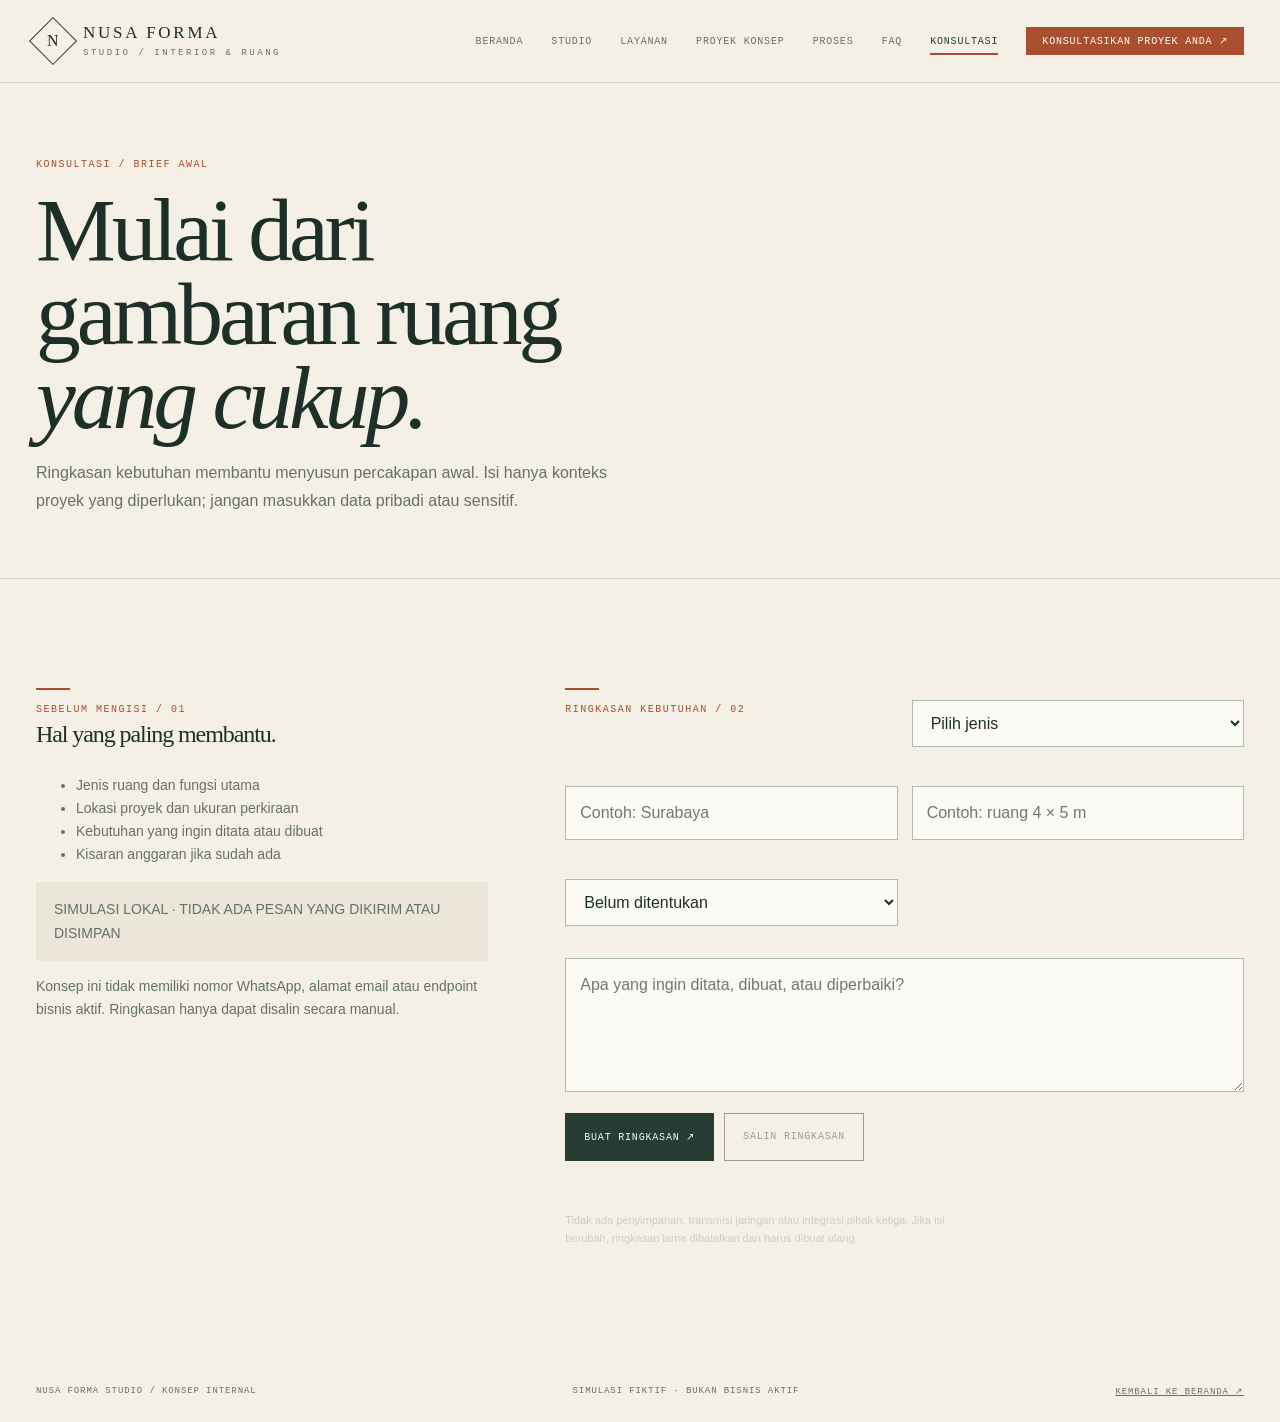
==== contact/index.html @ 2f66645b "R4: build contact/index.html" ====
<!doctype html><html lang="id"><head><meta charset="utf-8"><meta name="viewport" content="width=device-width,initial-scale=1"><meta name="robots" content="noindex,nofollow"><meta name="ades-prd" content="NUSA-FORMA-PRD-0.1"><meta name="ades-direction" content="NUSA-FORMA-R2-01"><meta name="description" content="Siapkan ringkasan kebutuhan proyek secara lokal di browser."><meta property="og:type" content="website"><meta property="og:title" content="Konsultasi — Nusa Forma Studio"><meta property="og:description" content="Siapkan ringkasan kebutuhan proyek secara lokal di browser."><title>Konsultasi — Nusa Forma Studio</title><link rel="stylesheet" href="/styles.css"><script src="/script.js" defer></script></head><body><a class="skip-link" href="#main">Lewati ke konten</a><header class="site-header"><div class="wrap nav"><a class="wordmark" href="/" aria-label="Nusa Forma Studio, beranda"><span class="wordmark-symbol" aria-hidden="true"><span>N</span></span><span class="wordmark-text">Nusa Forma<small>Studio / Interior & Ruang</small></span></a><button class="menu-toggle" id="menuToggle" type="button" aria-expanded="false" aria-controls="navLinks">MENU +</button><nav class="nav-links" id="navLinks" aria-label="Navigasi utama"><a href="/">Beranda</a><a href="/studio/">Studio</a><a href="/services/">Layanan</a><a href="/projects/">Proyek konsep</a><a href="/process/">Proses</a><a href="/faq/">FAQ</a><a href="/contact/" aria-current="page">Konsultasi</a><a class="nav-cta" href="/contact/">Konsultasikan Proyek Anda ↗</a></nav></div></header><main id="main">
<section class="page-hero single wrap"><div class="eyebrow">KONSULTASI / BRIEF AWAL</div><h1>Mulai dari gambaran ruang <em>yang cukup.</em></h1><p class="lede">Ringkasan kebutuhan membantu menyusun percakapan awal. Isi hanya konteks proyek yang diperlukan; jangan masukkan data pribadi atau sensitif.</p></section>
<section class="band"><div class="wrap contact-grid"><aside class="contact-aside"><div class="section-index">SEBELUM MENGISI / 01</div><h2>Hal yang paling membantu.</h2><ul><li>Jenis ruang dan fungsi utama</li><li>Lokasi proyek dan ukuran perkiraan</li><li>Kebutuhan yang ingin ditata atau dibuat</li><li>Kisaran anggaran jika sudah ada</li></ul><p class="route-note">SIMULASI LOKAL · TIDAK ADA PESAN YANG DIKIRIM ATAU DISIMPAN</p><p>Konsep ini tidak memiliki nomor WhatsApp, alamat email atau endpoint bisnis aktif. Ringkasan hanya dapat disalin secara manual.</p></aside>
<div class="inquiry-form" id="inquiryForm" role="group" aria-label="Persiapan ringkasan kebutuhan proyek"><div class="section-index">RINGKASAN KEBUTUHAN / 02</div><div class="field"><label for="projectType">Jenis proyek *</label><select id="projectType" required><option value="">Pilih jenis</option><option>Hunian</option><option>Ruang komersial</option><option>Furnitur custom</option><option>Konsultasi awal</option></select><small class="field-error" id="projectTypeError"></small></div><div class="field"><label for="location">Lokasi proyek *</label><input id="location" required maxlength="100" placeholder="Contoh: Surabaya"><small class="field-error" id="locationError"></small></div><div class="field"><label for="size">Ukuran perkiraan *</label><input id="size" required maxlength="80" placeholder="Contoh: ruang 4 × 5 m"><small class="field-error" id="sizeError"></small></div><div class="field"><label for="budget">Kisaran anggaran <span class="optional">OPSIONAL</span></label><select id="budget"><option value="">Belum ditentukan</option><option>Di bawah Rp25 juta</option><option>Rp25–50 juta</option><option>Rp50–100 juta</option><option>Di atas Rp100 juta</option><option>Ingin dibahas dulu</option></select></div><div class="field full"><label for="needs">Kebutuhan utama *</label><textarea id="needs" rows="4" maxlength="800" required placeholder="Apa yang ingin ditata, dibuat, atau diperbaiki?"></textarea><small class="field-error" id="needsError"></small></div><div class="inquiry-actions"><button class="button" id="makeSummary" type="button">Buat ringkasan ↗</button><button class="button secondary" id="copySummary" type="button" disabled>Salin ringkasan</button></div><output class="form-status" id="formStatus" aria-live="polite"></output><pre class="inquiry-result" id="inquiryResult" tabindex="-1" hidden></pre><p class="privacy-note">Tidak ada penyimpanan, transmisi jaringan atau integrasi pihak ketiga. Jika isi berubah, ringkasan lama dibatalkan dan harus dibuat ulang.</p></div></div></section></main><footer class="wrap site-footer"><span>Nusa Forma Studio / konsep internal</span><span>Simulasi fiktif · bukan bisnis aktif</span><a href="/">Kembali ke beranda ↗</a></footer></body></html>
---- styles.css ----
:root{
  color-scheme:light;
  --ink:#1d3028;--forest:#253d32;--forest-2:#344f40;--paper:#f4f0e6;--paper-2:#ebe6d9;
  --white:#fbfaf5;--clay:#a94f2f;--clay-soft:#c87956;--sage:#aeb9a5;--line:#d6d0c2;
  --muted:#657168;--serif:Georgia,"Times New Roman",serif;--sans:Arial,Helvetica,sans-serif;
  --mono:ui-monospace,SFMono-Regular,Consolas,monospace;--wrap:1320px;--ease:cubic-bezier(.2,.7,.2,1)
}
*{box-sizing:border-box}
html{scroll-behavior:smooth;scroll-padding-top:92px}
body{margin:0;background:var(--paper);color:var(--ink);font:16px/1.65 var(--sans);-webkit-font-smoothing:antialiased}
img,svg{max-width:100%}a{color:inherit}button,input,select,textarea{font:inherit}
:focus-visible{outline:3px solid var(--clay);outline-offset:4px}
.skip-link{position:absolute;z-index:30;top:-60px;left:16px;padding:12px 16px;background:var(--forest);color:white}
.skip-link:focus{top:12px}
.wrap{width:min(var(--wrap),calc(100% - 72px));margin-inline:auto}
.site-header{position:sticky;top:0;z-index:20;background:rgba(244,240,230,.95);backdrop-filter:blur(14px);border-bottom:1px solid var(--line)}
.nav{min-height:82px;display:flex;align-items:center;justify-content:space-between;gap:28px}
.wordmark{display:inline-flex;align-items:center;gap:13px;text-decoration:none}
.wordmark-symbol{width:34px;height:34px;display:grid;place-items:center;border:1px solid var(--forest);font:16px var(--serif);transform:rotate(45deg)}
.wordmark-symbol span{transform:rotate(-45deg)}
.wordmark-text{font:17px var(--serif);letter-spacing:.16em;text-transform:uppercase;line-height:1.1}
.wordmark-text small{display:block;font:9px var(--mono);letter-spacing:.28em;color:var(--muted);margin-top:5px}
.nav-links{display:flex;align-items:center;gap:clamp(16px,2.2vw,30px)}
.nav-links a{font:10px var(--mono);letter-spacing:.08em;text-transform:uppercase;text-decoration:none;color:var(--muted);position:relative;padding-block:8px}
.nav-links a:hover,.nav-links a[aria-current=page]{color:var(--forest)}
.nav-links a[aria-current=page]:after{content:"";position:absolute;left:0;right:0;bottom:0;height:2px;background:var(--clay)}
.nav-cta{padding:12px 16px;background:var(--clay);color:#fff!important}
.nav-cta:hover{background:var(--forest)!important}
.menu-toggle{display:none;border:1px solid var(--forest);background:transparent;color:var(--forest);padding:10px 12px;font:10px var(--mono);letter-spacing:.08em}
.reading-line{height:2px;background:rgba(29,48,40,.08)}
.reading-line span{display:block;width:0;height:100%;background:var(--clay)}
.eyebrow,.section-index,.micro{font:10px var(--mono);letter-spacing:.15em;text-transform:uppercase;color:var(--clay)}
h1,h2,h3,p{margin-top:0}
h1,h2{font-family:var(--serif);font-weight:400;letter-spacing:-.045em}
.hero{display:grid;grid-template-columns:minmax(300px,.84fr) minmax(0,1.16fr);align-items:center;gap:clamp(40px,6vw,88px);padding-block:58px 78px;min-height:680px}
.hero-copy{max-width:540px}
.hero h1{font-size:clamp(58px,7vw,100px);line-height:.94;margin:22px 0 26px;max-width:9ch}
.hero h1 em{font-weight:400;color:var(--clay)}
.hero-lede{max-width:47ch;color:var(--muted);font-size:17px;line-height:1.8}
.hero-actions{display:flex;align-items:center;gap:12px;flex-wrap:wrap;margin-top:30px}
.button{display:inline-flex;align-items:center;justify-content:center;gap:18px;min-height:48px;padding:13px 18px;border:1px solid var(--forest);background:var(--forest);color:var(--white);font:10px var(--mono);letter-spacing:.08em;text-transform:uppercase;text-decoration:none;transition:background .25s,border-color .25s,transform .25s}
.button:hover{background:var(--clay);border-color:var(--clay);transform:translateY(-2px)}
.button.secondary{background:transparent;color:var(--forest)}
.button.secondary:hover{color:#fff}
.hero-aside{font-size:12px;color:var(--muted);max-width:24ch;border-left:1px solid var(--clay);padding-left:16px}
.hero-art{position:relative;min-width:0;background:#d8d8c9;border:1px solid #c8c6b9;overflow:hidden}
.hero-art svg{display:block;width:100%;height:auto;aspect-ratio:1.12/1}
.art-caption{position:absolute;left:16px;bottom:16px;padding:9px 12px;background:rgba(251,250,245,.93);font:9px var(--mono);letter-spacing:.08em;color:var(--forest)}
.art-label{position:absolute;right:14px;top:14px;background:var(--forest);color:white;padding:8px 10px;font:9px var(--mono);letter-spacing:.1em}
.band{padding-block:clamp(76px,8vw,112px);border-top:1px solid var(--line)}
.section-heading{display:grid;grid-template-columns:180px minmax(0,1fr);gap:42px;margin-bottom:48px;align-items:start}
.section-heading h2{font-size:clamp(42px,5.2vw,72px);line-height:1;max-width:14ch;margin:0}
.section-heading p{max-width:54ch;color:var(--muted);margin:16px 0 0;line-height:1.8}
.section-index{padding-top:6px}
.section-index:before{content:"";display:block;width:34px;height:2px;background:var(--clay);margin-bottom:14px}
.service-grid{display:grid;grid-template-columns:repeat(4,minmax(0,1fr));gap:12px}
.service-card{background:var(--white);border:1px solid var(--line);padding:24px;min-height:280px;display:flex;flex-direction:column;align-items:flex-start;transition:transform .3s var(--ease),border-color .3s}
.service-card:hover{transform:translateY(-5px);border-color:var(--clay-soft)}
.service-icon{width:52px;height:52px;display:grid;place-items:center;border:1px solid var(--line);color:var(--clay)}
.service-icon svg{width:30px;height:30px}
.service-card h3{font:25px/1.1 var(--serif);font-weight:400;margin:28px 0 10px;max-width:15ch}
.service-card p{font-size:13px;color:var(--muted);line-height:1.7;margin-bottom:18px}
.text-link{margin-top:auto;font:10px var(--mono);letter-spacing:.07em;text-transform:uppercase;color:var(--clay);text-decoration:none}
.text-link:hover{text-decoration:underline;text-underline-offset:4px}
.scope-note{margin-top:18px;padding:16px 18px;border-left:2px solid var(--clay);background:var(--paper-2);font-size:12px;color:var(--muted)}
.project-grid{display:grid;grid-template-columns:1fr 1fr;gap:20px}
.project-card{background:var(--white);border:1px solid var(--line);min-width:0}
.project-visual{background:#d8d9ce;overflow:hidden}
.project-visual svg{display:block;width:100%;height:auto;aspect-ratio:1.5/1}
.project-copy{padding:22px 24px 24px}
.project-meta{display:flex;justify-content:space-between;gap:16px;font:9px var(--mono);letter-spacing:.1em;text-transform:uppercase;color:var(--clay)}
.project-copy h3{font:34px var(--serif);font-weight:400;letter-spacing:-.03em;margin:12px 0 8px}
.project-copy p{font-size:13px;color:var(--muted);max-width:52ch}
.demo-label{border-top:1px solid var(--line);padding-top:12px;margin-top:18px;color:var(--clay);font:9px var(--mono);letter-spacing:.08em}
.process-grid{display:grid;grid-template-columns:repeat(4,1fr);gap:20px}
.process-step{border-top:2px solid var(--clay);padding:18px 10px 0 0}
.process-step .number{font:28px var(--serif);color:var(--clay)}
.process-step h3{font:23px var(--serif);font-weight:400;margin:18px 0 8px}
.process-step p{font-size:13px;color:var(--muted);line-height:1.75}
.faq-list{max-width:850px;margin-left:auto;border-top:1px solid var(--line)}
.faq-list details{border-bottom:1px solid var(--line)}
.faq-list summary{cursor:pointer;list-style:none;display:flex;justify-content:space-between;align-items:center;gap:20px;padding:20px 0;font:23px var(--serif)}
.faq-list summary::-webkit-details-marker{display:none}
.faq-list summary:after{content:"+";width:30px;height:30px;flex:0 0 30px;display:grid;place-items:center;border:1px solid var(--line);border-radius:50%;font:18px var(--sans);color:var(--clay)}
.faq-list details[open] summary:after{content:"−";background:var(--forest);color:white;border-color:var(--forest)}
.faq-list details p{max-width:64ch;color:var(--muted);font-size:14px;padding:0 42px 20px 0;margin:0}
.contact-band{background:var(--forest);color:var(--paper);padding-block:88px}
.contact-band .section-index{color:#e3a084}
.contact-band .section-heading p{color:#c7d0c7}
.contact-layout{display:grid;grid-template-columns:.82fr 1.18fr;gap:clamp(36px,7vw,100px);align-items:start}
.contact-layout h2{font-size:clamp(44px,5.5vw,76px);line-height:.98;max-width:9ch;margin:16px 0}
.contact-layout .intro{color:#c7d0c7;max-width:40ch;font-size:14px}
.inquiry-form{display:grid;grid-template-columns:1fr 1fr;gap:14px}
.field{display:grid;gap:7px;min-width:0}
.field.full{grid-column:1/-1}
.field label{font:10px var(--mono);letter-spacing:.1em;text-transform:uppercase;color:var(--paper)}
.field input,.field select,.field textarea{width:100%;min-width:0;border:1px solid #aebbb0;background:#fbfaf5;color:var(--ink);padding:13px 14px;border-radius:0}
.field textarea{resize:vertical;min-height:112px}
.inquiry-actions{grid-column:1/-1;display:flex;gap:10px;flex-wrap:wrap}
.inquiry-actions .button{cursor:pointer}
.inquiry-actions .button:disabled{opacity:.45;cursor:not-allowed;transform:none}
.form-status{grid-column:1/-1;min-height:22px;color:#dce4da;font-size:12px}
.inquiry-result{grid-column:1/-1;background:#fbfaf5;color:var(--ink);border:1px solid #aebbb0;padding:16px;white-space:pre-wrap;overflow-wrap:anywhere;font:13px/1.6 var(--mono)}
.privacy-note{grid-column:1/-1;color:#c7d0c7;font-size:11px;max-width:62ch}
.site-footer{padding-block:26px;display:flex;justify-content:space-between;gap:20px;color:var(--muted);font:9px var(--mono);letter-spacing:.1em;text-transform:uppercase}
.page-hero{padding-block:76px 66px;display:grid;grid-template-columns:.9fr 1.1fr;gap:60px;align-items:end}
.page-hero h1{font-size:clamp(54px,7vw,92px);line-height:.94;max-width:10ch;margin:18px 0}
.page-hero p{max-width:54ch;color:var(--muted);font-size:16px;line-height:1.8}
.page-art{background:#d8d9ce;border:1px solid var(--line)}
.page-art svg{display:block;width:100%;height:auto;aspect-ratio:1.3/1}
.studio-principles{display:grid;grid-template-columns:repeat(3,1fr);gap:1px;background:var(--line);border:1px solid var(--line)}
.studio-principle{background:var(--white);padding:28px;min-height:230px}
.studio-principle b{font:28px var(--serif);color:var(--clay)}
.studio-principle h3{font:24px var(--serif);font-weight:400;margin:26px 0 10px}
.studio-principle p{font-size:13px;color:var(--muted)}
.scope-table{width:100%;border-collapse:collapse;background:var(--white)}
.scope-table th,.scope-table td{text-align:left;vertical-align:top;padding:16px;border-bottom:1px solid var(--line);font-size:13px}
.scope-table th{width:28%;font:10px var(--mono);letter-spacing:.08em;text-transform:uppercase;color:var(--clay)}
.scope-table td{color:var(--muted)}
.motion-ready [data-reveal]{opacity:0;transform:translateY(14px);transition:opacity .6s var(--ease),transform .6s var(--ease)}
.motion-ready [data-reveal].is-visible{opacity:1;transform:none}
@media(max-width:980px){.wrap{width:calc(100% - 48px)}.nav-links{gap:14px}.nav-links a{font-size:9px}.hero{grid-template-columns:.9fr 1.1fr;gap:30px;min-height:590px}.service-grid{grid-template-columns:1fr 1fr}.section-heading{grid-template-columns:130px 1fr;gap:24px}.contact-layout{gap:38px}}
@media(max-width:720px){.wrap{width:calc(100% - 36px)}.nav{min-height:70px;flex-wrap:wrap}.nav-links{display:flex;flex-wrap:wrap;justify-content:flex-end;gap:8px;max-width:68%}.nav-links a{font-size:9px;padding:6px 0}.js-enabled .menu-toggle{display:block}.js-enabled .nav-links{display:none;position:absolute;top:70px;left:0;right:0;max-width:none;background:var(--paper);padding:18px 22px 24px;border-bottom:1px solid var(--line);flex-direction:column;align-items:stretch;gap:5px}.js-enabled .nav-links.open{display:flex}.js-enabled .nav-links a{font-size:11px;padding:12px 0}.js-enabled .nav-links .nav-cta{padding:13px 14px}.hero{grid-template-columns:1fr;min-height:0;padding-block:36px 68px;gap:30px}.hero-art{order:-1}.hero h1{font-size:clamp(54px,13vw,78px)}.hero-lede{font-size:15px}.section-heading{grid-template-columns:1fr;gap:14px;margin-bottom:32px}.section-heading h2{font-size:clamp(40px,10vw,58px)}.band{padding-block:70px}.service-grid,.project-grid,.process-grid,.studio-principles{grid-template-columns:1fr}.service-card{min-height:220px}.project-grid{gap:14px}.process-grid{gap:24px}.contact-layout{grid-template-columns:1fr;gap:28px}.contact-layout h2{max-width:12ch}.page-hero{grid-template-columns:1fr;gap:28px;padding-block:52px 40px}.page-hero h1{font-size:clamp(52px,13vw,76px)}.scope-table th,.scope-table td{padding:12px 10px}.site-footer{flex-direction:column;gap:8px}}
@media(max-width:460px){.inquiry-form{grid-template-columns:1fr}.field.full,.inquiry-actions,.form-status,.inquiry-result,.privacy-note{grid-column:auto}.inquiry-actions{flex-direction:column}.inquiry-actions .button{width:100%}.wordmark-text{font-size:15px}.hero-actions{align-items:stretch;flex-direction:column}.hero-actions .button{width:100%}.hero-aside{max-width:none}}
@media(prefers-reduced-motion:reduce){html{scroll-behavior:auto}*,*::before,*::after{animation:none!important;transition:none!important}.motion-ready [data-reveal]{opacity:1!important;transform:none!important}}

/* R4 route templates */
.page-hero.single{display:block;max-width:var(--wrap);padding-block:76px 46px}
.page-hero.single h1{max-width:13ch}
.page-hero.single .lede{max-width:68ch}
.page-hero .wide-visual{margin-top:34px;background:#d7d9cd;border:1px solid var(--line);padding:18px}
.page-hero .wide-visual img{width:100%;max-height:560px;object-fit:cover}
.page-hero .wide-visual figcaption{margin-top:12px;color:var(--muted);font:9px var(--mono);letter-spacing:.1em}
.route-grid{display:grid;grid-template-columns:repeat(2,minmax(0,1fr));gap:28px}
.route-card{display:block;text-decoration:none;border-top:1px solid var(--line);padding-top:20px}
.route-card h3{font:clamp(25px,3vw,38px) var(--serif);font-weight:400;margin:14px 0 8px}
.route-card p{color:var(--muted);font-size:13px}
.route-card img{width:100%;aspect-ratio:1.5;object-fit:cover;background:#d7d9cd}
.route-card .tag{display:inline-block;margin-top:8px;background:#e8d8c9;color:#713f2e;padding:7px 9px;font:9px var(--mono);letter-spacing:.08em}
.route-detail{display:grid;grid-template-columns:minmax(150px,.45fr) minmax(0,1.55fr);gap:36px;padding:30px 0;border-top:1px solid var(--line)}
.route-detail:last-child{border-bottom:1px solid var(--line)}
.route-detail>span{font:10px var(--mono);letter-spacing:.1em;color:var(--clay)}
.route-detail h2{font:clamp(28px,4vw,48px)/1.1 var(--serif);font-weight:400;max-width:18ch}
.route-detail p{max-width:68ch;color:var(--muted);font-size:14px}
.route-note{padding:16px 18px;background:#ebe6d9;color:var(--ink);font-size:13px}
.demo-banner{display:inline-block;padding:10px 13px;background:#e7d6c7;color:#713f2e;font:10px var(--mono);letter-spacing:.08em;line-height:1.5;margin-top:18px}
.question-list{padding-left:22px;color:var(--muted)}
.question-list li{padding:9px 0}
.process-detail{list-style:none;padding:0;margin:0;border-top:1px solid var(--line)}
.process-detail li{display:grid;grid-template-columns:90px 1fr;gap:24px;padding:30px 0;border-bottom:1px solid var(--line)}
.process-detail li>span{font:38px var(--serif);color:var(--clay)}
.process-detail h3{font:clamp(25px,3vw,38px) var(--serif);margin:0 0 10px}
.process-detail p{max-width:68ch;color:var(--muted);font-size:14px}
.contact-grid{display:grid;grid-template-columns:.8fr 1.2fr;gap:clamp(28px,6vw,80px);align-items:start}
.contact-aside p,.contact-aside li{color:var(--muted);font-size:14px}
.field-error{min-height:0;color:#963f2a;font-size:11px}
.field-error:not(:empty){min-height:16px}
@media(max-width:720px){.route-grid,.contact-grid{grid-template-columns:1fr}.route-detail{grid-template-columns:1fr;gap:10px}.process-detail li{grid-template-columns:54px 1fr;gap:14px}.page-hero.single{padding-block:52px 38px}.page-hero .wide-visual{padding:10px}}
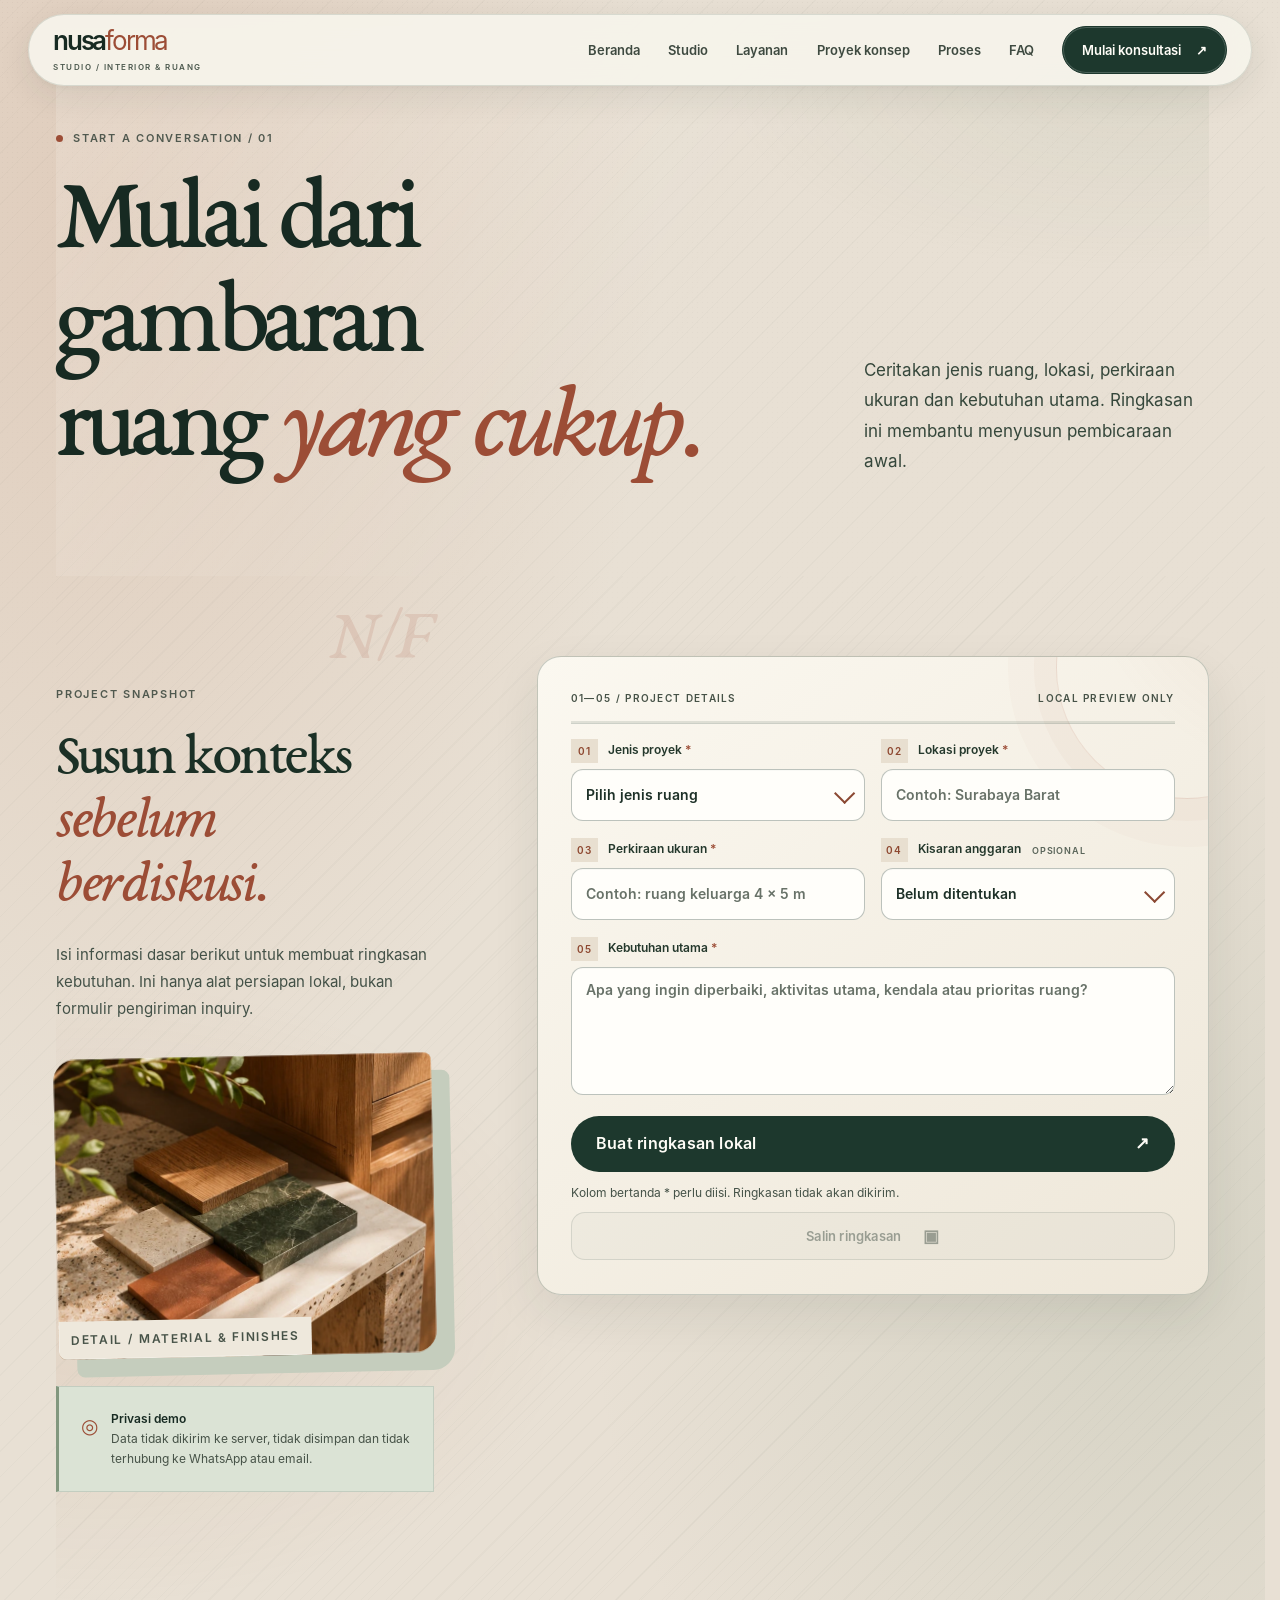
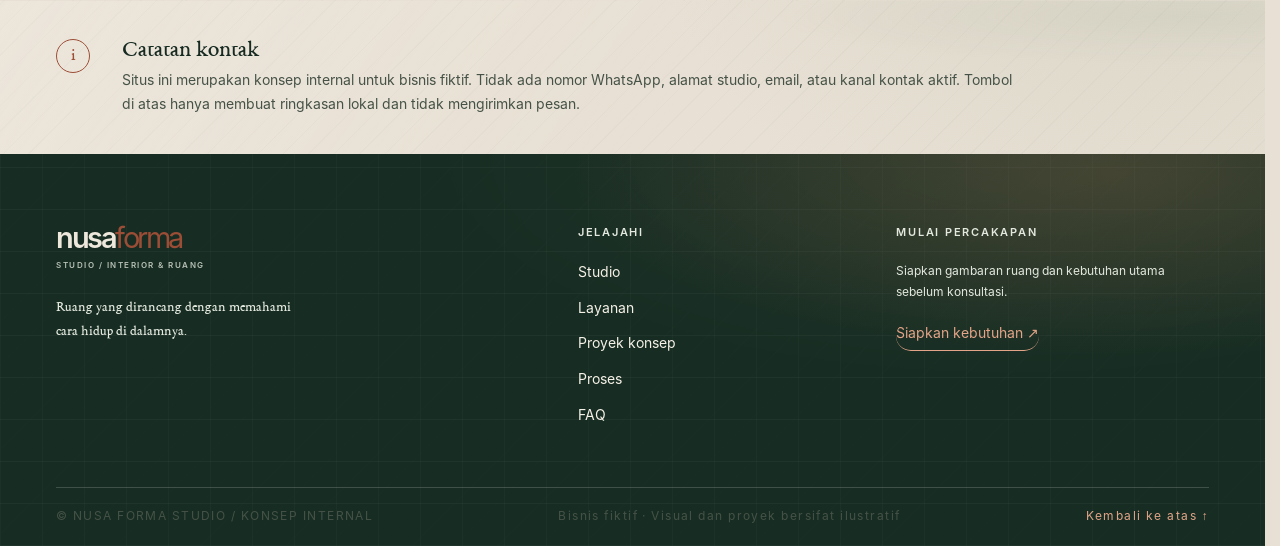
==== commit 9c338d3f: "feat(website): integrate Nusa Forma R5.5.16 final visual" ====
--- a/contact/index.html
+++ b/contact/index.html
@@ -1,4 +1,13 @@
-<!doctype html><html lang="id"><head><meta charset="utf-8"><meta name="viewport" content="width=device-width,initial-scale=1"><meta name="robots" content="noindex,nofollow"><meta name="ades-prd" content="NUSA-FORMA-PRD-0.1"><meta name="ades-direction" content="NUSA-FORMA-R2-01"><meta name="description" content="Siapkan ringkasan kebutuhan proyek secara lokal di browser."><meta property="og:type" content="website"><meta property="og:title" content="Konsultasi — Nusa Forma Studio"><meta property="og:description" content="Siapkan ringkasan kebutuhan proyek secara lokal di browser."><title>Konsultasi — Nusa Forma Studio</title><link rel="stylesheet" href="/styles.css"><script src="/script.js" defer></script></head><body><a class="skip-link" href="#main">Lewati ke konten</a><header class="site-header"><div class="wrap nav"><a class="wordmark" href="/" aria-label="Nusa Forma Studio, beranda"><span class="wordmark-symbol" aria-hidden="true"><span>N</span></span><span class="wordmark-text">Nusa Forma<small>Studio / Interior & Ruang</small></span></a><button class="menu-toggle" id="menuToggle" type="button" aria-expanded="false" aria-controls="navLinks">MENU +</button><nav class="nav-links" id="navLinks" aria-label="Navigasi utama"><a href="/">Beranda</a><a href="/studio/">Studio</a><a href="/services/">Layanan</a><a href="/projects/">Proyek konsep</a><a href="/process/">Proses</a><a href="/faq/">FAQ</a><a href="/contact/" aria-current="page">Konsultasi</a><a class="nav-cta" href="/contact/">Konsultasikan Proyek Anda ↗</a></nav></div></header><main id="main">
-<section class="page-hero single wrap"><div class="eyebrow">KONSULTASI / BRIEF AWAL</div><h1>Mulai dari gambaran ruang <em>yang cukup.</em></h1><p class="lede">Ringkasan kebutuhan membantu menyusun percakapan awal. Isi hanya konteks proyek yang diperlukan; jangan masukkan data pribadi atau sensitif.</p></section>
-<section class="band"><div class="wrap contact-grid"><aside class="contact-aside"><div class="section-index">SEBELUM MENGISI / 01</div><h2>Hal yang paling membantu.</h2><ul><li>Jenis ruang dan fungsi utama</li><li>Lokasi proyek dan ukuran perkiraan</li><li>Kebutuhan yang ingin ditata atau dibuat</li><li>Kisaran anggaran jika sudah ada</li></ul><p class="route-note">SIMULASI LOKAL · TIDAK ADA PESAN YANG DIKIRIM ATAU DISIMPAN</p><p>Konsep ini tidak memiliki nomor WhatsApp, alamat email atau endpoint bisnis aktif. Ringkasan hanya dapat disalin secara manual.</p></aside>
-<div class="inquiry-form" id="inquiryForm" role="group" aria-label="Persiapan ringkasan kebutuhan proyek"><div class="section-index">RINGKASAN KEBUTUHAN / 02</div><div class="field"><label for="projectType">Jenis proyek *</label><select id="projectType" required><option value="">Pilih jenis</option><option>Hunian</option><option>Ruang komersial</option><option>Furnitur custom</option><option>Konsultasi awal</option></select><small class="field-error" id="projectTypeError"></small></div><div class="field"><label for="location">Lokasi proyek *</label><input id="location" required maxlength="100" placeholder="Contoh: Surabaya"><small class="field-error" id="locationError"></small></div><div class="field"><label for="size">Ukuran perkiraan *</label><input id="size" required maxlength="80" placeholder="Contoh: ruang 4 × 5 m"><small class="field-error" id="sizeError"></small></div><div class="field"><label for="budget">Kisaran anggaran <span class="optional">OPSIONAL</span></label><select id="budget"><option value="">Belum ditentukan</option><option>Di bawah Rp25 juta</option><option>Rp25–50 juta</option><option>Rp50–100 juta</option><option>Di atas Rp100 juta</option><option>Ingin dibahas dulu</option></select></div><div class="field full"><label for="needs">Kebutuhan utama *</label><textarea id="needs" rows="4" maxlength="800" required placeholder="Apa yang ingin ditata, dibuat, atau diperbaiki?"></textarea><small class="field-error" id="needsError"></small></div><div class="inquiry-actions"><button class="button" id="makeSummary" type="button">Buat ringkasan ↗</button><button class="button secondary" id="copySummary" type="button" disabled>Salin ringkasan</button></div><output class="form-status" id="formStatus" aria-live="polite"></output><pre class="inquiry-result" id="inquiryResult" tabindex="-1" hidden></pre><p class="privacy-note">Tidak ada penyimpanan, transmisi jaringan atau integrasi pihak ketiga. Jika isi berubah, ringkasan lama dibatalkan dan harus dibuat ulang.</p></div></div></section></main><footer class="wrap site-footer"><span>Nusa Forma Studio / konsep internal</span><span>Simulasi fiktif · bukan bisnis aktif</span><a href="/">Kembali ke beranda ↗</a></footer></body></html>+<!doctype html><html lang="id"><head><meta charset="utf-8"><meta name="viewport" content="width=device-width,initial-scale=1"><meta name="robots" content="noindex,nofollow"><meta name="theme-color" content="#f2eee5"><meta name="ades-prd" content="NUSA-FORMA-PRD-0.1"><meta name="ades-direction" content="NUSA-FORMA-R2-01"><meta name="description" content="Siapkan ringkasan kebutuhan ruang secara lokal di browser. Tidak ada data yang dikirim atau disimpan."><meta property="og:type" content="website"><meta property="og:title" content="Konsultasi & persiapan proyek — Nusa Forma Studio"><meta property="og:description" content="Siapkan ringkasan kebutuhan ruang secara lokal di browser. Tidak ada data yang dikirim atau disimpan."><title>Konsultasi & persiapan proyek — Nusa Forma Studio</title><link rel="icon" href="/assets/favicon.png" type="image/png"><link rel="stylesheet" href="/styles.css"><script src="/script.js" defer></script></head><body id="top" class="page-contact"><a class="skip-link" href="#main">Lewati ke konten</a>
+<header class="site-header" data-header>
+ <div class="nav-shell wrap">
+  <a class="wordmark" href="/" aria-label="Nusa Forma Studio — Beranda"><span class="wordmark-name">nusa<span>forma</span></span><span class="wordmark-sub">STUDIO / INTERIOR & RUANG</span></a>
+  <button class="menu-toggle" type="button" id="menuToggle" aria-expanded="false" aria-controls="navLinks"><span class="menu-label">Menu</span><span class="menu-icon" aria-hidden="true"><i></i><i></i></span></button>
+  <nav class="nav-links" id="navLinks" aria-label="Navigasi utama"><a href="/">Beranda</a><a href="/studio/">Studio</a><a href="/services/">Layanan</a><a href="/projects/">Proyek konsep</a><a href="/process/">Proses</a><a href="/faq/">FAQ</a><a class="nav-cta" href="/contact/">Mulai konsultasi <span aria-hidden="true">↗</span></a></nav>
+ </div>
+ <div class="reading-line" aria-hidden="true"><span id="readingProgress"></span></div>
+</header><main id="main">
+<section class="page-hero wrap contact-hero"><p class="eyebrow"><span class="eyebrow-dot"></span> START A CONVERSATION / 01</p><div class="page-hero-grid"><h1>Mulai dari gambaran<br>ruang <em>yang cukup.</em></h1><p class="page-lede">Ceritakan jenis ruang, lokasi, perkiraan ukuran dan kebutuhan utama. Ringkasan ini membantu menyusun pembicaraan awal.</p></div></section>
+<section class="section wrap inquiry-layout"><div class="inquiry-intro"><p class="eyebrow">PROJECT SNAPSHOT</p><h2>Susun konteks<br><em>sebelum berdiskusi.</em></h2><p>Isi informasi dasar berikut untuk membuat ringkasan kebutuhan. Ini hanya alat persiapan lokal, bukan formulir pengiriman inquiry.</p><div class="contact-image"><img src="/assets/material-detail.webp" alt="Material kayu, batu dan sampel warna untuk studi interior" loading="eager" fetchpriority="high" decoding="async" width="764" height="508"><span>DETAIL / MATERIAL & FINISHES</span></div><div class="privacy-note"><span>◎</span><p><b>Privasi demo</b><br>Data tidak dikirim ke server, tidak disimpan dan tidak terhubung ke WhatsApp atau email.</p></div></div><form class="inquiry-form" id="inquiryForm"><div class="form-heading"><span>01—05 / PROJECT DETAILS</span><span>LOCAL PREVIEW ONLY</span><div class="form-progress-track" aria-hidden="true"><span></span></div></div><label for="projectType">Jenis proyek <span>*</span><select id="projectType" required><option value="">Pilih jenis ruang</option><option>Hunian / rumah</option><option>Apartemen</option><option>Kafe / restoran kecil</option><option>Retail / butik</option><option>Studio / kantor kecil</option><option>Furnitur custom</option><option>Lainnya</option></select></label><label for="location">Lokasi proyek <span>*</span><input id="location" name="location" required placeholder="Contoh: Surabaya Barat"></label><label for="size">Perkiraan ukuran <span>*</span><input id="size" name="size" required placeholder="Contoh: ruang keluarga 4 × 5 m"></label><label for="budget">Kisaran anggaran <small>OPSIONAL</small><select id="budget"><option value="">Belum ditentukan</option><option>Masih ingin didiskusikan</option><option>Sudah memiliki kisaran anggaran</option><option>Ingin membandingkan beberapa lingkup</option></select></label><label for="needs">Kebutuhan utama <span>*</span><textarea id="needs" name="needs" rows="5" required placeholder="Apa yang ingin diperbaiki, aktivitas utama, kendala atau prioritas ruang?"></textarea></label><button class="button button-dark form-submit" id="makeSummary" type="button">Buat ringkasan lokal <span>↗</span></button><p class="form-status" id="formStatus" role="status" aria-live="polite">Kolom bertanda * perlu diisi. Ringkasan tidak akan dikirim.</p><div class="inquiry-result" id="inquiryResult" tabindex="-1" hidden></div><button class="button button-outline copy-button" id="copySummary" type="button" disabled>Salin ringkasan <span>▣</span></button></form></section>
+<section class="disclosure-band"><div class="wrap disclosure-inner"><span class="disclosure-mark">i</span><div><h2>Catatan kontak</h2><p>Situs ini merupakan konsep internal untuk bisnis fiktif. Tidak ada nomor WhatsApp, alamat studio, email, atau kanal kontak aktif. Tombol di atas hanya membuat ringkasan lokal dan tidak mengirimkan pesan.</p></div></div></section>
+</main><footer class="site-footer"><div class="wrap footer-main"><div><a class="wordmark footer-wordmark" href="/"><span class="wordmark-name">nusa<span>forma</span></span><span class="wordmark-sub">STUDIO / INTERIOR & RUANG</span></a><p class="footer-note">Ruang yang dirancang dengan memahami<br>cara hidup di dalamnya.</p></div><div class="footer-links"><span class="eyebrow">Jelajahi</span><a href="/studio/">Studio</a><a href="/services/">Layanan</a><a href="/projects/">Proyek konsep</a><a href="/process/">Proses</a><a href="/faq/">FAQ</a></div><div class="footer-links"><span class="eyebrow">Mulai percakapan</span><p>Siapkan gambaran ruang dan kebutuhan utama sebelum konsultasi.</p><a class="footer-cta" href="/contact/">Siapkan kebutuhan <span>↗</span></a></div></div><div class="wrap footer-bottom"><span>© NUSA FORMA STUDIO / KONSEP INTERNAL</span><span>Bisnis fiktif · Visual dan proyek bersifat ilustratif</span><a href="#top">Kembali ke atas ↑</a></div></footer></body></html>
--- a/styles.css
+++ b/styles.css
@@ -1,158 +1,2013 @@
+:root{--paper:#f2eee5;--paper-2:#e9e3d7;--ink:#1e3028;--forest:#263d32;--forest-2:#344d40;--sage:#a6ad98;--clay:#b66c4e;--clay-dark:#8e4e38;--sand:#d9c8aa;--muted:#6d7168;--line:rgba(36,55,45,.18);--white:#fffdf7;--serif:Georgia,'Times New Roman',serif;--sans:Arial,Helvetica,sans-serif;--display:Arial,Helvetica,sans-serif;--wrap: min(1240px, calc(100% - 96px));--header-h:88px;--ease:cubic-bezier(.22,.7,.18,1)}
+*{box-sizing:border-box}html{overflow-x:clip;scroll-behavior:smooth;scroll-padding-top:110px}body{margin:0;background:var(--paper);color:var(--ink);font-family:var(--sans);font-size:15px;line-height:1.65;-webkit-font-smoothing:antialiased;overflow-x:hidden}body.menu-open{overflow:hidden}img{display:block;width:100%;height:100%;object-fit:cover}a{color:inherit;text-decoration:none}button,input,select,textarea{font:inherit}button,a{-webkit-tap-highlight-color:transparent}button{color:inherit}.wrap{width:var(--wrap);margin-inline:auto}.skip-link{position:fixed;z-index:1000;top:12px;left:12px;padding:12px 18px;background:var(--forest);color:var(--white);transform:translateY(-160%)}.skip-link:focus{transform:translateY(0)}.eyebrow{font-size:10px;letter-spacing:.17em;font-weight:700;line-height:1.5;color:var(--muted);text-transform:uppercase;margin:0 0 22px;display:flex;align-items:center;gap:10px}.eyebrow-dot{width:7px;height:7px;background:var(--clay);border-radius:50%;display:inline-block}.site-header{view-transition-name:site-header;height:var(--header-h);position:sticky;top:0;z-index:100;background:rgba(242,238,229,.92);backdrop-filter:blur(16px);-webkit-backdrop-filter:blur(16px);border-bottom:1px solid transparent;transition:height .35s var(--ease),background .35s,border-color .35s}.site-header.is-scrolled{height:76px;background:rgba(242,238,229,.97);border-color:var(--line)}.nav-shell{height:100%;display:flex;align-items:center;justify-content:space-between;gap:36px}.wordmark{display:inline-flex;flex-direction:column;gap:1px;line-height:1}.wordmark-name{font:800 26px/.95 var(--display);letter-spacing:-.085em}.wordmark-name span{font-weight:500;color:var(--clay)}.wordmark-sub{font-size:8px;letter-spacing:.19em;font-weight:700;margin-top:8px;color:var(--muted)}.nav-links{display:flex;align-items:center;gap:clamp(16px,2.2vw,31px)}.nav-links>a{font-size:12px;font-weight:600;color:#586259;position:relative;padding:10px 0;transition:color .25s}.nav-links>a:not(.nav-cta):after{content:'';position:absolute;bottom:3px;left:0;width:100%;height:1px;background:var(--clay);transform:scaleX(0);transform-origin:right;transition:transform .35s var(--ease)}.nav-links>a:hover,.nav-links>a[aria-current=page]{color:var(--ink)}.nav-links>a:hover:after,.nav-links>a[aria-current=page]:after{transform:scaleX(1);transform-origin:left}.nav-links .nav-cta{background:var(--forest);color:var(--white);padding:13px 17px;transition:background .3s,transform .3s}.nav-cta span{margin-left:12px}.nav-links .nav-cta:hover{background:var(--clay-dark);transform:translateY(-2px)}.menu-toggle{display:none}.reading-line{position:absolute;bottom:0;left:0;right:0;height:2px;background:transparent}.reading-line span{display:block;width:0;height:100%;background:var(--clay);transform-origin:left}
+.hero-section{min-height:calc(100svh - var(--header-h));display:grid;grid-template-columns:minmax(0,.92fr) minmax(420px,1.08fr);align-items:center;gap:7.5%;padding-block:76px 96px;position:relative}.hero-copy{padding:20px 0 0 4.5%;position:relative;z-index:2}.hero-copy h1,.page-hero h1,.project-detail-hero h1,.not-found h1{font:500 clamp(54px,6.6vw,92px)/.99 var(--serif);letter-spacing:-.055em;margin:0;max-width:660px}.hero-copy h1 em,.page-hero h1 em,.project-detail-hero h1 em,.not-found h1 em{font-weight:500;color:var(--clay);display:inline}.hero-lede{max-width:460px;color:#586259;font-size:16px;line-height:1.8;margin:28px 0 30px}.hero-actions{display:flex;align-items:center;gap:27px;flex-wrap:wrap}.button{display:inline-flex;align-items:center;justify-content:center;gap:22px;min-height:52px;padding:0 22px;font-size:12px;font-weight:700;letter-spacing:.015em;border:1px solid transparent;transition:transform .3s var(--ease),background .3s,color .3s,border-color .3s;cursor:pointer}.button:hover{transform:translateY(-3px)}.button span{font-size:17px;transition:transform .3s}.button:hover span{transform:translate(3px,-2px)}.button-dark{background:var(--forest);color:var(--white)}.button-dark:hover{background:var(--clay-dark)}.button-outline{border-color:var(--ink);color:var(--ink);background:transparent}.button-outline:hover{background:var(--forest);color:var(--white)}.button-cream{background:var(--paper);color:var(--forest)}.button-cream:hover{background:var(--white)}.text-link{display:inline-flex;align-items:center;gap:10px;font-size:12px;font-weight:700;border-bottom:1px solid var(--clay);padding:0 0 5px;transition:gap .3s,color .3s}.text-link:hover{gap:17px;color:var(--clay-dark)}.hero-footnote{display:flex;align-items:center;gap:13px;margin-top:76px;color:var(--muted);font-size:9px;font-weight:700;letter-spacing:.13em}.tiny-mark{display:grid;place-items:center;width:32px;height:32px;border:1px solid var(--clay);border-radius:50%;font:600 9px var(--display);color:var(--clay)}.hero-visual{height:min(650px,68vw);min-height:460px;position:relative;margin:0 0 0 0;overflow:visible}.hero-visual:before{content:'';position:absolute;inset:26px -24px -24px 26px;background:var(--sage);z-index:-1}.hero-visual img{object-position:center;box-shadow:0 24px 70px rgba(35,48,38,.12)}.hero-visual figcaption,.detail-hero-image figcaption{position:absolute;bottom:0;left:0;right:0;display:flex;justify-content:space-between;padding:16px 20px;background:rgba(30,48,40,.82);color:var(--white);font-size:9px;font-weight:700;letter-spacing:.13em}.image-index{position:absolute;top:18px;right:18px;width:48px;height:48px;display:grid;place-items:center;background:var(--paper);border-radius:50%;font:500 16px var(--serif)}.hero-side-note{position:absolute;right:-42px;bottom:12%;writing-mode:vertical-rl;font-size:9px;letter-spacing:.2em;color:var(--muted);line-height:1.8}.intro-strip{background:var(--paper-2);padding:37px 0}.intro-grid{display:grid;grid-template-columns:1fr 2.3fr auto;align-items:center;gap:30px}.intro-grid .eyebrow{margin:0}.intro-grid>p:nth-child(2){font:500 clamp(19px,2.3vw,29px)/1.35 var(--serif);max-width:750px;margin:0}.intro-grid em{color:var(--clay)}.intro-number{font-size:10px;letter-spacing:.16em;color:var(--muted)}
+.section{padding-block:120px}.section-top{display:flex;align-items:end;justify-content:space-between;gap:40px;margin-bottom:58px}.section-top h2,.approach-copy h2,.split-copy h2,.detail-overview h2,.process-note h2,.inquiry-intro h2{font:500 clamp(38px,4.4vw,60px)/1.06 var(--serif);letter-spacing:-.04em;margin:0}.section-top h2 em,.approach-copy h2 em,.split-copy h2 em,.detail-overview h2 em,.process-note h2 em,.inquiry-intro h2 em{color:var(--clay);font-weight:500}.section-side-copy{max-width:330px;color:var(--muted);font-size:13px;line-height:1.8;margin:0 0 5px}.project-grid{display:grid;grid-template-columns:1.15fr .85fr;gap:7.5%;align-items:start}.project-card{display:block;min-width:0}.project-card-offset{margin-top:120px}.project-image{height:clamp(300px,38vw,480px);position:relative;overflow:hidden;background:var(--paper-2)}.project-card-offset .project-image{height:clamp(260px,32vw,410px)}.project-image img,.service-visual img,.approach-image img,.page-hero-image img,.image-story img,.contact-image img{transition:transform 1.1s var(--ease),filter .8s}.project-card:hover .project-image img{transform:scale(1.055)}.image-tag{position:absolute;top:18px;left:18px;padding:9px 12px;background:var(--paper);font-size:8px;font-weight:700;letter-spacing:.13em}.project-arrow{position:absolute;right:18px;bottom:18px;width:46px;height:46px;border-radius:50%;background:var(--paper);display:grid;place-items:center;font-size:18px;transition:background .3s,color .3s,transform .3s}.project-card:hover .project-arrow{background:var(--clay);color:white;transform:rotate(45deg)}.project-meta{display:flex;justify-content:space-between;gap:16px;margin-top:19px;color:var(--muted);font-size:9px;letter-spacing:.13em;font-weight:700}.project-card h3,.project-card h2{font:500 clamp(25px,2.8vw,35px)/1.18 var(--serif);margin:14px 0 0;letter-spacing:-.025em}.project-card>p{max-width:480px;color:var(--muted);font-size:13px;line-height:1.8}.disclosure-note{font-size:10px;color:var(--muted);margin-top:34px;border-left:2px solid var(--clay);padding-left:14px}.section-dark{background:var(--forest);color:var(--paper)}.section-top-light .eyebrow,.section-dark .eyebrow{color:#c2c8ba}.section-top-light h2{color:var(--paper)}.section-top-light h2 em{color:#d58b6a}.section-dark .section-side-copy{color:#c2c8ba}.service-grid{display:grid;grid-template-columns:repeat(4,1fr);border-top:1px solid rgba(255,255,255,.23);border-bottom:1px solid rgba(255,255,255,.23)}.service-tile{position:relative;min-height:300px;padding:25px 24px 26px 0;border-right:1px solid rgba(255,255,255,.2);display:flex;flex-direction:column;transition:background .35s,padding .35s}.service-tile:not(:first-child){padding-left:24px}.service-tile:last-child{border-right:0}.service-tile:hover{background:rgba(255,255,255,.055);padding-top:33px}.tile-index{font-size:10px;letter-spacing:.15em;color:#c2c8ba}.tile-icon{font:400 28px var(--serif);color:#d58b6a;margin:32px 0 14px}.service-tile h3{font:500 25px/1.15 var(--serif);margin:0 0 12px}.service-tile p{font-size:12px;line-height:1.7;color:#c2c8ba;margin:0 0 22px}.tile-link{font-size:10px;letter-spacing:.05em;font-weight:700;margin-top:auto}.tile-link b{margin-left:8px;color:#d58b6a}.approach-section{display:grid;grid-template-columns:1fr .9fr;gap:10%;align-items:center}.approach-image{height:560px;position:relative}.approach-image:after{content:'';position:absolute;inset:22px -22px -22px 22px;border:1px solid var(--clay);z-index:-1}.approach-image img{object-position:center}.image-caption{position:absolute;bottom:18px;left:18px;background:var(--paper);padding:10px 13px;font-size:9px;font-weight:700;letter-spacing:.14em}.approach-copy .eyebrow{margin-bottom:26px}.approach-copy>p:not(.eyebrow){font-size:14px;line-height:1.9;color:var(--muted);margin:25px 0 28px;max-width:500px}.approach-stat{display:flex;align-items:center;gap:20px;border-top:1px solid var(--line);margin-top:45px;padding-top:20px}.approach-stat strong{font:500 35px var(--serif);color:var(--clay)}.approach-stat span{font-size:11px;color:var(--muted)}.process-preview{background:var(--paper-2)}.process-steps{display:grid;grid-template-columns:repeat(4,1fr);gap:0;border-top:1px solid var(--line)}.process-steps article{padding:24px 28px 0 0;border-right:1px solid var(--line)}.process-steps article:not(:first-child){padding-left:28px}.process-steps article:last-child{border:0}.process-steps article>span{font-size:10px;letter-spacing:.15em;color:var(--clay)}.process-steps h3{font:500 23px var(--serif);margin:32px 0 8px}.process-steps p{font-size:12px;color:var(--muted);margin:0}.closing-cta{background:var(--clay-dark);color:var(--white);padding:105px 0;overflow:hidden;position:relative}.closing-inner{position:relative;z-index:1}.closing-cta .eyebrow{color:#e9c6b6}.closing-cta h2{font:500 clamp(46px,6vw,76px)/1.02 var(--serif);letter-spacing:-.045em;margin:0 0 22px}.closing-cta h2 em{color:#efc3a9}.closing-cta p:not(.eyebrow){max-width:430px;color:#f1d8cc;font-size:14px;margin:0 0 28px}.closing-orbit{position:absolute;right:8%;top:50%;transform:translateY(-50%);width:300px;height:300px;border:1px solid rgba(255,255,255,.25);border-radius:50%;display:grid;place-items:center;font:500 50px var(--serif);color:rgba(255,255,255,.22)}.closing-orbit:before,.closing-orbit:after{content:'';position:absolute;inset:28px;border:1px solid rgba(255,255,255,.2);border-radius:50%}.closing-orbit:after{inset:62px}.closing-cta-small{padding:80px 0}.closing-cta-small h2{font-size:clamp(39px,5vw,58px)}
+.page-hero{padding-top:86px}.page-hero-grid{display:grid;grid-template-columns:1.25fr .75fr;gap:8%;align-items:end;margin-bottom:50px}.page-hero h1{font-size:clamp(54px,6.5vw,84px);max-width:800px}.page-lede{font-size:15px;line-height:1.85;color:var(--muted);max-width:410px;margin:0 0 8px}.page-hero-image{height:clamp(340px,45vw,570px);margin:0;position:relative;overflow:hidden}.page-hero-image img{object-position:center 55%}.page-hero-image figcaption{position:absolute;left:0;bottom:0;background:var(--forest);color:var(--paper);font-size:9px;letter-spacing:.15em;padding:14px 18px}.principle-grid{display:grid;grid-template-columns:repeat(4,1fr);gap:0;border-top:1px solid var(--line);border-bottom:1px solid var(--line)}.principle-grid article{padding:24px 24px 35px 0;border-right:1px solid var(--line)}.principle-grid article:not(:first-child){padding-left:24px}.principle-grid article:last-child{border:0}.principle-grid article>span{font-size:10px;color:var(--clay);letter-spacing:.15em}.principle-grid h3{font:500 24px/1.2 var(--serif);margin:38px 0 12px}.principle-grid p{font-size:12px;line-height:1.8;color:var(--muted);margin:0}.split-section{background:var(--paper-2)}.split-grid{display:grid;grid-template-columns:1fr 1fr;gap:10%;align-items:start}.split-copy h2{max-width:500px}.split-content{padding-top:14px}.split-content p{font-size:14px;line-height:1.9;color:#5f665d;margin:0 0 20px}.image-story{display:grid;grid-template-columns:1.2fr .8fr;gap:8%;align-items:center}.image-story img{height:420px}.image-story>div{border-left:1px solid var(--clay);padding:10px 0 10px 24px}.image-story>div span{font-size:9px;letter-spacing:.16em;font-weight:700;color:var(--clay)}.image-story>div p{font:500 22px/1.5 var(--serif);margin:18px 0 0;max-width:400px}.image-story-reverse{grid-template-columns:.8fr 1.2fr}.image-story-reverse img{grid-column:2;grid-row:1}.image-story-reverse>div{grid-column:1;grid-row:1}.services-list{padding-top:25px}.service-detail{display:grid;grid-template-columns:.55fr 1fr .95fr;gap:5%;padding:58px 0;border-top:1px solid var(--line);align-items:start}.service-detail:last-child{border-bottom:1px solid var(--line)}.service-detail-index{font-size:10px;letter-spacing:.15em;color:var(--clay);font-weight:700;padding-top:8px}.service-detail h2{font:500 clamp(29px,3vw,40px)/1.08 var(--serif);margin:0 0 17px}.service-lede{font-size:13px;color:var(--muted);line-height:1.8}.service-detail ul{padding:0;margin:25px 0 0;list-style:none}.service-detail li{font-size:12px;padding:9px 0;border-top:1px solid var(--line);color:#505b52}.service-detail li:before{content:'↗';color:var(--clay);margin-right:11px}.service-visual{height:280px;position:relative;overflow:hidden}.service-visual span{position:absolute;bottom:0;left:0;padding:9px 12px;background:var(--paper);font-size:8px;font-weight:700;letter-spacing:.12em}.boundary-grid{display:grid;grid-template-columns:1fr 1fr;gap:8%;border-top:1px solid rgba(255,255,255,.2);padding-top:30px}.boundary-grid>div{position:relative;padding-left:54px}.boundary-symbol{position:absolute;left:0;top:0;font-size:22px;color:#d58b6a}.boundary-grid h3{font:500 24px var(--serif);margin:0 0 8px}.boundary-grid p{font-size:12px;line-height:1.8;color:#c2c8ba;max-width:400px;margin:0}.archive-toolbar{display:flex;justify-content:space-between;align-items:center;border-top:1px solid var(--line);padding-top:24px}.archive-toolbar>span{font-size:9px;letter-spacing:.15em;font-weight:700;color:var(--muted)}.filter-group{display:flex;gap:8px;flex-wrap:wrap}.filter-button{border:1px solid var(--line);background:transparent;padding:9px 14px;font-size:11px;cursor:pointer;transition:background .25s,color .25s,border-color .25s}.filter-button small{font-size:9px;opacity:.65;margin-left:7px}.filter-button:hover,.filter-button.is-active{background:var(--forest);color:var(--paper);border-color:var(--forest)}.archive-grid{display:grid;grid-template-columns:1.1fr .9fr;gap:8%;align-items:start;padding-top:40px}.archive-grid .project-card-offset{margin-top:115px}.archive-grid .project-card>p{max-width:450px}.disclosure-band{background:#e5dfd2;padding:38px 0}.disclosure-inner{display:grid;grid-template-columns:44px 1fr;gap:22px;align-items:start}.disclosure-mark{width:34px;height:34px;border:1px solid var(--clay);border-radius:50%;display:grid;place-items:center;color:var(--clay);font:500 17px var(--serif)}.disclosure-inner h2{font:500 23px var(--serif);margin:0 0 6px}.disclosure-inner p{font-size:12px;line-height:1.8;color:var(--muted);margin:0;max-width:900px}.project-detail-hero{padding-top:48px}.back-link{display:inline-block;font-size:11px;color:var(--muted);margin-bottom:52px;transition:color .2s,transform .2s}.back-link:hover{color:var(--clay);transform:translateX(-4px)}.project-detail-hero>.eyebrow{margin-bottom:18px}.detail-title-row{display:flex;align-items:end;justify-content:space-between;gap:50px;margin-bottom:42px}.project-detail-hero h1{font-size:clamp(64px,8vw,110px)}.detail-title-row>p{max-width:350px;color:var(--muted);font-size:14px;line-height:1.8;margin:0 0 8px}.detail-hero-image{height:clamp(380px,52vw,650px);margin:0;position:relative;overflow:hidden}.detail-hero-image img{object-position:center 55%}.detail-overview{display:grid;grid-template-columns:1fr 1fr;gap:12%;align-items:start}.detail-overview>div:last-child{padding-top:12px}.detail-overview p{font-size:14px;line-height:1.9;color:var(--muted);margin:0 0 18px}.editorial-list{list-style:none;padding:0;margin:0}.editorial-list li{display:grid;grid-template-columns:44px 1fr;gap:15px;border-top:1px solid var(--line);padding:18px 0;font-size:13px;color:#586259}.editorial-list b{font-size:10px;letter-spacing:.1em;color:var(--clay)}.next-project a{display:block;border-top:1px solid var(--line);padding-top:25px}.next-project span{font-size:9px;letter-spacing:.15em;color:var(--muted)}.next-project h2{font:500 clamp(35px,5vw,60px) var(--serif);margin:10px 0 0}.next-project h2 b{font:400 24px var(--sans);color:var(--clay);margin-left:15px}.process-timeline{padding-top:40px}.timeline-step{display:grid;grid-template-columns:.3fr 1.5fr .65fr;gap:6%;padding:44px 0;border-top:1px solid var(--line)}.timeline-step:last-child{border-bottom:1px solid var(--line)}.timeline-number{font:500 42px var(--serif);color:var(--clay)}.timeline-main>span{font-size:9px;letter-spacing:.17em;color:var(--muted);font-weight:700}.timeline-main h2{font:500 clamp(30px,3.6vw,44px) var(--serif);margin:10px 0}.timeline-main p{font-size:13px;line-height:1.8;color:var(--muted);max-width:650px}.timeline-main ul{list-style:none;padding:0;margin:20px 0 0;display:flex;flex-wrap:wrap;gap:8px}.timeline-main li{background:var(--paper-2);padding:8px 12px;font-size:10px;color:#586259}.timeline-aside{font-size:9px;letter-spacing:.14em;color:var(--clay);font-weight:700;text-align:right;padding-top:10px}.process-note{max-width:900px}.process-note h2{font-size:clamp(39px,5vw,65px)}.process-note>p:last-child{max-width:550px;color:#c2c8ba;font-size:14px;line-height:1.9;margin:28px 0 0}.faq-layout{display:grid;grid-template-columns:.6fr 1.4fr;gap:10%;align-items:start}.faq-aside{position:sticky;top:120px}.faq-aside>p:not(.eyebrow){font-size:13px;line-height:1.8;color:var(--muted);margin-bottom:25px}.faq-list details{border-top:1px solid var(--line)}.faq-list details:last-child{border-bottom:1px solid var(--line)}.faq-list summary{list-style:none;cursor:pointer;display:grid;grid-template-columns:40px 1fr 24px;gap:15px;align-items:center;padding:23px 0;font:500 20px/1.35 var(--serif);transition:color .2s}.faq-list summary::-webkit-details-marker{display:none}.faq-list summary:after{content:'+';font:400 22px var(--sans);color:var(--clay);transition:transform .3s}.faq-list details[open] summary:after{transform:rotate(45deg)}.faq-list summary:hover{color:var(--clay-dark)}.faq-list summary span{font:700 9px var(--sans);letter-spacing:.12em;color:var(--clay)}.faq-answer{padding:0 45px 22px 55px}.faq-answer p{font-size:13px;line-height:1.9;color:var(--muted);margin:0}.contact-hero{padding-bottom:15px}.inquiry-layout{display:grid;grid-template-columns:.78fr 1.22fr;gap:10%;align-items:start;padding-top:55px}.inquiry-intro h2{font-size:clamp(36px,4vw,52px)}.inquiry-intro>p:not(.eyebrow){font-size:13px;line-height:1.85;color:var(--muted);max-width:400px;margin:23px 0 28px}.contact-image{height:235px;position:relative;overflow:hidden}.contact-image span{position:absolute;bottom:0;left:0;background:var(--paper);padding:9px 12px;font-size:8px;letter-spacing:.14em;font-weight:700}.privacy-note{display:flex;gap:13px;align-items:start;padding:17px 0;border-top:1px solid var(--line);margin-top:22px}.privacy-note>span{color:var(--clay);font-size:20px}.privacy-note p{font-size:10px;line-height:1.7;color:var(--muted);margin:0}.privacy-note b{color:var(--ink)}.inquiry-form{background:var(--paper-2);padding:32px 34px}.form-heading{display:flex;justify-content:space-between;gap:15px;border-bottom:1px solid var(--line);padding-bottom:18px;margin-bottom:24px;font-size:8px;letter-spacing:.14em;font-weight:700;color:var(--muted)}.inquiry-form label{display:block;font-size:11px;font-weight:700;margin:0 0 18px}.inquiry-form label>span{color:var(--clay)}.inquiry-form label small{font-size:8px;letter-spacing:.1em;color:var(--muted);margin-left:7px}.inquiry-form input,.inquiry-form select,.inquiry-form textarea{display:block;width:100%;margin-top:8px;padding:13px 14px;border:1px solid rgba(36,55,45,.22);border-radius:0;background:rgba(255,253,247,.7);color:var(--ink);outline:none;font-size:12px;transition:border-color .2s,box-shadow .2s}.inquiry-form input:focus,.inquiry-form select:focus,.inquiry-form textarea:focus{border-color:var(--clay);box-shadow:0 0 0 3px rgba(182,108,78,.12)}.inquiry-form textarea{resize:vertical;min-height:120px}.form-submit{width:100%;margin-top:4px}.form-status{font-size:10px;color:var(--muted);margin:14px 0}.inquiry-result{white-space:pre-wrap;background:var(--white);border-left:2px solid var(--clay);padding:17px;font-size:11px;line-height:1.8;overflow-wrap:anywhere}.copy-button{width:100%;margin-top:13px}.copy-button:disabled{opacity:.4;cursor:not-allowed;transform:none}.not-found{padding-block:140px 180px}.not-found>p:not(.eyebrow){color:var(--muted);margin:24px 0 30px}
+.site-footer{background:#1d2f27;color:var(--paper);padding:70px 0 20px}.footer-main{display:grid;grid-template-columns:1.3fr .65fr 1fr;gap:10%;padding-bottom:60px}.footer-wordmark .wordmark-name{font-size:29px}.footer-wordmark .wordmark-sub{color:#b8c1b6}.footer-note{font:500 21px/1.45 var(--serif);color:#d1d4c9;margin:28px 0 0}.footer-links{display:flex;flex-direction:column;align-items:flex-start;gap:12px}.footer-links .eyebrow{color:#aab5a8;margin:0 0 7px}.footer-links>a{font-size:12px;color:#e1e2d8;transition:color .2s,transform .2s}.footer-links>a:hover{color:#e3a487;transform:translateX(3px)}.footer-links p{font-size:12px;line-height:1.8;color:#bdc6ba;margin:0 0 6px;max-width:270px}.footer-links .footer-cta{color:#e3a487;border-bottom:1px solid #e3a487;padding-bottom:5px}.footer-bottom{border-top:1px solid rgba(255,255,255,.17);padding-top:18px;display:flex;justify-content:space-between;gap:20px;font-size:8px;letter-spacing:.12em;color:#aab5a8}.footer-bottom a{color:#e3a487}
+[data-reveal]{opacity:1;transform:none;clip-path:none;transition:opacity .9s var(--ease),transform .9s var(--ease)}.js-enabled [data-reveal]{opacity:0;transform:translate3d(0,34px,0);will-change:transform,opacity}.js-enabled [data-reveal=left]{transform:translate3d(-36px,0,0)}.js-enabled [data-reveal=right]{transform:translate3d(36px,0,0)}.js-enabled [data-reveal=scale]{transform:scale(.96);clip-path:inset(0 0 3% 0)}.js-enabled [data-reveal].is-visible{opacity:1;transform:none;clip-path:inset(0)}.project-card,.service-tile{transform:translate3d(var(--pointer-x,0px),var(--pointer-y,0px),0);transition:opacity .35s,transform .35s}.principle-grid article,.timeline-step,.faq-list details{transition:opacity .35s,transform .35s}.project-card.is-filtered-out{display:none}.menu-open .site-header{background:var(--paper)}
+@view-transition{navigation:auto}::view-transition-old(root){animation:page-out .22s ease both}::view-transition-new(root){animation:page-in .42s cubic-bezier(.22,.7,.18,1) both}@keyframes page-out{to{opacity:.7;filter:blur(2px)}}@keyframes page-in{from{opacity:.65;filter:blur(2px);transform:translateY(8px)}to{opacity:1;filter:blur(0);transform:none}}
+@media(max-width:1100px){:root{--wrap:min(100% - 64px,1000px)}.nav-links{gap:16px}.nav-links>a{font-size:11px}.hero-section{gap:5%;grid-template-columns:.95fr 1.05fr}.hero-copy{padding-left:0}.hero-copy h1{font-size:clamp(54px,6.3vw,76px)}.service-tile{padding-right:16px}.service-tile:not(:first-child){padding-left:16px}.service-tile h3{font-size:22px}.service-detail{grid-template-columns:.45fr 1fr .8fr;gap:4%}}
+@media(max-width:820px){:root{--wrap:calc(100% - 48px);--header-h:76px}.site-header.is-scrolled{height:68px}.menu-toggle{display:flex;align-items:center;gap:14px;border:0;background:transparent;font-size:10px;font-weight:700;letter-spacing:.12em;padding:12px 0;cursor:pointer}.menu-icon{width:22px;height:14px;display:flex;flex-direction:column;justify-content:space-between}.menu-icon i{height:1px;width:100%;background:var(--ink);transition:transform .3s}.menu-toggle[aria-expanded=true] .menu-icon i:first-child{transform:translateY(6.5px) rotate(45deg)}.menu-toggle[aria-expanded=true] .menu-icon i:last-child{transform:translateY(-6.5px) rotate(-45deg)}.nav-links{position:fixed;inset:var(--header-h) 0 0;background:var(--paper);display:flex;flex-direction:column;align-items:stretch;justify-content:flex-start;gap:0;padding:26px 24px 50px;overflow:auto;transform:translateX(0);clip-path:inset(0 0 0 100%);visibility:hidden;transition:clip-path .42s var(--ease),visibility .42s;border-top:1px solid var(--line)}.nav-links.open{clip-path:inset(0);visibility:visible}.nav-links>a{font:500 28px var(--serif);padding:17px 0;border-bottom:1px solid var(--line);color:var(--ink)}.nav-links>a:not(.nav-cta):after{display:none}.nav-links .nav-cta{font:700 12px var(--sans);margin-top:25px;text-align:center;padding:18px}.hero-section{min-height:auto;grid-template-columns:1fr;gap:45px;padding-block:65px 80px}.hero-copy{max-width:650px}.hero-copy h1{font-size:clamp(60px,10vw,88px)}.hero-lede{max-width:580px}.hero-footnote{margin-top:45px}.hero-visual{height:62vw;min-height:360px;margin-right:18px}.hero-side-note{right:-24px;bottom:8%}.intro-grid{grid-template-columns:1fr auto;gap:18px}.intro-grid>p:nth-child(2){grid-column:1/-1;grid-row:2}.intro-number{grid-column:2;grid-row:1}.section{padding-block:90px}.section-top{margin-bottom:40px}.project-grid,.archive-grid{gap:5%}.project-card-offset,.archive-grid .project-card-offset{margin-top:75px}.project-image{height:40vw;min-height:260px}.project-card-offset .project-image{height:34vw;min-height:230px}.service-grid{grid-template-columns:repeat(2,1fr)}.service-tile{min-height:260px;padding:22px 22px 24px 0;border-bottom:1px solid rgba(255,255,255,.2)}.service-tile:nth-child(2){border-right:0;padding-left:22px}.service-tile:nth-child(3){padding-left:0}.service-tile:nth-child(3),.service-tile:nth-child(4){border-bottom:0}.approach-section{gap:7%}.approach-image{height:460px}.process-steps{grid-template-columns:repeat(2,1fr)}.process-steps article{padding-bottom:25px;border-bottom:1px solid var(--line)}.process-steps article:nth-child(3){padding-left:0;border-right:1px solid var(--line)}.process-steps article:nth-child(2){border-right:0}.process-steps article:nth-child(4){border:0}.closing-orbit{right:-6%;width:230px;height:230px}.page-hero{padding-top:65px}.page-hero-grid{grid-template-columns:1fr;gap:25px}.page-hero h1{font-size:clamp(58px,9vw,78px)}.page-lede{max-width:580px}.principle-grid{grid-template-columns:repeat(2,1fr)}.principle-grid article{padding:22px 22px 28px 0;border-bottom:1px solid var(--line)}.principle-grid article:nth-child(2){border-right:0;padding-left:22px}.principle-grid article:nth-child(3){border-bottom:0}.principle-grid article:nth-child(4){border:0;padding-left:22px}.principle-grid h3{margin-top:25px}.service-detail{grid-template-columns:.4fr 1fr;gap:4%;padding:42px 0}.service-visual{grid-column:2;height:240px}.service-detail>div:nth-child(2){grid-column:2}.service-detail-index{grid-row:1/3}.boundary-grid{gap:5%}.detail-title-row{align-items:start;flex-direction:column;gap:14px}.detail-title-row>p{max-width:520px}.detail-hero-image{height:56vw;min-height:350px}.timeline-step{grid-template-columns:.2fr 1.4fr .45fr;gap:4%}.faq-layout{grid-template-columns:1fr;gap:30px}.faq-aside{position:static;max-width:550px}.inquiry-layout{grid-template-columns:1fr;gap:45px}.inquiry-intro{display:grid;grid-template-columns:1fr 1fr;gap:0 30px}.inquiry-intro .eyebrow,.inquiry-intro h2,.inquiry-intro>p,.privacy-note{grid-column:1}.contact-image{grid-column:2;grid-row:1/4;height:100%;min-height:240px}.privacy-note{margin-top:15px}.footer-main{gap:6%}}
+@media(max-width:560px){:root{--wrap:calc(100% - 36px);--header-h:68px}.wordmark-name{font-size:23px}.wordmark-sub{font-size:7px}.nav-links{inset:var(--header-h) 0 0;padding:20px 20px 40px}.hero-section{padding-block:52px 65px;gap:36px}.hero-copy h1{font-size:clamp(50px,13vw,68px)}.hero-lede{font-size:14px;margin:20px 0 24px}.hero-actions{gap:18px;align-items:flex-start;flex-direction:column}.button{min-height:50px}.hero-footnote{font-size:8px;margin-top:35px}.hero-visual{height:78vw;min-height:290px;margin-right:12px}.hero-visual:before{inset:15px -12px -12px 15px}.hero-visual figcaption{padding:11px 12px;font-size:7px}.image-index{width:38px;height:38px;font-size:13px}.hero-side-note{right:-17px;font-size:7px}.intro-strip{padding:28px 0}.intro-grid{gap:13px}.intro-grid .eyebrow{font-size:8px}.intro-grid>p:nth-child(2){font-size:21px}.section{padding-block:70px}.section-top{display:block;margin-bottom:34px}.section-top h2,.approach-copy h2,.split-copy h2,.detail-overview h2,.process-note h2,.inquiry-intro h2{font-size:39px}.section-top>.text-link,.section-top>.button{margin-top:25px}.section-side-copy{margin-top:18px}.project-grid,.archive-grid{grid-template-columns:1fr;gap:42px}.project-card-offset,.archive-grid .project-card-offset{margin-top:0}.project-image,.project-card-offset .project-image{height:74vw;min-height:260px}.project-card h3,.project-card h2{font-size:29px}.project-meta{font-size:8px}.disclosure-note{font-size:9px;line-height:1.7}.service-grid{grid-template-columns:1fr}.service-tile,.service-tile:not(:first-child),.service-tile:nth-child(2),.service-tile:nth-child(3),.service-tile:nth-child(4){padding:22px 0;min-height:230px;border-right:0;border-bottom:1px solid rgba(255,255,255,.2)}.service-tile:last-child{border-bottom:0}.tile-icon{margin:22px 0 10px}.approach-section{grid-template-columns:1fr;gap:42px}.approach-image{height:75vw;min-height:270px;margin-right:12px}.approach-image:after{inset:13px -12px -12px 13px}.approach-copy>p:not(.eyebrow){font-size:13px}.process-steps{grid-template-columns:1fr 1fr}.process-steps article,.process-steps article:not(:first-child){padding:19px 12px 22px 0}.process-steps article:nth-child(2n){padding-left:15px;border-right:0}.process-steps h3{font-size:20px;margin-top:22px}.process-steps p{font-size:11px}.closing-cta{padding:72px 0}.closing-cta h2{font-size:49px}.closing-cta p:not(.eyebrow){font-size:12px;max-width:290px}.closing-orbit{width:145px;height:145px;right:-45px;top:65%;font-size:28px;opacity:.65}.closing-orbit:before{inset:14px}.closing-orbit:after{inset:30px}.page-hero{padding-top:50px}.page-hero-grid{gap:20px;margin-bottom:30px}.page-hero h1{font-size:clamp(48px,12vw,65px)}.page-lede{font-size:13px}.page-hero-image{height:72vw;min-height:270px}.page-hero-image figcaption{font-size:7px;padding:11px 12px}.principle-grid{grid-template-columns:1fr 1fr}.principle-grid article,.principle-grid article:not(:first-child){padding:18px 14px 22px 0}.principle-grid article:nth-child(2n){padding-left:14px;border-right:0}.principle-grid article h3{font-size:20px;margin:22px 0 9px}.principle-grid p{font-size:10px}.split-grid{grid-template-columns:1fr;gap:25px}.split-content p{font-size:13px}.image-story,.image-story-reverse{grid-template-columns:1fr;gap:20px}.image-story img,.image-story-reverse img{grid-column:1;grid-row:1;height:72vw;min-height:260px}.image-story>div,.image-story-reverse>div{grid-column:1;grid-row:2;padding-left:16px}.image-story>div p{font-size:20px}.service-detail{grid-template-columns:1fr;gap:12px;padding:32px 0}.service-detail-index,.service-detail>div:nth-child(2),.service-visual{grid-column:1;grid-row:auto}.service-detail h2{font-size:32px}.service-lede{font-size:12px}.service-detail li{font-size:11px}.service-visual{height:60vw;min-height:220px;margin-top:10px}.boundary-grid{grid-template-columns:1fr;gap:30px}.boundary-grid h3{font-size:21px}.archive-toolbar{display:block}.filter-group{margin-top:15px;gap:6px}.filter-button{padding:8px 10px;font-size:10px}.archive-grid{padding-top:28px}.disclosure-inner{grid-template-columns:32px 1fr;gap:13px}.disclosure-inner h2{font-size:20px}.disclosure-inner p{font-size:10px}.project-detail-hero{padding-top:30px}.back-link{margin-bottom:35px}.project-detail-hero h1{font-size:clamp(58px,15vw,78px)}.detail-title-row{gap:12px;margin-bottom:27px}.detail-title-row>p{font-size:12px}.detail-hero-image{height:75vw;min-height:260px}.detail-hero-image figcaption{font-size:7px;padding:10px}.detail-overview{grid-template-columns:1fr;gap:22px}.detail-overview p{font-size:12px}.timeline-step{grid-template-columns:44px 1fr;gap:14px;padding:30px 0}.timeline-number{font-size:30px}.timeline-main h2{font-size:30px}.timeline-main p{font-size:12px}.timeline-main ul{gap:6px}.timeline-main li{font-size:9px}.timeline-aside{grid-column:2;text-align:left;padding:0}.faq-list summary{grid-template-columns:26px 1fr 20px;gap:9px;font-size:17px;padding:19px 0}.faq-answer{padding:0 28px 20px 35px}.faq-answer p{font-size:11px}.inquiry-intro{display:block}.contact-image{height:56vw;min-height:210px}.inquiry-form{padding:23px 18px}.form-heading{font-size:7px}.inquiry-form label{font-size:10px}.inquiry-form input,.inquiry-form select,.inquiry-form textarea{font-size:12px}.footer-main{grid-template-columns:1fr 1fr;gap:38px 24px;padding-bottom:40px}.footer-main>div:first-child{grid-column:1/-1}.footer-links:last-child{grid-column:1/-1}.footer-note{font-size:19px}.footer-bottom{flex-direction:column;gap:8px;font-size:7px}.not-found{padding-block:100px 130px}.not-found h1{font-size:55px}}
+@media(hover:none){.project-card:hover .project-image img{transform:none}.service-tile:hover{padding-top:22px}}
+@media(prefers-reduced-motion:reduce){*,*::before,*::after{scroll-behavior:auto!important;animation-duration:.01ms!important;animation-iteration-count:1!important;transition-duration:.01ms!important}[data-reveal]{opacity:1!important;transform:none!important;clip-path:none!important}::view-transition-old(root),::view-transition-new(root){animation:none!important}}
+
+:focus-visible{outline:2px solid var(--clay);outline-offset:4px}button:active,.button:active{transform:scale(.985)}::selection{background:var(--clay);color:var(--white)}
+
+
+/* R5.1 — restrained, tactile interaction language */
+:root{--motion-fast:220ms;--motion-mid:420ms;--motion-slow:760ms;--ease-lux:cubic-bezier(.2,.72,.18,1)}
+@view-transition{navigation:auto}
+::view-transition-old(root){animation:page-out .24s var(--ease-lux) both}
+::view-transition-new(root){animation:page-in .48s var(--ease-lux) both}
+@keyframes page-out{to{opacity:0;filter:blur(3px);transform:translateY(-5px)}}
+@keyframes page-in{from{opacity:0;filter:blur(5px);transform:translateY(9px)}to{opacity:1;filter:blur(0);transform:translateY(0)}}
+@supports not (view-transition-name:root){body{animation:soft-enter .5s var(--ease-lux) both}@keyframes soft-enter{from{opacity:.82}to{opacity:1}}}
+:where(a,button,input,select,textarea,summary,[role=button]){ -webkit-tap-highlight-color:transparent }
+:where(a,button,[role=button]){transition-property:color,background-color,border-color,box-shadow,transform,opacity;transition-duration:var(--motion-mid);transition-timing-function:var(--ease-lux)}
+:where(a,button,[role=button]):focus-visible{outline:2px solid var(--clay);outline-offset:4px;box-shadow:0 0 0 5px color-mix(in srgb,var(--clay) 13%,transparent)}
+:where(.button,.nav-cta,.filter-button,.footer-cta){position:relative;isolation:isolate;overflow:hidden}
+:where(.button,.nav-cta,.filter-button,.footer-cta)::before{content:"";position:absolute;inset:0;background:linear-gradient(110deg,transparent 20%,rgba(255,255,255,.16) 48%,transparent 76%);transform:translateX(-130%);transition:transform .85s var(--ease-lux);pointer-events:none;z-index:-1}
+:where(.button,.nav-cta,.filter-button,.footer-cta):hover::before{transform:translateX(130%)}
+:where(.button,.nav-cta,.filter-button,.footer-cta):active{transform:translateY(1px) scale(.985)}
+.project-card,.service-tile,.principle-grid article,.process-steps article,.timeline-step,.faq-list details,.inquiry-form,.disclosure-note{transition:transform .55s var(--ease-lux),box-shadow .55s var(--ease-lux),border-color .4s var(--ease-lux),background-color .4s var(--ease-lux)}
+.project-card:hover{transform:translateY(-5px)}
+.service-tile:hover,.principle-grid article:hover,.process-steps article:hover{transform:translateY(-4px)}
+.project-image,.service-visual,.approach-image,.page-hero-image,.image-story,.contact-image,.detail-hero-image{overflow:hidden;background:var(--paper-2)}
+:where(.project-image,.service-visual,.approach-image,.page-hero-image,.image-story,.contact-image,.detail-hero-image) img{transform:scale(1.001);transition:transform 1.2s var(--ease-lux),filter .8s var(--ease-lux)}
+:where(.project-card,.service-detail,.image-story,.approach-section):hover :where(.project-image,.service-visual,.approach-image,.page-hero-image,.image-story,.contact-image,.detail-hero-image) img{transform:scale(1.035)}
+img{backface-visibility:hidden}
+:where(input,select,textarea){transition:border-color .28s var(--ease-lux),box-shadow .28s var(--ease-lux),background-color .28s var(--ease-lux)}
+:where(input,select,textarea):hover{border-color:color-mix(in srgb,var(--clay) 62%,var(--line))}
+:where(input,select,textarea):focus{outline:0;border-color:var(--clay);box-shadow:0 0 0 4px color-mix(in srgb,var(--clay) 12%,transparent)}
+.faq-list details[open]{background:color-mix(in srgb,var(--paper-2) 72%,transparent);padding-inline:18px}
+.faq-list summary{transition:color .3s var(--ease-lux),padding .3s var(--ease-lux)}
+.faq-list summary:hover{color:var(--clay-dark)}
+.footer-links a,.footer-bottom a,.text-link{transition:color .3s var(--ease-lux),gap .3s var(--ease-lux),transform .3s var(--ease-lux)}
+.footer-links a:hover,.footer-bottom a:hover{color:var(--clay);transform:translateX(3px)}
+[data-reveal]{will-change:transform,opacity}
+@media(prefers-reduced-motion:reduce){@view-transition{navigation:none}::view-transition-old(root),::view-transition-new(root){animation:none!important}:where(a,button,[role=button],.project-card,.service-tile,.principle-grid article,.process-steps article){transition:none!important;transform:none!important}}
+
+.route-progress{position:fixed;z-index:1001;top:0;left:0;width:100%;height:2px;pointer-events:none;background:linear-gradient(90deg,var(--clay),var(--sage));transform:scaleX(0);transform-origin:left;opacity:0;transition:transform .5s var(--ease-lux),opacity .25s}.js-enabled body:active .route-progress{opacity:.8}
+
+.button,.nav-cta,.text-link,.footer-cta,.filter-button,.project-arrow,.menu-toggle{translate:var(--mag-x,0px) var(--mag-y,0px)}
+
+
+/* R5.2 — quiet, tactile interaction system */
+:root{--ease-lux:cubic-bezier(.22,.68,.18,1);--motion-fast:180ms;--motion-mid:320ms;--motion-slow:680ms;--focus-ring:color-mix(in srgb,var(--clay) 28%,transparent)}
+html{scroll-behavior:smooth;scroll-padding-top:calc(var(--header-h) + 22px)}
+:where(a,button,[role=button],summary,input,select,textarea){-webkit-tap-highlight-color:transparent}
+:where(a,button,[role=button],summary){outline-offset:5px}
+:where(a,button,[role=button]):focus-visible,summary:focus-visible{outline:2px solid var(--clay);outline-offset:5px;box-shadow:0 0 0 5px var(--focus-ring)}
+/* No magnetic drift or shiny sweep: the response is in timing, surface and a restrained 1–2px shift. */
+:where(.button,.nav-cta,.filter-button,.footer-cta){isolation:isolate;overflow:hidden;transition:color var(--motion-mid) var(--ease-lux),background-color var(--motion-mid) var(--ease-lux),border-color var(--motion-mid) var(--ease-lux),box-shadow var(--motion-mid) var(--ease-lux),transform var(--motion-mid) var(--ease-lux)}
+:where(.button,.nav-cta,.filter-button,.footer-cta)::before{content:none!important}
+:where(.button,.nav-cta,.filter-button,.footer-cta):hover{box-shadow:0 8px 22px rgba(30,48,40,.10)}
+:where(.button,.nav-cta,.filter-button,.footer-cta):active{transform:translateY(1px) scale(.992);box-shadow:none}
+:where(.text-link,.footer-links>a,.footer-bottom>a,.back-link){transition:color var(--motion-mid) var(--ease-lux),gap var(--motion-mid) var(--ease-lux),transform var(--motion-mid) var(--ease-lux),border-color var(--motion-mid) var(--ease-lux)}
+.text-link{position:relative}
+.text-link span,.button span,.nav-cta span,.footer-cta span{display:inline-block;transition:transform var(--motion-mid) var(--ease-lux)}
+.text-link:hover span,.button:hover span,.nav-cta:hover span,.footer-cta:hover span{transform:translate(2px,-2px)}
+.project-card,.service-tile,.principle-grid article,.process-steps article,.timeline-step,.faq-list details{transition:transform .42s var(--ease-lux),border-color .42s var(--ease-lux),background-color .42s var(--ease-lux),box-shadow .42s var(--ease-lux)}
+.project-card{transform:translateY(0)}
+.project-card:hover{transform:translateY(-3px)}
+.project-card:focus-visible{outline:2px solid var(--clay);outline-offset:8px}
+.project-image,.service-visual,.approach-image,.page-hero-image,.image-story,.contact-image,.detail-hero-image{overflow:hidden;background:var(--paper-2)}
+:where(.project-image,.service-visual,.approach-image,.page-hero-image,.image-story,.contact-image,.detail-hero-image) img{transform:scale(1);transition:transform .9s var(--ease-lux),filter .65s var(--ease-lux);will-change:transform}
+:where(.project-card,.service-detail,.image-story,.approach-section):hover :where(.project-image,.service-visual,.approach-image,.page-hero-image,.image-story,.contact-image,.detail-hero-image) img{transform:scale(1.025);filter:saturate(1.025)}
+.service-tile{position:relative}
+.service-tile::after{content:"";position:absolute;left:0;right:100%;bottom:0;height:1px;background:var(--clay);transition:right .48s var(--ease-lux)}
+.service-tile:hover::after,.service-tile:focus-within::after{right:0}
+.principle-grid article:hover,.process-steps article:hover,.timeline-step:hover{transform:translateY(-2px)}
+.filter-button{border-radius:999px}
+.filter-button:focus-visible{outline-offset:3px}
+.faq-list details{border-color:var(--line)}
+.faq-list details[open]{padding-inline:16px;background:rgba(231,225,213,.42)}
+.faq-list summary{transition:color .28s var(--ease-lux),padding .28s var(--ease-lux)}
+.faq-list summary:hover{color:var(--clay-dark)}
+.faq-list summary span:last-child{transition:transform .35s var(--ease-lux)}
+.faq-list details[open] summary{color:var(--clay-dark)}
+.faq-list details[open] .faq-answer{animation:faq-answer-in .36s var(--ease-lux) both}
+@keyframes faq-answer-in{from{opacity:0;transform:translateY(-5px)}to{opacity:1;transform:translateY(0)}}
+:where(input,select,textarea){transition:border-color .25s var(--ease-lux),box-shadow .25s var(--ease-lux),background-color .25s var(--ease-lux)}
+:where(input,select,textarea):hover{border-color:color-mix(in srgb,var(--clay) 54%,var(--line))}
+:where(input,select,textarea):focus{outline:0;border-color:var(--clay);box-shadow:0 0 0 4px var(--focus-ring);background:#fffdf8}
+:where(input,select,textarea):user-invalid{border-color:#a54e37}
+.inquiry-result:not([hidden]){animation:faq-answer-in .35s var(--ease-lux) both}
+.site-header{transition:height .38s var(--ease-lux),background-color .38s var(--ease-lux),box-shadow .38s var(--ease-lux),border-color .38s var(--ease-lux)}
+.site-header.is-scrolled{box-shadow:0 8px 28px rgba(30,48,40,.045)}
+.nav-links>a:not(.nav-cta){transition:color .28s var(--ease-lux)}
+.nav-links>a:not(.nav-cta)::after{transition:transform .38s var(--ease-lux)}
+.nav-links>a[aria-current=page]{color:var(--ink)}
+.nav-links>a[aria-current=page]::after{transform:scaleX(1);transform-origin:left}
+.menu-icon i{transition:transform .34s var(--ease-lux),opacity .2s ease}
+.route-progress{height:2px;opacity:1}
+/* Content enters as considered groups; essential content never depends on motion. */
+.js-enabled [data-reveal]{opacity:0;transform:translate3d(0,20px,0);transition:opacity .72s var(--ease-lux),transform .72s var(--ease-lux);will-change:opacity,transform}
+.js-enabled [data-reveal=left]{transform:translate3d(-22px,0,0)}
+.js-enabled [data-reveal=right]{transform:translate3d(22px,0,0)}
+.js-enabled [data-reveal=scale]{transform:scale(.985)}
+.js-enabled [data-reveal].is-visible{opacity:1;transform:none;will-change:auto}
+/* Keep section rhythm calm on smaller devices and prevent hover-only affordances. */
+@media(hover:none){.project-card:hover,.service-tile:hover,.principle-grid article:hover,.process-steps article:hover,.timeline-step:hover{transform:none}.project-card:hover img,.service-detail:hover img{transform:none}}
+@media(max-width:820px){.nav-links{transition:opacity .32s var(--ease-lux),transform .38s var(--ease-lux),visibility .32s}.nav-links:not(.open){clip-path:none;transform:translateY(-8px);opacity:0;visibility:hidden}.nav-links.open{clip-path:none;transform:translateY(0);opacity:1;visibility:visible}.hero-visual{min-height:300px}.section{padding-block:clamp(64px,10vw,90px)}}
+@media(max-width:520px){:root{--wrap:calc(100% - 40px)}.hero-copy h1,.page-hero h1{letter-spacing:-.045em}.hero-visual{height:74vw;min-height:270px;margin-right:10px}.page-hero-image{height:66vw;min-height:240px}.project-image{min-height:230px}.detail-hero-image{min-height:250px}.section-top{align-items:flex-start;flex-direction:column;gap:18px}.project-card-offset,.archive-grid .project-card-offset{margin-top:36px}}
+@media(prefers-reduced-motion:reduce){html{scroll-behavior:auto!important}*,*::before,*::after{animation-duration:.01ms!important;animation-iteration-count:1!important;transition-duration:.01ms!important;scroll-behavior:auto!important}[data-reveal]{opacity:1!important;transform:none!important;will-change:auto!important}::view-transition-old(root),::view-transition-new(root){animation:none!important}}
+
+.route-leaving body{opacity:0;transform:translateY(-3px);transition:opacity 150ms ease,transform 150ms ease}
+@media(prefers-reduced-motion:reduce){.route-leaving body{opacity:1;transform:none;transition:none}}
+/* R5.3 — editorial rhythm, tactile states and warm atmospheric surfaces */
+:root{--ease-silk:cubic-bezier(.22,1,.36,1);--space-section:clamp(76px,9vw,132px);--body-size:clamp(15px,.98vw,16.5px)}
+html{scroll-padding-top:calc(var(--header-h) + 24px)}
+body{font-size:var(--body-size);line-height:1.72;background-color:var(--paper);background-image:radial-gradient(ellipse at 12% 7%,rgba(194,169,133,.13),transparent 34rem),radial-gradient(ellipse at 88% 28%,rgba(132,151,126,.11),transparent 38rem),radial-gradient(ellipse at 8% 72%,rgba(190,126,96,.075),transparent 34rem),linear-gradient(135deg,rgba(255,255,255,.23),transparent 42%,rgba(111,125,102,.035))}
+.wrap{width:min(var(--wrap),calc(100% - 64px))}.section{padding-block:var(--space-section)}
+.eyebrow{font-size:11px;letter-spacing:.145em;margin-bottom:clamp(17px,2vw,26px)}
+.hero-lede,.page-lede{font-size:clamp(16px,1.12vw,18px);line-height:1.82}
+.section-side-copy,.project-card>p,.approach-copy>p:not(.eyebrow),.split-content p,.detail-overview p,.timeline-main p{font-size:clamp(14px,.98vw,16px);line-height:1.82}
+.project-meta,.tile-index,.form-heading,.footer-bottom{font-size:10px}.project-card h3,.project-card h2{font-size:clamp(27px,2.8vw,38px)}
+.section-top{margin-bottom:clamp(34px,5vw,66px)}
+.site-header{transition:height .42s var(--ease-silk),background .42s,border-color .42s,box-shadow .42s}.site-header.is-scrolled{box-shadow:0 10px 34px rgba(35,48,38,.065)}
+.nav-links>a{font-size:13px}.nav-links .nav-cta[aria-current="page"]{color:var(--white)!important;background:var(--clay-dark);box-shadow:inset 0 0 0 1px rgba(255,255,255,.2)}.nav-links .nav-cta[aria-current="page"]:after{display:none}.nav-links .nav-cta[aria-current="page"]:hover{color:var(--white)!important}
+.button,.nav-cta,.text-link,.footer-cta,.filter-button,.project-arrow,.menu-toggle{translate:none}
+:where(a,button,input,select,textarea,[tabindex]):focus-visible{outline:2px solid var(--clay-dark);outline-offset:4px}
+.button{min-height:56px;padding-inline:24px;font-size:13px;transition:transform .32s var(--ease-silk),background .32s,color .32s,border-color .32s,box-shadow .32s}.button:hover{transform:translateY(-2px);box-shadow:0 12px 28px rgba(30,48,40,.12)}.button:active{transform:translateY(1px) scale(.985);box-shadow:none}
+.text-link,.tile-link,.footer-cta{transition:color .28s var(--ease-silk),gap .32s var(--ease-silk),transform .32s var(--ease-silk)}
+.project-card,.service-tile,.principle-grid article,.process-steps article,.timeline-step{transition:transform .48s var(--ease-silk),background-color .4s,border-color .4s,box-shadow .4s}.project-card:focus-visible,.project-card:focus-within{outline:2px solid var(--clay);outline-offset:8px}.project-card:hover{transform:translateY(-4px)}
+.project-image img,.service-visual img,.approach-image img,.page-hero-image img,.image-story img,.contact-image img,.detail-hero-image img{transition:transform .95s var(--ease-silk),filter .65s var(--ease-silk)}
+.service-tile{padding-top:28px;padding-bottom:30px}.service-tile:hover{padding-top:32px;box-shadow:inset 0 0 0 1px rgba(255,255,255,.12)}
+.filter-button{min-height:42px;padding-inline:16px;transition:background .28s,color .28s,border-color .28s,transform .28s var(--ease-silk)}.filter-button:active{transform:scale(.97)}
+.faq-list details{border-color:var(--line);transition:background-color .35s var(--ease-silk),padding .35s var(--ease-silk)}.faq-list details[open]{padding-inline:clamp(14px,2vw,22px);background:rgba(231,225,213,.48)}
+.faq-list summary{min-height:76px;align-items:center;gap:18px;padding-block:22px;font-size:clamp(17px,1.55vw,21px);line-height:1.4;cursor:pointer;list-style:none}.faq-list summary::-webkit-details-marker{display:none}
+.faq-list summary:after{content:"";width:10px;height:10px;border-right:1.5px solid currentColor;border-bottom:1.5px solid currentColor;transform:rotate(45deg) translateY(-3px);transition:transform .38s var(--ease-silk);justify-self:end}.faq-list details[open] summary:after{transform:rotate(225deg) translate(-2px,-1px)}
+.faq-list summary span:first-child{font-size:11px;letter-spacing:.12em;color:var(--clay-dark)}.faq-answer{padding:0 48px 24px;will-change:height,opacity}.faq-answer p{font-size:clamp(14px,1vw,16px);line-height:1.82;max-width:760px}
+.inquiry-form{padding:clamp(26px,3.4vw,48px);background:linear-gradient(145deg,rgba(255,255,255,.82),rgba(236,231,220,.88));border:1px solid rgba(91,99,79,.18);box-shadow:0 24px 70px rgba(35,48,38,.075)}
+.inquiry-form label{display:block;font-size:13px;line-height:1.5;margin-bottom:22px;color:var(--ink)}.inquiry-form label>span{color:var(--clay-dark)}.inquiry-form label small{font-size:10px;letter-spacing:.1em;margin-left:8px;color:var(--muted)}
+.inquiry-form input,.inquiry-form select,.inquiry-form textarea{display:block;width:100%;min-height:56px;margin-top:9px;padding:14px 16px;border:1px solid rgba(72,83,67,.24);border-radius:2px;background:rgba(255,255,255,.68);color:var(--ink);font-size:15px;line-height:1.45;transition:border-color .28s var(--ease-silk),background .28s,box-shadow .28s,transform .28s}
+.inquiry-form select{appearance:none;-webkit-appearance:none;padding-right:52px;background-color:rgba(255,255,255,.68);background-image:url("data:image/svg+xml,%3Csvg xmlns='http://www.w3.org/2000/svg' width='18' height='18' viewBox='0 0 24 24' fill='none' stroke='%23535f51' stroke-width='1.7' stroke-linecap='round' stroke-linejoin='round'%3E%3Cpath d='m6 9 6 6 6-6'/%3E%3C/svg%3E");background-repeat:no-repeat;background-position:right 17px center;cursor:pointer}
+.inquiry-form select:focus{background-image:url("data:image/svg+xml,%3Csvg xmlns='http://www.w3.org/2000/svg' width='18' height='18' viewBox='0 0 24 24' fill='none' stroke='%23a9684b' stroke-width='1.7' stroke-linecap='round' stroke-linejoin='round'%3E%3Cpath d='m6 15 6-6 6 6'/%3E%3C/svg%3E")}
+.inquiry-form textarea{min-height:150px;resize:vertical}.inquiry-form input::placeholder,.inquiry-form textarea::placeholder{color:#81877c}.inquiry-form :is(input,select,textarea):hover{border-color:rgba(72,83,67,.48);background-color:#fff}.inquiry-form :is(input,select,textarea):focus{outline:0;border-color:var(--clay);background:#fff;box-shadow:0 0 0 4px rgba(174,111,82,.12)}.inquiry-form :is(input,select,textarea)[aria-invalid="true"]{border-color:#a34e3e;box-shadow:0 0 0 3px rgba(163,78,62,.10)}
+.form-submit{width:100%;justify-content:space-between;margin-top:8px}.form-status{font-size:13px;line-height:1.65;color:var(--muted)}.inquiry-result{border-left:2px solid var(--clay);background:rgba(229,224,212,.55);padding:20px;white-space:pre-wrap;font-size:13px;line-height:1.8}.inquiry-result[hidden]{display:none}.copy-button{margin-top:12px}
+.site-footer{background:linear-gradient(145deg,#243a30,#1e3028 72%,#2b4034);position:relative;overflow:hidden}.site-footer:before{content:"";position:absolute;inset:0;pointer-events:none;opacity:.18;background:radial-gradient(ellipse at 80% 0%,rgba(205,156,119,.42),transparent 42%),repeating-linear-gradient(135deg,transparent 0 28px,rgba(255,255,255,.045) 29px,transparent 30px)}.site-footer>*{position:relative}
+.closing-cta{background:radial-gradient(ellipse at 82% 20%,rgba(157,170,143,.30),transparent 38%),linear-gradient(120deg,#e8e2d6,#f2eee5 65%,#e9e1d4)}
+.js-enabled [data-reveal]{transition:opacity .72s var(--ease-silk),transform .82s var(--ease-silk);transition-delay:var(--reveal-delay,0ms)}.js-enabled [data-reveal].is-visible{transition-delay:0ms}
+@media(max-width:820px){.wrap{width:calc(100% - 48px)}.section{padding-block:clamp(68px,10vw,92px)}.faq-list summary{min-height:68px}.faq-answer{padding-left:38px;padding-right:16px}.inquiry-form{padding:28px 24px}}
+@media(max-width:520px){.wrap{width:calc(100% - 40px)}body{font-size:15px}.section{padding-block:66px}.eyebrow{font-size:10px}.hero-lede,.page-lede{font-size:15px}.section-top h2,.approach-copy h2,.split-copy h2,.detail-overview h2,.process-note h2,.inquiry-intro h2{font-size:clamp(36px,10vw,44px)}.faq-list summary{grid-template-columns:28px 1fr 16px;gap:10px;padding-block:19px;font-size:16px}.faq-answer{padding:0 10px 20px 38px}.faq-answer p{font-size:14px}.inquiry-form{padding:24px 18px}.inquiry-form label{font-size:13px}.inquiry-form input,.inquiry-form select,.inquiry-form textarea{font-size:15px;min-height:54px}.form-heading{font-size:9px;gap:8px}.site-header.is-scrolled{height:68px}}
+@media(hover:none){.project-card:hover{transform:none}.service-tile:hover{padding-top:28px}.button:hover{transform:none;box-shadow:none}}
+@media(prefers-reduced-motion:reduce){body{background-attachment:scroll}.js-enabled [data-reveal]{opacity:1!important;transform:none!important;transition:none!important}.faq-answer{will-change:auto}.site-header,.button,.project-card,.service-tile,.faq-list summary,.faq-list details{transition:none!important}}
+/* Closed FAQ rows must collapse to zero visual height; open rows regain answer spacing. */
+.faq-answer{padding-bottom:0}
+.faq-list details[open] .faq-answer{padding-bottom:24px}
+@media(max-width:520px){.faq-list details[open] .faq-answer{padding-bottom:20px}}
+/* R5.4 — tactile editorial art direction: layered surfaces, clear contrast, deliberate motion */
 :root{
-  color-scheme:light;
-  --ink:#1d3028;--forest:#253d32;--forest-2:#344f40;--paper:#f4f0e6;--paper-2:#ebe6d9;
-  --white:#fbfaf5;--clay:#a94f2f;--clay-soft:#c87956;--sage:#aeb9a5;--line:#d6d0c2;
-  --muted:#657168;--serif:Georgia,"Times New Roman",serif;--sans:Arial,Helvetica,sans-serif;
-  --mono:ui-monospace,SFMono-Regular,Consolas,monospace;--wrap:1320px;--ease:cubic-bezier(.2,.7,.2,1)
-}
-*{box-sizing:border-box}
-html{scroll-behavior:smooth;scroll-padding-top:92px}
-body{margin:0;background:var(--paper);color:var(--ink);font:16px/1.65 var(--sans);-webkit-font-smoothing:antialiased}
-img,svg{max-width:100%}a{color:inherit}button,input,select,textarea{font:inherit}
-:focus-visible{outline:3px solid var(--clay);outline-offset:4px}
-.skip-link{position:absolute;z-index:30;top:-60px;left:16px;padding:12px 16px;background:var(--forest);color:white}
-.skip-link:focus{top:12px}
-.wrap{width:min(var(--wrap),calc(100% - 72px));margin-inline:auto}
-.site-header{position:sticky;top:0;z-index:20;background:rgba(244,240,230,.95);backdrop-filter:blur(14px);border-bottom:1px solid var(--line)}
-.nav{min-height:82px;display:flex;align-items:center;justify-content:space-between;gap:28px}
-.wordmark{display:inline-flex;align-items:center;gap:13px;text-decoration:none}
-.wordmark-symbol{width:34px;height:34px;display:grid;place-items:center;border:1px solid var(--forest);font:16px var(--serif);transform:rotate(45deg)}
-.wordmark-symbol span{transform:rotate(-45deg)}
-.wordmark-text{font:17px var(--serif);letter-spacing:.16em;text-transform:uppercase;line-height:1.1}
-.wordmark-text small{display:block;font:9px var(--mono);letter-spacing:.28em;color:var(--muted);margin-top:5px}
-.nav-links{display:flex;align-items:center;gap:clamp(16px,2.2vw,30px)}
-.nav-links a{font:10px var(--mono);letter-spacing:.08em;text-transform:uppercase;text-decoration:none;color:var(--muted);position:relative;padding-block:8px}
-.nav-links a:hover,.nav-links a[aria-current=page]{color:var(--forest)}
-.nav-links a[aria-current=page]:after{content:"";position:absolute;left:0;right:0;bottom:0;height:2px;background:var(--clay)}
-.nav-cta{padding:12px 16px;background:var(--clay);color:#fff!important}
-.nav-cta:hover{background:var(--forest)!important}
-.menu-toggle{display:none;border:1px solid var(--forest);background:transparent;color:var(--forest);padding:10px 12px;font:10px var(--mono);letter-spacing:.08em}
-.reading-line{height:2px;background:rgba(29,48,40,.08)}
-.reading-line span{display:block;width:0;height:100%;background:var(--clay)}
-.eyebrow,.section-index,.micro{font:10px var(--mono);letter-spacing:.15em;text-transform:uppercase;color:var(--clay)}
-h1,h2,h3,p{margin-top:0}
-h1,h2{font-family:var(--serif);font-weight:400;letter-spacing:-.045em}
-.hero{display:grid;grid-template-columns:minmax(300px,.84fr) minmax(0,1.16fr);align-items:center;gap:clamp(40px,6vw,88px);padding-block:58px 78px;min-height:680px}
-.hero-copy{max-width:540px}
-.hero h1{font-size:clamp(58px,7vw,100px);line-height:.94;margin:22px 0 26px;max-width:9ch}
-.hero h1 em{font-weight:400;color:var(--clay)}
-.hero-lede{max-width:47ch;color:var(--muted);font-size:17px;line-height:1.8}
-.hero-actions{display:flex;align-items:center;gap:12px;flex-wrap:wrap;margin-top:30px}
-.button{display:inline-flex;align-items:center;justify-content:center;gap:18px;min-height:48px;padding:13px 18px;border:1px solid var(--forest);background:var(--forest);color:var(--white);font:10px var(--mono);letter-spacing:.08em;text-transform:uppercase;text-decoration:none;transition:background .25s,border-color .25s,transform .25s}
-.button:hover{background:var(--clay);border-color:var(--clay);transform:translateY(-2px)}
-.button.secondary{background:transparent;color:var(--forest)}
-.button.secondary:hover{color:#fff}
-.hero-aside{font-size:12px;color:var(--muted);max-width:24ch;border-left:1px solid var(--clay);padding-left:16px}
-.hero-art{position:relative;min-width:0;background:#d8d8c9;border:1px solid #c8c6b9;overflow:hidden}
-.hero-art svg{display:block;width:100%;height:auto;aspect-ratio:1.12/1}
-.art-caption{position:absolute;left:16px;bottom:16px;padding:9px 12px;background:rgba(251,250,245,.93);font:9px var(--mono);letter-spacing:.08em;color:var(--forest)}
-.art-label{position:absolute;right:14px;top:14px;background:var(--forest);color:white;padding:8px 10px;font:9px var(--mono);letter-spacing:.1em}
-.band{padding-block:clamp(76px,8vw,112px);border-top:1px solid var(--line)}
-.section-heading{display:grid;grid-template-columns:180px minmax(0,1fr);gap:42px;margin-bottom:48px;align-items:start}
-.section-heading h2{font-size:clamp(42px,5.2vw,72px);line-height:1;max-width:14ch;margin:0}
-.section-heading p{max-width:54ch;color:var(--muted);margin:16px 0 0;line-height:1.8}
-.section-index{padding-top:6px}
-.section-index:before{content:"";display:block;width:34px;height:2px;background:var(--clay);margin-bottom:14px}
-.service-grid{display:grid;grid-template-columns:repeat(4,minmax(0,1fr));gap:12px}
-.service-card{background:var(--white);border:1px solid var(--line);padding:24px;min-height:280px;display:flex;flex-direction:column;align-items:flex-start;transition:transform .3s var(--ease),border-color .3s}
-.service-card:hover{transform:translateY(-5px);border-color:var(--clay-soft)}
-.service-icon{width:52px;height:52px;display:grid;place-items:center;border:1px solid var(--line);color:var(--clay)}
-.service-icon svg{width:30px;height:30px}
-.service-card h3{font:25px/1.1 var(--serif);font-weight:400;margin:28px 0 10px;max-width:15ch}
-.service-card p{font-size:13px;color:var(--muted);line-height:1.7;margin-bottom:18px}
-.text-link{margin-top:auto;font:10px var(--mono);letter-spacing:.07em;text-transform:uppercase;color:var(--clay);text-decoration:none}
-.text-link:hover{text-decoration:underline;text-underline-offset:4px}
-.scope-note{margin-top:18px;padding:16px 18px;border-left:2px solid var(--clay);background:var(--paper-2);font-size:12px;color:var(--muted)}
-.project-grid{display:grid;grid-template-columns:1fr 1fr;gap:20px}
-.project-card{background:var(--white);border:1px solid var(--line);min-width:0}
-.project-visual{background:#d8d9ce;overflow:hidden}
-.project-visual svg{display:block;width:100%;height:auto;aspect-ratio:1.5/1}
-.project-copy{padding:22px 24px 24px}
-.project-meta{display:flex;justify-content:space-between;gap:16px;font:9px var(--mono);letter-spacing:.1em;text-transform:uppercase;color:var(--clay)}
-.project-copy h3{font:34px var(--serif);font-weight:400;letter-spacing:-.03em;margin:12px 0 8px}
-.project-copy p{font-size:13px;color:var(--muted);max-width:52ch}
-.demo-label{border-top:1px solid var(--line);padding-top:12px;margin-top:18px;color:var(--clay);font:9px var(--mono);letter-spacing:.08em}
-.process-grid{display:grid;grid-template-columns:repeat(4,1fr);gap:20px}
-.process-step{border-top:2px solid var(--clay);padding:18px 10px 0 0}
-.process-step .number{font:28px var(--serif);color:var(--clay)}
-.process-step h3{font:23px var(--serif);font-weight:400;margin:18px 0 8px}
-.process-step p{font-size:13px;color:var(--muted);line-height:1.75}
-.faq-list{max-width:850px;margin-left:auto;border-top:1px solid var(--line)}
-.faq-list details{border-bottom:1px solid var(--line)}
-.faq-list summary{cursor:pointer;list-style:none;display:flex;justify-content:space-between;align-items:center;gap:20px;padding:20px 0;font:23px var(--serif)}
-.faq-list summary::-webkit-details-marker{display:none}
-.faq-list summary:after{content:"+";width:30px;height:30px;flex:0 0 30px;display:grid;place-items:center;border:1px solid var(--line);border-radius:50%;font:18px var(--sans);color:var(--clay)}
-.faq-list details[open] summary:after{content:"−";background:var(--forest);color:white;border-color:var(--forest)}
-.faq-list details p{max-width:64ch;color:var(--muted);font-size:14px;padding:0 42px 20px 0;margin:0}
-.contact-band{background:var(--forest);color:var(--paper);padding-block:88px}
-.contact-band .section-index{color:#e3a084}
-.contact-band .section-heading p{color:#c7d0c7}
-.contact-layout{display:grid;grid-template-columns:.82fr 1.18fr;gap:clamp(36px,7vw,100px);align-items:start}
-.contact-layout h2{font-size:clamp(44px,5.5vw,76px);line-height:.98;max-width:9ch;margin:16px 0}
-.contact-layout .intro{color:#c7d0c7;max-width:40ch;font-size:14px}
-.inquiry-form{display:grid;grid-template-columns:1fr 1fr;gap:14px}
-.field{display:grid;gap:7px;min-width:0}
-.field.full{grid-column:1/-1}
-.field label{font:10px var(--mono);letter-spacing:.1em;text-transform:uppercase;color:var(--paper)}
-.field input,.field select,.field textarea{width:100%;min-width:0;border:1px solid #aebbb0;background:#fbfaf5;color:var(--ink);padding:13px 14px;border-radius:0}
-.field textarea{resize:vertical;min-height:112px}
-.inquiry-actions{grid-column:1/-1;display:flex;gap:10px;flex-wrap:wrap}
-.inquiry-actions .button{cursor:pointer}
-.inquiry-actions .button:disabled{opacity:.45;cursor:not-allowed;transform:none}
-.form-status{grid-column:1/-1;min-height:22px;color:#dce4da;font-size:12px}
-.inquiry-result{grid-column:1/-1;background:#fbfaf5;color:var(--ink);border:1px solid #aebbb0;padding:16px;white-space:pre-wrap;overflow-wrap:anywhere;font:13px/1.6 var(--mono)}
-.privacy-note{grid-column:1/-1;color:#c7d0c7;font-size:11px;max-width:62ch}
-.site-footer{padding-block:26px;display:flex;justify-content:space-between;gap:20px;color:var(--muted);font:9px var(--mono);letter-spacing:.1em;text-transform:uppercase}
-.page-hero{padding-block:76px 66px;display:grid;grid-template-columns:.9fr 1.1fr;gap:60px;align-items:end}
-.page-hero h1{font-size:clamp(54px,7vw,92px);line-height:.94;max-width:10ch;margin:18px 0}
-.page-hero p{max-width:54ch;color:var(--muted);font-size:16px;line-height:1.8}
-.page-art{background:#d8d9ce;border:1px solid var(--line)}
-.page-art svg{display:block;width:100%;height:auto;aspect-ratio:1.3/1}
-.studio-principles{display:grid;grid-template-columns:repeat(3,1fr);gap:1px;background:var(--line);border:1px solid var(--line)}
-.studio-principle{background:var(--white);padding:28px;min-height:230px}
-.studio-principle b{font:28px var(--serif);color:var(--clay)}
-.studio-principle h3{font:24px var(--serif);font-weight:400;margin:26px 0 10px}
-.studio-principle p{font-size:13px;color:var(--muted)}
-.scope-table{width:100%;border-collapse:collapse;background:var(--white)}
-.scope-table th,.scope-table td{text-align:left;vertical-align:top;padding:16px;border-bottom:1px solid var(--line);font-size:13px}
-.scope-table th{width:28%;font:10px var(--mono);letter-spacing:.08em;text-transform:uppercase;color:var(--clay)}
-.scope-table td{color:var(--muted)}
-.motion-ready [data-reveal]{opacity:0;transform:translateY(14px);transition:opacity .6s var(--ease),transform .6s var(--ease)}
-.motion-ready [data-reveal].is-visible{opacity:1;transform:none}
-@media(max-width:980px){.wrap{width:calc(100% - 48px)}.nav-links{gap:14px}.nav-links a{font-size:9px}.hero{grid-template-columns:.9fr 1.1fr;gap:30px;min-height:590px}.service-grid{grid-template-columns:1fr 1fr}.section-heading{grid-template-columns:130px 1fr;gap:24px}.contact-layout{gap:38px}}
-@media(max-width:720px){.wrap{width:calc(100% - 36px)}.nav{min-height:70px;flex-wrap:wrap}.nav-links{display:flex;flex-wrap:wrap;justify-content:flex-end;gap:8px;max-width:68%}.nav-links a{font-size:9px;padding:6px 0}.js-enabled .menu-toggle{display:block}.js-enabled .nav-links{display:none;position:absolute;top:70px;left:0;right:0;max-width:none;background:var(--paper);padding:18px 22px 24px;border-bottom:1px solid var(--line);flex-direction:column;align-items:stretch;gap:5px}.js-enabled .nav-links.open{display:flex}.js-enabled .nav-links a{font-size:11px;padding:12px 0}.js-enabled .nav-links .nav-cta{padding:13px 14px}.hero{grid-template-columns:1fr;min-height:0;padding-block:36px 68px;gap:30px}.hero-art{order:-1}.hero h1{font-size:clamp(54px,13vw,78px)}.hero-lede{font-size:15px}.section-heading{grid-template-columns:1fr;gap:14px;margin-bottom:32px}.section-heading h2{font-size:clamp(40px,10vw,58px)}.band{padding-block:70px}.service-grid,.project-grid,.process-grid,.studio-principles{grid-template-columns:1fr}.service-card{min-height:220px}.project-grid{gap:14px}.process-grid{gap:24px}.contact-layout{grid-template-columns:1fr;gap:28px}.contact-layout h2{max-width:12ch}.page-hero{grid-template-columns:1fr;gap:28px;padding-block:52px 40px}.page-hero h1{font-size:clamp(52px,13vw,76px)}.scope-table th,.scope-table td{padding:12px 10px}.site-footer{flex-direction:column;gap:8px}}
-@media(max-width:460px){.inquiry-form{grid-template-columns:1fr}.field.full,.inquiry-actions,.form-status,.inquiry-result,.privacy-note{grid-column:auto}.inquiry-actions{flex-direction:column}.inquiry-actions .button{width:100%}.wordmark-text{font-size:15px}.hero-actions{align-items:stretch;flex-direction:column}.hero-actions .button{width:100%}.hero-aside{max-width:none}}
-@media(prefers-reduced-motion:reduce){html{scroll-behavior:auto}*,*::before,*::after{animation:none!important;transition:none!important}.motion-ready [data-reveal]{opacity:1!important;transform:none!important}}
-
-/* R4 route templates */
-.page-hero.single{display:block;max-width:var(--wrap);padding-block:76px 46px}
-.page-hero.single h1{max-width:13ch}
-.page-hero.single .lede{max-width:68ch}
-.page-hero .wide-visual{margin-top:34px;background:#d7d9cd;border:1px solid var(--line);padding:18px}
-.page-hero .wide-visual img{width:100%;max-height:560px;object-fit:cover}
-.page-hero .wide-visual figcaption{margin-top:12px;color:var(--muted);font:9px var(--mono);letter-spacing:.1em}
-.route-grid{display:grid;grid-template-columns:repeat(2,minmax(0,1fr));gap:28px}
-.route-card{display:block;text-decoration:none;border-top:1px solid var(--line);padding-top:20px}
-.route-card h3{font:clamp(25px,3vw,38px) var(--serif);font-weight:400;margin:14px 0 8px}
-.route-card p{color:var(--muted);font-size:13px}
-.route-card img{width:100%;aspect-ratio:1.5;object-fit:cover;background:#d7d9cd}
-.route-card .tag{display:inline-block;margin-top:8px;background:#e8d8c9;color:#713f2e;padding:7px 9px;font:9px var(--mono);letter-spacing:.08em}
-.route-detail{display:grid;grid-template-columns:minmax(150px,.45fr) minmax(0,1.55fr);gap:36px;padding:30px 0;border-top:1px solid var(--line)}
-.route-detail:last-child{border-bottom:1px solid var(--line)}
-.route-detail>span{font:10px var(--mono);letter-spacing:.1em;color:var(--clay)}
-.route-detail h2{font:clamp(28px,4vw,48px)/1.1 var(--serif);font-weight:400;max-width:18ch}
-.route-detail p{max-width:68ch;color:var(--muted);font-size:14px}
-.route-note{padding:16px 18px;background:#ebe6d9;color:var(--ink);font-size:13px}
-.demo-banner{display:inline-block;padding:10px 13px;background:#e7d6c7;color:#713f2e;font:10px var(--mono);letter-spacing:.08em;line-height:1.5;margin-top:18px}
-.question-list{padding-left:22px;color:var(--muted)}
-.question-list li{padding:9px 0}
-.process-detail{list-style:none;padding:0;margin:0;border-top:1px solid var(--line)}
-.process-detail li{display:grid;grid-template-columns:90px 1fr;gap:24px;padding:30px 0;border-bottom:1px solid var(--line)}
-.process-detail li>span{font:38px var(--serif);color:var(--clay)}
-.process-detail h3{font:clamp(25px,3vw,38px) var(--serif);margin:0 0 10px}
-.process-detail p{max-width:68ch;color:var(--muted);font-size:14px}
-.contact-grid{display:grid;grid-template-columns:.8fr 1.2fr;gap:clamp(28px,6vw,80px);align-items:start}
-.contact-aside p,.contact-aside li{color:var(--muted);font-size:14px}
-.field-error{min-height:0;color:#963f2a;font-size:11px}
-.field-error:not(:empty){min-height:16px}
-@media(max-width:720px){.route-grid,.contact-grid{grid-template-columns:1fr}.route-detail{grid-template-columns:1fr;gap:10px}.process-detail li{grid-template-columns:54px 1fr;gap:14px}.page-hero.single{padding-block:52px 38px}.page-hero .wide-visual{padding:10px}}
+ --paper:#eee8dc;--paper-2:#e2d9c9;--ink:#172a22;--forest:#1d382d;--forest-2:#2e4a3b;
+ --clay:#a9573d;--clay-dark:#783b2b;--sage:#9aa58e;--muted:#50594f;
+ --line:rgba(23,42,34,.22);--white:#fffdf7;--focus-ring:rgba(169,87,61,.2);
+ --ease-luxe:cubic-bezier(.2,.78,.2,1);--wrap:min(1280px,calc(100% - 104px));
+}
+html{scroll-behavior:smooth;scrollbar-gutter:stable}
+body{position:relative;background-color:#eee8dc;background-image:
+ radial-gradient(ellipse at 7% 8%,rgba(183,128,88,.18),transparent 28rem),
+ radial-gradient(ellipse at 91% 18%,rgba(107,132,107,.16),transparent 34rem),
+ radial-gradient(ellipse at 76% 66%,rgba(191,151,111,.13),transparent 32rem),
+ radial-gradient(ellipse at 15% 88%,rgba(116,139,116,.12),transparent 28rem),
+ repeating-linear-gradient(0deg,rgba(34,55,43,.022) 0 1px,transparent 1px 54px),
+ repeating-linear-gradient(90deg,rgba(34,55,43,.018) 0 1px,transparent 1px 54px),
+ linear-gradient(135deg,#f2ede3 0%,#e9e1d4 52%,#f0eadd 100%);
+ color:var(--ink);font-size:16px;line-height:1.75}
+body:before{content:"";position:fixed;inset:0;z-index:-1;pointer-events:none;opacity:.18;background-image:radial-gradient(rgba(70,67,52,.26) .55px,transparent .8px);background-size:5px 5px;mix-blend-mode:multiply;mask-image:linear-gradient(to bottom,black,transparent 92%)}
+::selection{background:#c77b5a;color:#fffdf7}
+.wrap{width:var(--wrap)}
+.eyebrow{font-size:11px;letter-spacing:.18em;color:#50594f}
+.hero-section{isolation:isolate;min-height:min(850px,calc(100svh - var(--header-h)));padding-block:clamp(64px,7vw,108px);background:radial-gradient(ellipse at 78% 45%,rgba(139,157,129,.23),transparent 32%),linear-gradient(112deg,rgba(255,253,247,.22),rgba(221,211,194,.2));}
+.hero-section:after{content:"";position:absolute;z-index:-1;width:clamp(240px,34vw,510px);aspect-ratio:1;border:1px solid rgba(120,59,43,.19);border-radius:50%;right:3%;top:12%;box-shadow:0 0 0 26px rgba(120,59,43,.035),0 0 0 54px rgba(120,59,43,.025),0 0 0 92px rgba(120,59,43,.018);pointer-events:none}
+.hero-copy h1,.page-hero h1,.project-detail-hero h1{color:#172a22;text-wrap:balance}
+.hero-copy h1 em,.page-hero h1 em,.project-detail-hero h1 em{color:#9c4d36}
+.hero-lede,.page-lede,.section-side-copy,.project-card>p,.approach-copy>p:not(.eyebrow),.split-content p,.detail-overview p,.timeline-main p,.faq-aside>p:not(.eyebrow),.inquiry-intro>p:not(.eyebrow){color:#424e44}
+.intro-strip{position:relative;isolation:isolate;background:linear-gradient(105deg,#d9d0c0,#e8dfd0 48%,#d8d0c0);overflow:hidden}
+.intro-strip:after{content:"";position:absolute;z-index:-1;right:-6%;top:-130%;width:42%;aspect-ratio:1;border:1px solid rgba(120,59,43,.22);border-radius:50%;box-shadow:0 0 0 25px rgba(120,59,43,.045),0 0 0 55px rgba(120,59,43,.035),0 0 0 90px rgba(120,59,43,.025)}
+.section:not(.section-dark):not(.closing-cta){position:relative;isolation:isolate}
+main>section:nth-of-type(odd):not(.section-dark):not(.closing-cta){background-image:radial-gradient(ellipse at 94% 10%,rgba(144,163,136,.12),transparent 26rem),linear-gradient(125deg,rgba(255,253,247,.2),transparent 55%)}
+main>section:nth-of-type(even):not(.section-dark):not(.closing-cta){background-image:radial-gradient(ellipse at 4% 70%,rgba(184,124,87,.12),transparent 30rem),repeating-linear-gradient(135deg,rgba(35,57,43,.018) 0 1px,transparent 1px 16px)}
+.section-dark{background-color:#1d382d;background-image:radial-gradient(ellipse at 90% 5%,rgba(181,128,89,.18),transparent 34rem),radial-gradient(ellipse at 8% 90%,rgba(130,155,127,.14),transparent 32rem),repeating-linear-gradient(0deg,rgba(255,255,255,.035) 0 1px,transparent 1px 46px),repeating-linear-gradient(90deg,rgba(255,255,255,.025) 0 1px,transparent 1px 46px)}
+.section-dark,.section-dark h2,.section-dark h3,.section-dark a{color:#fffaf0}
+.section-dark p,.section-dark .section-side-copy,.section-dark .service-tile p,.section-dark .boundary-grid p,.section-dark .process-note>p:last-child{color:#e1e6dc}
+.section-dark .eyebrow,.section-top-light .eyebrow,.tile-index{color:#d7dfd1}
+.section-dark h2 em,.section-top-light h2 em{color:#efaa84}
+.project-card,.service-tile,.principle-grid article,.process-steps article,.timeline-step{transition:transform .48s var(--ease-luxe),background-color .4s,box-shadow .4s,border-color .4s}
+.project-card:hover{transform:translateY(-6px)}
+.project-image,.page-hero-image,.approach-image,.service-visual,.contact-image,.detail-hero-image{box-shadow:0 20px 55px rgba(28,42,32,.13)}
+.project-image:after,.page-hero-image:after,.contact-image:after{content:"";position:absolute;inset:0;pointer-events:none;border:1px solid rgba(255,255,255,.3)}
+.project-arrow{transition:transform .42s var(--ease-luxe),background .3s,color .3s,box-shadow .3s}
+.project-card:hover .project-arrow{transform:rotate(45deg) scale(1.08);box-shadow:0 8px 20px rgba(25,40,30,.2)}
+.service-tile{padding:30px 24px 30px 0}.service-tile:hover{background:rgba(255,255,255,.075);transform:translateY(-5px)}
+.process-preview,.split-section{background-color:#ded5c5;background-image:radial-gradient(ellipse at 85% 20%,rgba(255,255,255,.38),transparent 35rem),repeating-linear-gradient(45deg,rgba(33,52,40,.025) 0 1px,transparent 1px 13px)}
+.closing-cta{position:relative;isolation:isolate;overflow:hidden;background-color:#783b2b;background-image:radial-gradient(ellipse at 82% 18%,rgba(224,160,119,.25),transparent 30rem),radial-gradient(ellipse at 12% 110%,rgba(36,70,51,.55),transparent 34rem),linear-gradient(118deg,#713a2c,#8b4933 55%,#673b2e);color:#fffdf7}
+.closing-cta:before{content:"";position:absolute;z-index:-1;right:-9%;top:-62%;width:clamp(340px,54vw,760px);aspect-ratio:1;border:1px solid rgba(255,248,231,.24);border-radius:50%;box-shadow:0 0 0 32px rgba(255,248,231,.055),0 0 0 72px rgba(255,248,231,.04),0 0 0 118px rgba(255,248,231,.025)}
+.closing-cta .eyebrow{color:#f3d2c0}.closing-cta h2,.closing-cta h2 em{color:#fffdf7}.closing-cta h2 em{font-style:italic;text-decoration:underline;text-decoration-color:rgba(255,255,255,.38);text-underline-offset:8px}.closing-cta p:not(.eyebrow){color:#fff0e7}.closing-cta .button-cream{background:#fff8eb;color:#1d382d;border:1px solid #fff8eb}.closing-cta .button-cream:hover{background:#1d382d;color:#fff8eb;border-color:#fff8eb}
+.site-header{background:rgba(241,236,226,.94);border-bottom-color:rgba(23,42,34,.13)}.site-header.is-scrolled{background:rgba(241,236,226,.985);box-shadow:0 10px 34px rgba(23,42,34,.1)}
+.nav-links>a{color:#3e4a40}.nav-links>a[aria-current=page]:not(.nav-cta){color:#172a22}.nav-links .nav-cta,.nav-links .nav-cta[aria-current=page]{background:#1d382d;color:#fffdf7!important;border:1px solid #1d382d}.nav-links .nav-cta:hover,.nav-links .nav-cta[aria-current=page]:hover{background:#783b2b;color:#fffdf7!important}
+.button{border-radius:2px;position:relative;overflow:hidden}.button:before{content:"";position:absolute;inset:0;transform:translateX(-115%);background:linear-gradient(110deg,transparent,rgba(255,255,255,.2),transparent);transition:transform .7s var(--ease-luxe);pointer-events:none}.button:hover:before{transform:translateX(115%)}.button:active{transform:translateY(1px) scale(.985)}
+.filter-button{border-radius:999px;background:rgba(255,253,247,.36);color:#25372d}.filter-button.is-active{background:#1d382d;color:#fffdf7;box-shadow:0 7px 18px rgba(29,56,45,.18)}
+.faq-list{border-top:1px solid rgba(23,42,34,.28)}.faq-list details{border-top:0;border-bottom:1px solid rgba(23,42,34,.2);padding:0 16px;transition:background-color .25s ease,box-shadow .25s ease}.faq-list details[open]{background:linear-gradient(110deg,rgba(255,253,247,.78),rgba(222,213,197,.68));box-shadow:inset 3px 0 #a9573d,0 10px 28px rgba(23,42,34,.045)}
+.faq-list summary{min-height:82px;padding:22px 4px;font-size:clamp(18px,1.6vw,22px);color:#1d3027;grid-template-columns:38px minmax(0,1fr) 22px;gap:18px}.faq-list summary span:first-child{font:700 11px var(--sans);color:#8d472f;letter-spacing:.15em}.faq-list summary:after{content:"";width:11px;height:11px;border-right:2px solid #8d472f;border-bottom:2px solid #8d472f;transform:rotate(45deg) translateY(-3px);transition:transform .24s ease}.faq-list details[open] summary:after{transform:rotate(225deg) translate(-2px,-1px)}
+.faq-answer{padding:0 42px 0 60px;overflow:hidden}.faq-answer p{font-size:16px;line-height:1.8;color:#3f4b41;max-width:760px;padding:0 0 24px;margin:0}
+/* Contact form becomes a designed project worksheet, not a stack of browser-default boxes. */
+.inquiry-layout{gap:clamp(42px,7vw,104px);align-items:start}.inquiry-intro{position:relative}.inquiry-intro:before{content:"N/F";position:absolute;right:0;top:-46px;font:italic 72px/.9 var(--serif);color:rgba(169,87,61,.14);pointer-events:none}.inquiry-intro h2{color:#1b3026}.inquiry-form{position:relative;overflow:hidden;padding:clamp(28px,4vw,54px);background:linear-gradient(145deg,#fffdf8 0%,#f2ecdf 50%,#e7dfd1 100%);border:1px solid rgba(29,56,45,.22);box-shadow:0 26px 80px rgba(29,47,36,.13),inset 0 1px rgba(255,255,255,.9)}
+.inquiry-form:before{content:"";position:absolute;left:0;top:0;bottom:0;width:5px;background:linear-gradient(#a9573d,#d6a17d 48%,#789078)}.inquiry-form:after{content:"";position:absolute;right:-110px;top:-120px;width:260px;height:260px;border:1px solid rgba(169,87,61,.13);border-radius:50%;box-shadow:0 0 0 22px rgba(169,87,61,.035),0 0 0 48px rgba(169,87,61,.025);pointer-events:none}
+.form-heading{position:relative;z-index:1;color:#35473a;font-size:11px;letter-spacing:.13em;padding-bottom:20px;border-bottom:1px solid rgba(29,56,45,.2)}.form-heading span:last-child{color:#8b4933}
+.inquiry-form label{position:relative;z-index:1;font-size:15px;font-weight:700;color:#24382c;margin-bottom:25px}.inquiry-form label>span{color:#9c4d36}.inquiry-form label small{font-size:10px;color:#596459}
+.inquiry-form input,.inquiry-form select,.inquiry-form textarea{min-height:60px;margin-top:10px;padding:16px 18px;border:1px solid rgba(36,55,45,.3);border-radius:3px;background:#fffefa;color:#1d3027;font-size:16px;box-shadow:0 2px 7px rgba(30,48,40,.035);transition:border-color .22s ease,box-shadow .22s ease,background .22s ease,transform .22s ease}
+.inquiry-form select{appearance:none;-webkit-appearance:none;padding-right:58px;cursor:pointer;background-color:#fffefa;background-image:linear-gradient(45deg,transparent 50%,#8b4933 50%),linear-gradient(135deg,#8b4933 50%,transparent 50%),linear-gradient(to right,rgba(29,56,45,.11),rgba(29,56,45,.11));background-position:calc(100% - 23px) 26px,calc(100% - 17px) 26px,calc(100% - 48px) 13px;background-size:6px 6px,6px 6px,1px 34px;background-repeat:no-repeat}
+.inquiry-form select:focus{background-image:linear-gradient(135deg,transparent 50%,#a9573d 50%),linear-gradient(45deg,#a9573d 50%,transparent 50%),linear-gradient(to right,rgba(169,87,61,.22),rgba(169,87,61,.22));background-position:calc(100% - 23px) 23px,calc(100% - 17px) 23px,calc(100% - 48px) 13px}
+.inquiry-form textarea{min-height:170px;resize:vertical}.inquiry-form input::placeholder,.inquiry-form textarea::placeholder{color:#687268;opacity:1}.inquiry-form :is(input,select,textarea):hover{border-color:#8b4933;box-shadow:0 4px 14px rgba(29,56,45,.07)}.inquiry-form :is(input,select,textarea):focus{outline:0;border-color:#9c4d36;background:#fff;box-shadow:0 0 0 4px rgba(169,87,61,.15),0 8px 20px rgba(29,56,45,.06);transform:translateY(-1px)}.inquiry-form :is(input,select,textarea)[aria-invalid=true]:focus{box-shadow:0 0 0 4px rgba(163,64,47,.16)}
+.form-submit{width:100%;min-height:62px;justify-content:space-between;margin-top:8px;font-size:15px}.form-status{font-size:14px;color:#455248}.copy-button{width:100%;margin-top:14px;min-height:56px}.copy-button:disabled{opacity:.58;cursor:not-allowed;background:rgba(29,56,45,.045);color:#5a665c;border-color:rgba(29,56,45,.22)}.inquiry-result{margin-top:20px;padding:24px;background:#e4ddcf;border:1px solid rgba(29,56,45,.18);border-left:4px solid #a9573d;color:#1d3027;font-size:14px;line-height:1.8}
+.privacy-note{background:rgba(255,253,247,.44);padding:18px;border:1px solid rgba(29,56,45,.12)}.privacy-note p{font-size:13px;color:#465247}
+.disclosure-band{background:linear-gradient(110deg,#d9cfbd,#e9e1d3 54%,#d8d0c0);background-image:repeating-linear-gradient(135deg,rgba(30,48,40,.035) 0 1px,transparent 1px 12px),linear-gradient(110deg,#d9cfbd,#e9e1d3 54%,#d8d0c0)}.disclosure-inner p{font-size:14px;color:#3f4b41}
+.site-footer{background-color:#172d23;background-image:radial-gradient(ellipse at 88% 5%,rgba(185,128,86,.22),transparent 34rem),repeating-linear-gradient(0deg,rgba(255,255,255,.035) 0 1px,transparent 1px 42px),repeating-linear-gradient(90deg,rgba(255,255,255,.025) 0 1px,transparent 1px 42px)}.site-footer .eyebrow,.footer-links p,.footer-note{color:#e4e9df}.footer-links a{color:#f6f1e7}.footer-bottom{color:#d2dbd0}
+/* Every small label remains readable; avoid pale text on pale surfaces. */
+.project-meta,.tile-index,.form-heading,.footer-bottom,.image-tag,.image-caption,.service-visual span,.contact-image span,.privacy-note p,.disclosure-note,.disclosure-inner p,.principle-grid p,.service-detail li,.service-lede,.timeline-main li,.timeline-aside{font-size:max(12px,1em);color:#465247}
+.section-dark .project-meta,.section-dark .tile-index,.section-dark .service-tile p,.section-dark .boundary-grid p,.section-dark .eyebrow,.section-dark .section-side-copy{color:#e4e9df}
+.eyebrow{font-size:11px}.form-heading,.footer-bottom{font-size:11px}.image-tag,.image-caption,.service-visual span,.contact-image span{font-size:10px}
+:where(a,button,input,select,textarea,summary,[tabindex]):focus-visible{outline:3px solid #a9573d;outline-offset:4px;box-shadow:0 0 0 5px rgba(255,253,247,.8)}
+[data-reveal]{transition:opacity .55s var(--ease-luxe),transform .65s var(--ease-luxe)}
+@media(max-width:820px){:root{--wrap:calc(100% - 52px)}.hero-section:after{right:-12%;top:14%;opacity:.7}.inquiry-layout{gap:42px}.inquiry-intro:before{right:8%;top:-22px}.faq-list summary{min-height:76px}.faq-answer{padding-inline:48px 20px}}
+@media(max-width:560px){:root{--wrap:calc(100% - 36px)}body{font-size:16px}.hero-section{background-image:radial-gradient(ellipse at 82% 52%,rgba(139,157,129,.24),transparent 19rem),linear-gradient(112deg,rgba(255,253,247,.28),rgba(221,211,194,.2))}.hero-section:after{width:230px;right:-80px;top:36%;opacity:.55}.section{padding-block:76px}.eyebrow{font-size:10px}.project-meta{font-size:11px}.faq-list details{padding-inline:10px}.faq-list details[open]{padding-inline:10px}.faq-list summary{grid-template-columns:30px minmax(0,1fr) 16px;gap:10px;min-height:76px;padding:18px 0;font-size:17px}.faq-answer{padding:0 8px 0 40px}.faq-answer p{font-size:15px;line-height:1.75;padding-bottom:19px}.inquiry-form{padding:28px 20px}.inquiry-form label{font-size:14px}.inquiry-form input,.inquiry-form select,.inquiry-form textarea{font-size:16px;min-height:58px}.form-heading{font-size:9px;letter-spacing:.09em}.form-status{font-size:13px}.closing-cta{padding:78px 0}.closing-orbit{opacity:.35}.footer-bottom{font-size:10px}}
+@media(hover:none){.project-card:hover,.service-tile:hover{transform:none}.button:hover:before{transform:translateX(-115%)}.project-card:hover .project-image img{transform:none}}
+@media(prefers-reduced-motion:reduce){html{scroll-behavior:auto}body:before{display:none}.button:before{display:none}}
+/* R5.4 interaction details */
+.project-card,.service-tile,.principle-grid article,.process-steps article,.timeline-step{position:relative}
+.project-card:after,.service-tile:before,.principle-grid article:after,.process-steps article:after,.timeline-step:after{content:"";position:absolute;inset:0;pointer-events:none;opacity:0;background:radial-gradient(220px circle at var(--pointer-x,50%) var(--pointer-y,50%),rgba(169,87,61,.09),transparent 72%);transition:opacity .25s ease}
+.project-card:hover:after,.service-tile:hover:before,.principle-grid article:hover:after,.process-steps article:hover:after,.timeline-step:hover:after{opacity:1}
+.inquiry-form{counter-reset:formstep}.inquiry-form label{counter-increment:formstep}.inquiry-form label:before{content:"0" counter(formstep);display:inline-grid;place-items:center;width:27px;height:24px;margin-right:10px;background:#e8dfd0;color:#8d472f;font-size:10px;letter-spacing:.08em;vertical-align:middle}.inquiry-form{position:relative}.inquiry-form:after{z-index:0}.inquiry-form>*{position:relative;z-index:1}.inquiry-form:before{z-index:1}.inquiry-form:after{pointer-events:none}
+.inquiry-form:has(input:focus),.inquiry-form:has(select:focus),.inquiry-form:has(textarea:focus){box-shadow:0 28px 86px rgba(29,47,36,.16),inset 0 1px rgba(255,255,255,.9)}
+.inquiry-form:before{background:linear-gradient(to bottom,var(--form-progress,0%),#a9573d var(--form-progress,0%),#d6a17d 55%,#789078)}
+.faq-list details{overflow:clip}.faq-list details[open] .faq-answer{animation:none}.faq-answer{will-change:height,opacity}.faq-list summary{user-select:none}.faq-list summary:active{color:#9c4d36}
+[data-filter-count]{font-variant-numeric:tabular-nums;display:inline-block;min-width:2ch;transition:transform .2s ease,color .2s ease}
+.is-filtered-out{opacity:0!important;transform:translateY(12px) scale(.985)!important;pointer-events:none!important;position:absolute!important;visibility:hidden!important}
+@media(prefers-reduced-motion:reduce){.project-card:after,.service-tile:before,.principle-grid article:after,.process-steps article:after,.timeline-step:after{display:none}.faq-answer{will-change:auto}}
+/* Fully styled, keyboard-operable custom select layer; native select retains canonical form value. */
+.inquiry-form select.native-select-proxy{position:absolute!important;width:1px!important;height:1px!important;padding:0!important;margin:-1px!important;overflow:hidden!important;clip:rect(0,0,0,0)!important;white-space:nowrap!important;border:0!important;clip-path:inset(50%)!important}
+.select-composer{position:relative;margin-top:10px;z-index:2}.select-composer-trigger{width:100%;min-height:62px;display:flex;align-items:center;justify-content:space-between;gap:18px;padding:14px 20px;border:1px solid rgba(36,55,45,.3);border-radius:4px;background:linear-gradient(110deg,#fffefa,#f4eee3);color:#1d3027;text-align:left;font:700 16px/1.4 var(--sans);cursor:pointer;box-shadow:0 3px 9px rgba(30,48,40,.045);transition:border-color .2s,box-shadow .2s,transform .2s,background .2s}.select-composer-trigger:after{content:"";flex:0 0 13px;width:13px;height:13px;border-right:2px solid #8b4933;border-bottom:2px solid #8b4933;transform:rotate(45deg) translateY(-3px);transition:transform .22s ease}.select-composer-trigger:hover{border-color:#9c4d36;box-shadow:0 7px 18px rgba(30,48,40,.09)}.select-composer-trigger:active{transform:scale(.995)}.select-composer.is-open .select-composer-trigger{border-color:#9c4d36;border-radius:4px 4px 0 0;background:#fff;box-shadow:0 0 0 4px rgba(169,87,61,.12)}.select-composer.is-open .select-composer-trigger:after{transform:rotate(225deg) translate(-2px,-1px)}
+.select-composer-list{position:absolute;top:calc(100% - 1px);left:0;right:0;z-index:20;padding:7px;background:#fffdf8;border:1px solid #9c4d36;border-top:1px solid rgba(169,87,61,.24);border-radius:0 0 5px 5px;box-shadow:0 18px 34px rgba(23,42,34,.18);max-height:280px;overflow:auto;transform-origin:top;animation:select-drop-in .18s var(--ease-luxe) both}.select-composer-list[hidden]{display:none}@keyframes select-drop-in{from{opacity:0;transform:translateY(-6px) scaleY(.98)}to{opacity:1;transform:translateY(0) scaleY(1)}}
+.select-composer-option{width:100%;min-height:48px;display:grid;grid-template-columns:34px minmax(0,1fr) 20px;align-items:center;gap:12px;padding:9px 12px;border:0;border-radius:3px;background:transparent;color:#25372d;text-align:left;font:500 14px/1.4 var(--sans);cursor:pointer;transition:background .16s,color .16s}.select-composer-option:hover,.select-composer-option:focus-visible{background:#eee5d8;color:#783b2b;outline:0}.select-composer-option.is-selected{background:#e5ecdf;color:#1d382d;font-weight:700}.select-option-index{font-size:10px;letter-spacing:.12em;color:#9c4d36}.select-option-check{opacity:0;color:#6c8068;font-size:15px}.select-composer-option.is-selected .select-option-check{opacity:1}
+@media(max-width:560px){.select-composer-trigger{min-height:60px;font-size:16px;padding:13px 15px}.select-composer-option{min-height:50px;font-size:15px}}
+@media(prefers-reduced-motion:reduce){.select-composer-list{animation:none}}
+.inquiry-form label:has(.select-composer.is-open){z-index:14}.select-composer.is-open{z-index:15}.select-composer-list{z-index:30}.select-composer-option{position:relative;z-index:1;min-height:46px}.select-composer-option:focus-visible{outline:2px solid #9c4d36;outline-offset:-2px;box-shadow:none}
+
+/* R5.5 — differentiated page art direction; forest / clay / sage + paper neutrals */
+:root{--forest:#1d382d;--forest-2:#294a3b;--clay:#9c4d36;--clay-2:#b96549;--sage:#82977e;--sage-light:#dce3d5;--paper:#eee8dc;--paper-2:#e5ddcf;--ink:#172a22;--muted:#4b584d;--line:rgba(29,56,45,.22);--body-size:16px}
+body{font-size:16px;line-height:1.75;color:var(--ink)}
+.wrap{width:min(1320px,calc(100% - 112px))}
+.site-header{backdrop-filter:blur(18px) saturate(1.1);background:rgba(242,237,227,.94);border-bottom:1px solid rgba(29,56,45,.13)}
+.nav-links>a{font-size:13px}.nav-cta{font-size:13px;min-height:48px;padding-inline:20px}
+.eyebrow{font-size:11px;letter-spacing:.16em}
+.hero-lede,.page-lede{font-size:17px;line-height:1.78;max-width:48ch;color:#35473b}
+.section-side-copy,.project-card>p,.approach-copy>p:not(.eyebrow),.split-content p,.detail-overview p,.timeline-main p,.faq-aside>p:not(.eyebrow),.inquiry-intro>p:not(.eyebrow){font-size:15px;line-height:1.8;color:#435147}
+.project-meta,.tile-index,.form-heading,.footer-bottom,.image-tag,.image-caption,.service-visual span,.contact-image span,.privacy-note p,.disclosure-note,.disclosure-inner p,.principle-grid p,.service-detail li,.service-lede,.timeline-main li,.timeline-aside{font-size:12px;line-height:1.65}
+.section{padding-block:clamp(104px,10vw,152px)}.section-top{margin-bottom:clamp(42px,5vw,72px)}
+.section-top h2,.approach-copy h2,.split-copy h2,.detail-overview h2,.process-note h2,.inquiry-intro h2{font-size:clamp(42px,4.6vw,68px);line-height:1.04}
+.project-card h3,.project-card h2{font-size:clamp(28px,2.5vw,38px)}
+.footer-note,.footer-links a{font-size:14px;line-height:1.7}.footer-bottom{font-size:12px}
+
+/* HOME: drafting grid + warm/sage fields; asymmetrical editorial feature */
+.page-home{background-color:#eee8dc;background-image:radial-gradient(ellipse at 6% 12%,rgba(185,115,78,.17),transparent 34rem),radial-gradient(ellipse at 91% 32%,rgba(130,151,126,.2),transparent 42rem),repeating-linear-gradient(0deg,rgba(29,56,45,.027) 0 1px,transparent 1px 54px),repeating-linear-gradient(90deg,rgba(29,56,45,.027) 0 1px,transparent 1px 54px)}
+.page-home .hero-section{min-height:calc(94svh - var(--header-h));grid-template-columns:minmax(0,.88fr) minmax(460px,1.12fr);gap:5%;padding-block:clamp(72px,8vw,120px)}
+.page-home .hero-copy{padding-left:0}.page-home .hero-copy h1{font-size:clamp(64px,7.3vw,112px);max-width:720px;line-height:.94}
+.page-home .hero-visual{height:min(690px,70vw);min-height:500px;margin-right:18px}
+.page-home .intro-strip{background:linear-gradient(100deg,#d8d0c1 0%,#f0eadf 45%,#dce2d4 100%);position:relative;isolation:isolate}
+.page-home .intro-strip:after{content:"";position:absolute;right:8%;top:-35%;width:220px;aspect-ratio:1;border:1px solid rgba(156,77,54,.2);border-radius:50%;box-shadow:0 0 0 24px rgba(156,77,54,.035),0 0 0 52px rgba(156,77,54,.025);pointer-events:none}
+.page-home .project-card-offset{margin-top:150px}.page-home .project-card-large .project-image{height:clamp(390px,42vw,570px)}
+.page-home .approach-section{padding-block:150px}.page-home .process-preview{background:linear-gradient(135deg,#d9d2c5,#e9e2d6 55%,#dce2d5)}
+
+/* STUDIO: atelier / blueprint mood; vertical index and framed manifesto */
+.page-studio{background-color:#e7e0d3;background-image:radial-gradient(ellipse at 90% 8%,rgba(130,151,126,.24),transparent 36rem),repeating-linear-gradient(90deg,rgba(29,56,45,.035) 0 1px,transparent 1px 72px),linear-gradient(135deg,rgba(255,255,255,.22),transparent 45%)}
+.page-studio .page-hero{padding-top:clamp(78px,9vw,132px)}
+.page-studio .page-hero-grid{grid-template-columns:1fr .58fr;gap:12%;align-items:end}
+.page-studio .page-hero h1{max-width:720px;font-size:clamp(68px,8vw,116px)}
+.page-studio .page-hero-image{height:clamp(430px,52vw,680px);margin-left:9%;width:91%;box-shadow:24px 24px 0 #c5cdbd}
+.page-studio .principle-grid{grid-template-columns:repeat(2,1fr);border:0;gap:1px;background:rgba(29,56,45,.2)}
+.page-studio .principle-grid article{background:#e9e3d8;padding:38px 34px;min-height:230px;border:0}
+.page-studio .split-section{background:#1d382d;color:#fffaf0;padding-block:clamp(112px,12vw,176px)}
+.page-studio .split-section h2,.page-studio .split-section h3{color:#fffaf0}.page-studio .split-section p{color:#dfe6dc}
+.page-studio .image-story{grid-template-columns:1.15fr .85fr;gap:9%;align-items:center}
+
+/* SERVICES: service catalogue becomes a strong editorial index, not repeated cards */
+.page-services{background-color:#e8e1d5;background-image:radial-gradient(ellipse at 10% 24%,rgba(156,77,54,.13),transparent 28rem),radial-gradient(ellipse at 92% 78%,rgba(130,151,126,.2),transparent 34rem),repeating-linear-gradient(0deg,rgba(29,56,45,.025) 0 1px,transparent 1px 60px)}
+.page-services .page-hero{padding-bottom:54px}.page-services .page-hero h1{font-size:clamp(68px,8vw,112px);max-width:850px}
+.page-services .services-list{padding-top:20px}
+.page-services .service-detail{display:grid;grid-template-columns:90px minmax(220px,.75fr) minmax(260px,1fr) minmax(260px,.9fr);gap:28px;align-items:center;padding:58px 0;border-top:1px solid rgba(29,56,45,.25)}
+.page-services .service-detail:nth-child(even){background:linear-gradient(100deg,rgba(130,151,126,.13),transparent 70%);padding-inline:22px;margin-inline:-22px}
+.page-services .service-detail h2{font-size:clamp(30px,3.2vw,44px);line-height:1.06}
+.page-services .service-visual{height:220px;min-height:0;margin:0}.page-services .service-detail-index{font:italic 30px var(--serif);color:var(--clay)}
+.page-services .section-dark{background-image:radial-gradient(ellipse at 85% 0,rgba(185,115,78,.2),transparent 34rem),repeating-linear-gradient(135deg,rgba(255,255,255,.04) 0 1px,transparent 1px 20px)}
+
+/* PROJECT ARCHIVE: gallery wall with asymmetric image scales and strong filter rail */
+.page-archive{background-color:#ded8cb;background-image:radial-gradient(ellipse at 82% 12%,rgba(130,151,126,.23),transparent 34rem),repeating-linear-gradient(0deg,rgba(29,56,45,.035) 0 1px,transparent 1px 72px)}
+.page-archive .page-hero{padding-top:clamp(78px,9vw,130px)}
+.page-archive .page-hero-grid{grid-template-columns:1.3fr .55fr;gap:10%}
+.page-archive .page-hero h1{font-size:clamp(66px,7.8vw,108px)}
+.page-archive .archive-toolbar{background:#1d382d;color:#fffaf0;padding:22px 26px;margin:0 auto 26px;max-width:1320px}
+.page-archive .filter-button{border-color:rgba(255,255,255,.35);color:#fffaf0}.page-archive .filter-button.is-active{background:#e9e1d3;color:#1d382d}
+.page-archive .archive-grid{padding-top:54px;display:grid;grid-template-columns:1.18fr .82fr;gap:clamp(42px,8vw,120px)}
+.page-archive .archive-grid .project-card-offset{margin-top:180px}
+.page-archive .archive-grid .project-card-large .project-image{height:clamp(420px,46vw,620px)}
+.page-archive .archive-grid .project-card-offset .project-image{height:clamp(330px,36vw,480px)}
+
+/* PROJECT DETAIL: each concept has a distinct composition and accent logic */
+.page-project{background-color:#e9e2d6;background-image:radial-gradient(ellipse at 5% 16%,rgba(130,151,126,.2),transparent 32rem),repeating-linear-gradient(90deg,rgba(29,56,45,.025) 0 1px,transparent 1px 78px)}
+.page-project .project-detail-hero{padding-top:70px}.page-project .detail-title-row{align-items:end}
+.page-project .detail-title-row h1{font-size:clamp(72px,9vw,128px);line-height:.9}
+.page-project .detail-hero-image{height:clamp(480px,58vw,760px);margin-top:36px}
+.page-project .detail-overview{display:grid;grid-template-columns:.65fr 1.35fr;gap:12%;align-items:start}
+.page-project .detail-overview h2{font-size:clamp(44px,5.3vw,76px);max-width:680px}
+.page-rumah .detail-hero-image{margin-right:9%;width:91%;box-shadow:30px 30px 0 #c8d0c0}
+.page-rumah .detail-overview{background:linear-gradient(110deg,rgba(130,151,126,.18),transparent 70%);padding:76px 6%;}
+.page-rumah .split-section{background:#1d382d;color:#fffaf0}.page-rumah .split-section h2,.page-rumah .split-section p{color:#fffaf0}
+.page-kedai{background-color:#e9ded2;background-image:radial-gradient(ellipse at 88% 15%,rgba(185,115,78,.2),transparent 35rem),repeating-linear-gradient(135deg,rgba(156,77,54,.025) 0 1px,transparent 1px 28px)}
+.page-kedai .detail-hero-image{width:84%;margin-left:16%;height:clamp(420px,50vw,680px)}
+.page-kedai .detail-overview{grid-template-columns:1.1fr .9fr;gap:8%;background:#d9cbb9;padding:74px 6%;}
+.page-kedai .split-section{background:linear-gradient(120deg,#783b2b,#9c4d36);color:#fffaf0}.page-kedai .split-section h2,.page-kedai .split-section p{color:#fffaf0}
+
+/* PROCESS: continuous numbered spine, not generic rows */
+.page-process{background-color:#e4dfd3;background-image:radial-gradient(ellipse at 88% 12%,rgba(130,151,126,.2),transparent 34rem),linear-gradient(90deg,rgba(29,56,45,.04) 1px,transparent 1px);background-size:auto,84px 84px}
+.page-process .page-hero{padding-top:clamp(80px,9vw,132px)}
+.page-process .page-hero h1{font-size:clamp(68px,8vw,112px)}
+.page-process .process-timeline{position:relative;padding-left:clamp(30px,7vw,100px)}
+.page-process .process-timeline:before{content:"";position:absolute;left:22px;top:0;bottom:0;width:1px;background:linear-gradient(var(--clay),var(--sage),var(--forest));}
+.page-process .timeline-step{display:grid;grid-template-columns:72px minmax(0,1fr) minmax(190px,.5fr);gap:34px;padding:44px 0;border-top:1px solid rgba(29,56,45,.22);position:relative}
+.page-process .timeline-number{font:italic 34px var(--serif);color:var(--clay)}
+.page-process .timeline-step:before{content:"";position:absolute;left:-84px;top:54px;width:12px;height:12px;border-radius:50%;background:#e4dfd3;border:2px solid var(--clay);box-shadow:0 0 0 6px rgba(156,77,54,.09)}
+.page-process .timeline-main h2{font-size:clamp(30px,3.5vw,48px)}
+.page-process .timeline-step:nth-child(even){padding-right:4%;background:linear-gradient(90deg,rgba(130,151,126,.12),transparent)}
+
+/* FAQ: split help panel + generous, clear question rhythm */
+.page-faq{background-color:#e8e1d5;background-image:radial-gradient(ellipse at 7% 18%,rgba(156,77,54,.14),transparent 32rem),repeating-linear-gradient(0deg,rgba(29,56,45,.03) 0 1px,transparent 1px 64px)}
+.page-faq .page-hero{padding-top:clamp(80px,9vw,130px)}
+.page-faq .page-hero-grid{grid-template-columns:1fr .6fr;gap:14%}
+.page-faq .page-hero h1{font-size:clamp(66px,7.8vw,108px)}
+.page-faq .faq-layout{display:grid;grid-template-columns:minmax(240px,.65fr) minmax(0,1.35fr);gap:clamp(48px,9vw,140px);align-items:start}
+.page-faq .faq-aside{position:sticky;top:110px;background:#1d382d;color:#fffaf0;padding:38px 32px;min-height:310px}
+.page-faq .faq-aside .eyebrow,.page-faq .faq-aside p{color:#e4e9df}.page-faq .faq-aside .text-link{color:#fffaf0}
+.page-faq .faq-list details{border-bottom:1px solid rgba(29,56,45,.26);padding-inline:8px}
+.page-faq .faq-list summary{min-height:86px;font-size:clamp(18px,1.55vw,22px);gap:22px}
+.page-faq .faq-list details[open]{background:rgba(130,151,126,.13)}
+
+/* CONTACT: distinct consultation studio / desk composition */
+.page-contact{background-color:#e8e0d4;background-image:radial-gradient(ellipse at 8% 10%,rgba(185,115,78,.18),transparent 35rem),radial-gradient(ellipse at 92% 60%,rgba(130,151,126,.18),transparent 36rem),repeating-linear-gradient(135deg,rgba(29,56,45,.025) 0 1px,transparent 1px 18px)}
+.page-contact .page-hero{padding-top:clamp(76px,8vw,118px);padding-bottom:42px}
+.page-contact .page-hero-grid{grid-template-columns:1.35fr .65fr;gap:8%}
+.page-contact .page-hero h1{font-size:clamp(68px,8.2vw,116px)}
+.page-contact .inquiry-layout{grid-template-columns:minmax(260px,.72fr) minmax(0,1.28fr);gap:clamp(44px,8vw,116px);align-items:start}
+.page-contact .inquiry-intro{position:sticky;top:112px;padding:30px 0}
+.page-contact .contact-image{height:300px;margin-top:34px;transform:rotate(-1.2deg);box-shadow:18px 18px 0 #c5cdbd}
+.page-contact .privacy-note{background:#dbe3d5;border-left:3px solid var(--sage);padding:22px;margin-top:30px}
+.page-contact .inquiry-form{background:#f8f4eb;border:1px solid rgba(29,56,45,.24);box-shadow:0 34px 80px rgba(29,56,45,.15),12px 12px 0 rgba(130,151,126,.28);padding:clamp(30px,4vw,56px)}
+.page-contact .inquiry-form:after{background:radial-gradient(circle at 100% 0,rgba(156,77,54,.09),transparent 240px)}
+.page-contact .form-heading{font-size:12px}.page-contact .inquiry-form label{font-size:15px}
+.page-contact .inquiry-form input,.page-contact .inquiry-form textarea{background:#fffefa;border-radius:2px}
+.page-contact .select-composer-trigger{min-height:68px;border-radius:2px;background:linear-gradient(105deg,#fffefa,#ece6d9);font-size:16px}
+.page-contact .select-composer-list{border-radius:0 0 4px 4px}
+.page-contact .form-submit{min-height:66px;font-size:16px}
+
+/* Motion: a little more responsive, still purposeful and transform/opacity based */
+@media(hover:hover) and (pointer:fine){
+ .project-card:hover .project-image img,.service-detail:hover .service-visual img,.page-hero-image:hover img{transform:scale(1.045)}
+ .service-detail:hover .service-detail-index{transform:translateX(5px);color:var(--clay-2)}
+ .timeline-step:hover .timeline-number{transform:translateX(5px)}
+ .faq-list summary:hover{padding-left:8px}
+ .button:hover,.nav-cta:hover{box-shadow:0 10px 24px rgba(29,56,45,.15)}
+}
+.project-card .project-arrow,.service-detail-index,.timeline-number,.faq-list summary{transition:transform .35s cubic-bezier(.2,.75,.25,1),color .25s,padding .25s}
+[data-reveal]{transition:opacity .7s cubic-bezier(.2,.7,.2,1),transform .8s cubic-bezier(.2,.7,.2,1)}
+:focus-visible{scroll-margin-block:110px}
+
+/* Responsive art direction: re-compose, don't merely shrink the desktop grid. */
+@media(max-width:1000px){
+ .wrap{width:calc(100% - 64px)}
+ .page-home .hero-section{grid-template-columns:1fr 1fr;gap:4%}.page-home .hero-copy h1{font-size:clamp(56px,7vw,82px)}
+ .page-services .service-detail{grid-template-columns:54px minmax(180px,.8fr) minmax(220px,1fr);gap:22px}.page-services .service-visual{grid-column:2/4;width:72%;height:190px}
+ .page-process .timeline-step{grid-template-columns:60px 1fr .55fr;gap:22px}
+ .page-contact .inquiry-layout{gap:48px}
+}
+@media(max-width:820px){
+ .wrap{width:calc(100% - 52px)}.section{padding-block:88px}
+ .page-home .hero-section{grid-template-columns:1fr;min-height:auto;padding-top:74px}.page-home .hero-copy h1{max-width:700px;font-size:clamp(60px,10vw,88px)}.page-home .hero-visual{height:58vw;min-height:360px;margin:38px 0 0 0}
+ .page-home .project-card-offset{margin-top:74px}
+ .page-studio .page-hero-grid,.page-archive .page-hero-grid,.page-faq .page-hero-grid,.page-contact .page-hero-grid{grid-template-columns:1fr;gap:24px}
+ .page-studio .page-hero-image{margin-left:0;width:94%;height:54vw;min-height:360px}
+ .page-studio .principle-grid{grid-template-columns:repeat(2,1fr)}
+ .page-services .service-detail{grid-template-columns:54px 1fr 1fr}.page-services .service-detail h2{grid-column:2}.page-services .service-lede{grid-column:2}.page-services .service-visual{grid-column:3;grid-row:1/4;width:100%;height:180px}
+ .page-archive .archive-grid{gap:42px}.page-archive .archive-grid .project-card-offset{margin-top:100px}
+ .page-project .detail-overview{grid-template-columns:1fr;gap:24px}.page-project .detail-hero-image{height:56vw;min-height:360px}
+ .page-process .timeline-step{grid-template-columns:54px 1fr;gap:20px}.page-process .timeline-aside{grid-column:2}
+ .page-faq .faq-layout{grid-template-columns:1fr;gap:36px}.page-faq .faq-aside{position:relative;top:auto;min-height:0}
+ .page-contact .inquiry-layout{grid-template-columns:1fr;gap:38px}.page-contact .inquiry-intro{position:relative;top:auto;padding:0}.page-contact .contact-image{max-width:460px;height:260px}
+}
+@media(max-width:560px){
+ .wrap{width:calc(100% - 36px)}body{font-size:16px}.section{padding-block:76px}.section-top{gap:22px}
+ .page-home .hero-copy h1,.page-studio .page-hero h1,.page-services .page-hero h1,.page-archive .page-hero h1,.page-faq .page-hero h1,.page-contact .page-hero h1{font-size:clamp(48px,13vw,66px);line-height:.98}
+ .page-home .hero-visual{height:74vw;min-height:280px}.page-home .intro-grid{grid-template-columns:1fr;gap:14px}.page-home .intro-number{display:none}.page-home .project-grid,.page-archive .archive-grid{grid-template-columns:1fr;gap:42px}.page-home .project-card-offset,.page-archive .archive-grid .project-card-offset{margin-top:0}.page-home .project-card .project-image,.page-archive .archive-grid .project-image{height:72vw;min-height:250px}
+ .page-studio .page-hero-image{width:100%;height:68vw;min-height:260px;box-shadow:12px 12px 0 #c5cdbd}.page-studio .principle-grid{grid-template-columns:1fr}.page-studio .principle-grid article{min-height:0;padding:28px 24px}
+ .page-services .service-detail{grid-template-columns:42px 1fr;gap:12px 18px;padding:38px 0}.page-services .service-detail h2{grid-column:2;grid-row:1}.page-services .service-detail-index{grid-column:1;grid-row:1}.page-services .service-lede{grid-column:2;grid-row:2}.page-services .service-visual{grid-column:2;grid-row:3;width:100%;height:58vw;max-height:240px}.page-services .service-detail:nth-child(even){margin-inline:-12px;padding-inline:12px}
+ .page-project .detail-title-row h1{font-size:clamp(54px,14vw,76px)}.page-project .detail-hero-image,.page-kedai .detail-hero-image{width:100%;margin:24px 0 0;height:68vw;min-height:250px}.page-rumah .detail-hero-image{box-shadow:12px 12px 0 #c8d0c0}.page-project .detail-overview{padding:42px 24px}.page-kedai .detail-overview{padding:42px 24px}
+ .page-process .process-timeline{padding-left:28px}.page-process .process-timeline:before{left:5px}.page-process .timeline-step{grid-template-columns:38px 1fr;gap:12px;padding:32px 0}.page-process .timeline-step:before{left:-29px;top:42px;width:10px;height:10px}.page-process .timeline-number{font-size:25px}
+ .page-faq .faq-aside{padding:28px 24px}.page-faq .faq-list summary{font-size:18px;min-height:76px}
+ .page-contact .inquiry-form{padding:26px 18px;box-shadow:0 18px 44px rgba(29,56,45,.12),7px 7px 0 rgba(130,151,126,.28)}.page-contact .contact-image{height:58vw;max-height:260px}.page-contact .select-composer-trigger{min-height:60px}
+ .site-footer{padding-top:66px}.footer-main{gap:34px}
+}
+@media(prefers-reduced-motion:reduce){.page-home .intro-strip:after{display:none}.project-card .project-arrow,.service-detail-index,.timeline-number,.faq-list summary,[data-reveal]{transition:none!important;transform:none!important}.page-contact .contact-image{transform:none}}
+/* R5.5 final craft pass: alternate service narratives and sharpen gallery pacing */
+@media(min-width:1001px){
+ .page-services .service-detail:nth-child(even){grid-template-columns:minmax(260px,.9fr) 90px minmax(260px,.9fr);}
+ .page-services .service-detail:nth-child(even) .service-visual{grid-column:1;grid-row:1;}
+ .page-services .service-detail:nth-child(even)>div:nth-child(2){grid-column:3;grid-row:1;}
+ .page-services .service-detail:nth-child(even) .service-detail-index{grid-column:2;grid-row:1;writing-mode:vertical-rl;justify-self:center;padding:0;}
+ .page-services .service-detail:nth-child(even) .service-visual{height:260px}
+}
+.page-services .service-detail:nth-child(odd) .service-visual{clip-path:inset(0 round 0 42px 0 0)}
+.page-services .service-detail:nth-child(even) .service-visual{clip-path:inset(0 round 42px 0 0 0)}
+.page-archive .archive-grid .project-card:nth-child(1) .project-image{clip-path:inset(0 0 0 0 round 0 64px 0 0)}
+.page-archive .archive-grid .project-card:nth-child(2) .project-image{clip-path:inset(0 0 0 0 round 64px 0 0 0)}
+.page-kedai .detail-hero-image{clip-path:inset(0 round 0 76px 0 0)}
+.page-rumah .detail-hero-image{clip-path:inset(0 round 76px 0 0 0)}
+.page-faq .page-hero-image{clip-path:inset(0 round 0 0 0 90px)}
+.page-process .page-hero-image{clip-path:inset(0 round 90px 0 0 0)}
+@media(max-width:1000px){.page-services .service-detail:nth-child(even){grid-template-columns:54px minmax(180px,.8fr) minmax(220px,1fr)}.page-services .service-detail:nth-child(even) .service-visual{grid-column:3;grid-row:1/4}.page-services .service-detail:nth-child(even)>div:nth-child(2){grid-column:2;grid-row:1/4}.page-services .service-detail:nth-child(even) .service-detail-index{grid-column:1;grid-row:1/4;writing-mode:initial}.page-services .service-detail .service-visual{clip-path:none}}
+@media(max-width:820px){.page-archive .archive-grid .project-card .project-image,.page-kedai .detail-hero-image,.page-rumah .detail-hero-image,.page-faq .page-hero-image,.page-process .page-hero-image{clip-path:none}}
+/* Local, licensed type system: editorial EB Garamond + highly legible Inter. */
+@font-face{font-family:'Nusa Editorial';src:url('/assets/fonts/eb-garamond-regular.woff2') format('woff2');font-style:normal;font-weight:400;font-display:swap}
+@font-face{font-family:'Nusa Editorial';src:url('/assets/fonts/eb-garamond-italic.woff2') format('woff2');font-style:italic;font-weight:400;font-display:swap}
+@font-face{font-family:'Nusa Sans';src:url('/assets/fonts/inter-regular.woff2') format('woff2');font-style:normal;font-weight:400;font-display:swap}
+@font-face{font-family:'Nusa Sans';src:url('/assets/fonts/inter-semibold.woff2') format('woff2');font-style:normal;font-weight:600;font-display:swap}
+:root{--serif:'Nusa Editorial',Georgia,serif;--sans:'Nusa Sans',Inter,Arial,sans-serif;--display:'Nusa Sans',Inter,Arial,sans-serif}
+body{font-family:var(--sans)}
+/* Readability pass after rendered type inspection. */
+.service-detail li,.principle-grid p,.boundary-grid p,.timeline-main li,.timeline-main p,.timeline-aside,.service-tile p,.process-steps p,.faq-answer p,.disclosure-inner p{font-size:14px;line-height:1.72}
+@media(max-width:560px){.service-detail li,.principle-grid p,.boundary-grid p,.timeline-main li,.timeline-main p,.service-tile p,.process-steps p,.faq-answer p,.disclosure-inner p{font-size:14px}.timeline-aside{font-size:12px}}
+
+/* R5.5.1 corrective pass: prevent service-copy collisions and detach the navigation. */
+.site-header{
+  position:fixed;inset:0 0 auto;height:0;width:100%;z-index:100;
+  background:transparent;border:0;backdrop-filter:none;-webkit-backdrop-filter:none;
+  pointer-events:none;transition:none;
+}
+.site-header.is-scrolled{height:0;background:transparent;border:0}
+.site-header .nav-shell{
+  pointer-events:auto;width:min(1320px,calc(100% - 64px));height:76px;
+  margin:16px auto 0;padding:0 26px;gap:28px;
+  border:1px solid rgba(29,56,45,.14);border-radius:18px;
+  background:rgba(247,244,236,.94);backdrop-filter:blur(20px) saturate(1.12);
+  -webkit-backdrop-filter:blur(20px) saturate(1.12);
+  box-shadow:0 12px 36px rgba(29,43,34,.11),0 2px 8px rgba(29,43,34,.05);
+  transition:height .3s var(--ease),margin .3s var(--ease),box-shadow .3s,border-color .3s;
+}
+.site-header.is-scrolled .nav-shell{height:68px;margin-top:10px;box-shadow:0 16px 42px rgba(29,43,34,.15),0 3px 10px rgba(29,43,34,.06);border-color:rgba(29,56,45,.2)}
+.site-header .reading-line{left:24px;right:24px;bottom:0;overflow:hidden;border-radius:0 0 18px 18px}
+.site-header .reading-line span{height:2px}
+.page-services .service-detail{
+  grid-template-columns:76px minmax(0,1fr) minmax(280px,.92fr);
+  gap:clamp(24px,3.4vw,52px);align-items:center;
+}
+.page-services .service-detail>div:nth-child(2),
+.page-services .service-detail .service-visual{min-width:0}
+.page-services .service-detail h2{max-width:100%;font-size:clamp(30px,3vw,43px);line-height:1.08;overflow-wrap:normal;text-wrap:balance}
+.page-services .service-lede{max-width:48ch;font-size:15px;line-height:1.72}
+.page-services .service-detail ul{padding-left:1.1em;margin:18px 0 0}
+.page-services .service-detail li{font-size:14px;line-height:1.68;overflow-wrap:break-word}
+.page-services .service-visual{width:100%;height:clamp(210px,21vw,280px);margin:0}
+@media(min-width:1001px){
+ .page-services .service-detail:nth-child(even){grid-template-columns:minmax(0,1fr) 72px minmax(0,1fr);gap:clamp(24px,3.4vw,52px)}
+ .page-services .service-detail:nth-child(even) .service-visual{grid-column:1;grid-row:1;height:clamp(210px,21vw,280px)}
+ .page-services .service-detail:nth-child(even)>div:nth-child(2){grid-column:3;grid-row:1}
+ .page-services .service-detail:nth-child(even) .service-detail-index{grid-column:2;grid-row:1;writing-mode:vertical-rl;justify-self:center;align-self:center}
+}
+@media(max-width:1000px){
+ .page-services .service-detail{grid-template-columns:54px minmax(0,1fr) minmax(220px,.9fr);gap:22px}
+ .page-services .service-detail:nth-child(even){grid-template-columns:54px minmax(0,1fr) minmax(220px,.9fr)}
+ .page-services .service-detail:nth-child(even) .service-visual{grid-column:3;grid-row:1/4;height:200px}
+ .page-services .service-detail:nth-child(even)>div:nth-child(2){grid-column:2;grid-row:1/4}
+ .page-services .service-detail:nth-child(even) .service-detail-index{grid-column:1;grid-row:1/4;writing-mode:initial}
+ .page-services .service-detail .service-visual{grid-column:3;grid-row:1/4;width:100%;height:200px}
+}
+@media(max-width:820px){
+ .site-header .nav-shell{width:calc(100% - 40px);height:68px;margin-top:10px;padding:0 18px;border-radius:15px;gap:16px}
+ .site-header.is-scrolled .nav-shell{height:64px;margin-top:8px}
+ .site-header .nav-links{position:fixed;inset:90px 20px auto;max-height:calc(100dvh - 108px);overflow:auto;padding:18px 22px 26px;border:1px solid rgba(29,56,45,.14);border-radius:16px;background:rgba(247,244,236,.985);box-shadow:0 22px 55px rgba(29,43,34,.18);}
+ .site-header.is-scrolled .nav-links{top:80px}
+ .site-header .nav-links>a{font-size:24px;padding:13px 0}
+ .site-header .nav-links .nav-cta{font-size:12px;padding:16px;margin-top:18px}
+ .site-header .reading-line{left:18px;right:18px}
+}
+@media(max-width:820px){
+ .page-services .service-detail,.page-services .service-detail:nth-child(even){grid-template-columns:44px minmax(0,1fr);gap:12px 18px;padding:38px 0}
+ .page-services .service-detail .service-detail-index,.page-services .service-detail:nth-child(even) .service-detail-index{grid-column:1;grid-row:1;writing-mode:initial;align-self:start}
+ .page-services .service-detail>div:nth-child(2),.page-services .service-detail:nth-child(even)>div:nth-child(2){grid-column:2;grid-row:1}
+ .page-services .service-detail .service-visual,.page-services .service-detail:nth-child(even) .service-visual{grid-column:2;grid-row:2;width:100%;height:clamp(190px,42vw,280px);margin-top:10px}
+ .page-services .service-detail h2{font-size:clamp(29px,5vw,38px)}
+ .page-services .service-lede{font-size:14px}
+}
+@media(max-width:560px){
+ .site-header .nav-shell{width:calc(100% - 28px);margin-top:8px;height:62px;padding:0 15px;border-radius:14px}
+ .site-header.is-scrolled .nav-shell{height:60px;margin-top:6px}
+ .site-header .nav-links{inset:78px 14px auto;max-height:calc(100dvh - 92px);padding:14px 18px 22px}
+ .site-header.is-scrolled .nav-links{top:74px}
+ .site-header .nav-links>a{font-size:22px;padding:12px 0}
+ .page-services .service-detail,.page-services .service-detail:nth-child(even){grid-template-columns:36px minmax(0,1fr);gap:10px 14px;padding:32px 0}
+ .page-services .service-detail h2{font-size:clamp(28px,8vw,34px)}
+ .page-services .service-detail li{font-size:14px;line-height:1.65}
+ .page-services .service-detail .service-visual,.page-services .service-detail:nth-child(even) .service-visual{grid-column:2;grid-row:2;height:58vw;max-height:240px}
+}
+/* Final collision fix: service indices get a dedicated, non-wrapping rail. */
+main{padding-top:28px}
+.page-services .service-detail{grid-template-columns:112px minmax(0,1fr) minmax(280px,.92fr)}
+.page-services .service-detail-index{white-space:nowrap;font-size:9px;letter-spacing:.1em;line-height:1.25}
+@media(min-width:1001px){
+ .page-services .service-detail:nth-child(even){grid-template-columns:minmax(0,1fr) 72px minmax(0,1fr)}
+}
+@media(max-width:1000px){
+ .page-services .service-detail,.page-services .service-detail:nth-child(even){grid-template-columns:54px minmax(0,1fr) minmax(220px,.9fr)}
+ .page-services .service-detail-index{writing-mode:vertical-rl;transform:rotate(180deg);white-space:nowrap;justify-self:center;align-self:start;padding:0}
+}
+@media(max-width:820px){main{padding-top:18px}}
+@media(max-width:820px){
+ .page-services .service-detail,.page-services .service-detail:nth-child(even){grid-template-columns:44px minmax(0,1fr)}
+ .page-services .service-detail-index,.page-services .service-detail:nth-child(even) .service-detail-index{grid-column:1;grid-row:1;writing-mode:initial;transform:none;white-space:normal;justify-self:start;align-self:start;font-size:8px;letter-spacing:.06em;max-width:42px;overflow-wrap:anywhere}
+}
+@media(max-width:560px){main{padding-top:14px}}
+@media(max-width:820px){
+ .site-header .nav-links.open{visibility:visible!important;opacity:1!important;transform:translateY(0)!important;clip-path:none!important}
+ .site-header .nav-links:not(.open){visibility:hidden!important;opacity:0!important}
+}
+
+
+/* R5.5.2 — unified soft-spatial rhythm + considered motion language */
+:root{
+ --motion-hover:480ms;--motion-ui:360ms;--motion-enter:620ms;
+ --ease-soft:cubic-bezier(.22,.72,.18,1);--ease-settle:cubic-bezier(.2,.85,.25,1);
+ --radius-card:22px;--radius-soft:14px;--radius-organic:36px;
+ --space-section:clamp(68px,7.2vw,104px);
+}
+html{scroll-padding-top:118px}
+body{font-size:16px;line-height:1.7}
+/* Keep the shared navigation continuously visible through document changes. */
+.site-header,.site-header.is-scrolled{view-transition-name:none!important;position:fixed;inset:0 0 auto;height:0;min-height:0;overflow:visible;z-index:500;pointer-events:none;background:transparent;border:0;backdrop-filter:none;-webkit-backdrop-filter:none}
+.site-header .nav-shell{pointer-events:auto;width:min(1240px,calc(100% - 56px));height:72px;margin:14px auto 0;padding:0 24px;border:1px solid rgba(29,56,45,.14);border-radius:999px;background:rgba(247,244,236,.91);backdrop-filter:blur(22px) saturate(1.08);-webkit-backdrop-filter:blur(22px) saturate(1.08);box-shadow:0 10px 34px rgba(29,43,34,.09),0 2px 7px rgba(29,43,34,.04);transition:height var(--motion-ui) var(--ease-soft),margin var(--motion-ui) var(--ease-soft),width var(--motion-ui) var(--ease-soft),box-shadow var(--motion-ui) var(--ease-soft),background var(--motion-ui) var(--ease-soft)}
+.site-header.is-scrolled .nav-shell{height:64px;margin-top:9px;width:min(1180px,calc(100% - 72px));box-shadow:0 13px 38px rgba(29,43,34,.13),0 2px 8px rgba(29,43,34,.05);background:rgba(247,244,236,.95)}
+.site-header .reading-line{left:24px;right:24px;bottom:0;overflow:hidden;border-radius:0 0 999px 999px}
+.site-header .reading-line span{height:2px}
+.site-header .nav-links{transition:opacity var(--motion-ui) var(--ease-soft),transform var(--motion-ui) var(--ease-soft)}
+.nav-links>a:not(.nav-cta):after{transition:transform 460ms var(--ease-soft)}
+.nav-links .nav-cta{border-radius:999px;padding:12px 19px;transition:background var(--motion-ui) var(--ease-soft),transform var(--motion-ui) var(--ease-soft),box-shadow var(--motion-ui) var(--ease-soft)}
+.nav-links .nav-cta:hover{transform:translateY(-1px);box-shadow:0 7px 18px rgba(29,56,45,.16)}
+.menu-toggle{border-radius:999px;transition:background var(--motion-ui) var(--ease-soft),color var(--motion-ui) var(--ease-soft),transform var(--motion-ui) var(--ease-soft)}
+/* Compress excessive section voids; retain editorial breathing room without dead air. */
+.section{padding-block:var(--space-section)}
+.section-top{gap:clamp(24px,3vw,42px);margin-bottom:clamp(30px,3.8vw,48px)}
+.section-top h2,.approach-copy h2,.split-copy h2,.detail-overview h2,.process-note h2,.inquiry-intro h2{line-height:1.08}
+.page-hero{padding-top:clamp(76px,8vw,108px)}
+/* What we do: stable geometry; hover changes surface and detail, never padding or alignment. */
+.service-grid{gap:12px;border:0;align-items:stretch}
+.service-tile,.service-tile:not(:first-child){min-width:0;min-height:290px;padding:24px 22px 22px;border:1px solid rgba(255,255,255,.14);border-radius:var(--radius-card);background:rgba(255,255,255,.025);overflow:hidden;isolation:isolate;transform:translateY(0);transition:background-color 560ms var(--ease-soft),border-color 560ms var(--ease-soft),box-shadow 560ms var(--ease-soft),transform 560ms var(--ease-soft)}
+.service-tile:before{content:"";position:absolute;inset:0;z-index:-1;border-radius:inherit;background:radial-gradient(circle at var(--pointer-x,50%) var(--pointer-y,50%),rgba(255,255,255,.105),transparent 58%);opacity:0;transition:opacity 620ms var(--ease-soft)}
+.service-tile:hover,.service-tile:focus-visible,.service-tile:focus-within{padding:24px 22px 22px;background:rgba(255,255,255,.075);border-color:rgba(255,255,255,.34);box-shadow:0 14px 30px rgba(8,24,17,.12);transform:translateY(-3px)}
+.service-tile:hover:before,.service-tile:focus-within:before{opacity:1}
+.service-tile:after{left:22px;right:100%;bottom:0;height:2px;border-radius:2px;transition:right 620ms var(--ease-soft)}
+.service-tile:hover:after,.service-tile:focus-within:after{right:22px}
+.tile-index{font-size:12px;letter-spacing:.17em;color:#d4d9ce;transition:color 500ms var(--ease-soft),transform 500ms var(--ease-soft)}
+.tile-icon{margin:26px 0 13px;font-size:31px;transition:transform 620ms var(--ease-soft),color 500ms var(--ease-soft)}
+.service-tile h3{font-size:clamp(22px,1.8vw,27px);line-height:1.18;letter-spacing:-.015em;margin-bottom:12px;transition:transform 560ms var(--ease-soft),color 500ms var(--ease-soft)}
+.service-tile p{font-size:14px;line-height:1.72;max-width:31ch;color:#d0d6cb;transition:color 500ms var(--ease-soft)}
+.tile-link{display:flex;justify-content:space-between;align-items:center;gap:12px;padding-top:14px;border-top:1px solid rgba(255,255,255,.16);font-size:11px;transition:color 500ms var(--ease-soft),padding 500ms var(--ease-soft)}
+.tile-link b{display:inline-block;transition:transform 560ms var(--ease-soft),color 500ms var(--ease-soft)}
+.service-tile:hover .tile-icon{transform:translateY(-3px) rotate(-5deg);color:#edb093}
+.service-tile:hover .tile-index{color:#f0c5af;transform:translateX(2px)}
+.service-tile:hover .tile-link{color:#f4d2c1}
+.service-tile:hover .tile-link b{transform:translate(3px,-2px)}
+/* Rounded / softened geometry: not every section is a hard-edged rectangle. */
+.project-image,.hero-visual img,.page-hero-image,.approach-image img,.image-story img,.service-visual,.contact-image,.detail-hero-image{border-radius:var(--radius-card);overflow:hidden}
+.hero-visual img{border-radius:var(--radius-organic) 8px var(--radius-organic) 8px}
+.page-hero-image{border-radius:8px var(--radius-organic) 8px var(--radius-organic)}
+.approach-image img{border-radius:var(--radius-organic) 8px var(--radius-organic) 8px}
+.image-story img{border-radius:8px var(--radius-organic) 8px var(--radius-organic)}
+.service-visual{border-radius:var(--radius-soft) var(--radius-card) var(--radius-soft) var(--radius-card)}
+.contact-image{border-radius:var(--radius-card) 8px var(--radius-card) 8px}
+.detail-hero-image{border-radius:var(--radius-organic) 8px var(--radius-organic) 8px}
+.project-image img,.service-visual img,.approach-image img,.page-hero-image img,.image-story img,.contact-image img,.detail-hero-image img{transition:transform 1.15s var(--ease-soft),filter 800ms var(--ease-soft)}
+.project-card:hover .project-image img,.service-detail:hover .service-visual img{transform:scale(1.035)}
+.image-tag,.image-caption,.service-visual span,.page-hero-image figcaption{border-radius:0 12px 0 0}
+.project-arrow,.image-index,.tiny-mark,.disclosure-mark{border-radius:50%}
+.button,.filter-button,.inquiry-form,.select-composer-trigger,.select-composer-list{border-radius:var(--radius-soft)}
+/* Studio principles: four compact, tactile cards rather than a rigid ruled strip. */
+.principle-grid{grid-template-columns:repeat(4,minmax(0,1fr));gap:14px;border:0}
+.principle-grid article,.principle-grid article:not(:first-child){min-width:0;min-height:230px;padding:22px 21px 23px;border:1px solid rgba(23,42,34,.13);border-radius:20px;background:rgba(255,253,247,.52);transform:translateY(0);transition:transform 560ms var(--ease-soft),background-color 560ms var(--ease-soft),border-color 560ms var(--ease-soft),box-shadow 560ms var(--ease-soft)}
+.principle-grid article:nth-child(2){background:rgba(226,217,201,.46)}
+.principle-grid article:nth-child(3){background:rgba(154,165,142,.13)}
+.principle-grid article:nth-child(4){background:rgba(169,87,61,.055)}
+.principle-grid article:hover{transform:translateY(-3px);background:rgba(255,253,247,.9);border-color:rgba(169,87,61,.32);box-shadow:0 14px 30px rgba(36,48,39,.07)}
+.principle-grid article>span{display:inline-flex;align-items:center;justify-content:center;width:34px;height:34px;border:1px solid rgba(169,87,61,.34);border-radius:50%;font-size:11px}
+.principle-grid h3{font-size:clamp(20px,1.7vw,24px);line-height:1.2;margin:26px 0 10px}
+.principle-grid p{font-size:14px;line-height:1.7}
+/* Clear scope: a designed editorial pair with two clear reading beats. */
+.split-section{position:relative;overflow:hidden;background:linear-gradient(125deg,#e5ddcf 0%,#eee8dc 56%,#e8e2d6 100%)}
+.split-section:after{content:"";position:absolute;width:300px;height:300px;right:-110px;top:-130px;border:1px solid rgba(169,87,61,.2);border-radius:50%;box-shadow:0 0 0 24px rgba(169,87,61,.035),0 0 0 50px rgba(169,87,61,.025);pointer-events:none}
+.split-grid{gap:clamp(38px,6vw,82px);align-items:center}
+.split-copy{position:relative;padding:8px 0 8px 24px;border-left:2px solid var(--clay)}
+.split-copy .eyebrow{margin-bottom:18px}
+.split-copy h2{max-width:470px}
+.split-content{position:relative;padding:24px 26px 22px 30px;border-radius:24px;background:rgba(255,253,247,.58);border:1px solid rgba(23,42,34,.09);box-shadow:0 14px 38px rgba(36,48,39,.045)}
+.split-content p{position:relative;padding-left:42px;font-size:15px;line-height:1.78;color:#3f4b41}
+.split-content p:before{position:absolute;left:0;top:2px;font:600 10px var(--sans);letter-spacing:.13em;color:var(--clay)}
+.split-content p:first-child:before{content:"01"}.split-content p:nth-child(2):before{content:"02"}
+.split-content p:first-child{font-size:17px;color:var(--ink)}
+.split-content p:nth-child(2){padding-top:16px;border-top:1px solid rgba(23,42,34,.12)}
+.split-content .text-link{margin:8px 0 0 42px;padding:12px 16px;border:1px solid rgba(23,42,34,.2);border-radius:999px;gap:16px;transition:background 500ms var(--ease-soft),color 500ms var(--ease-soft),border-color 500ms var(--ease-soft),gap 500ms var(--ease-soft),transform 500ms var(--ease-soft)}
+.split-content .text-link:hover{background:var(--forest);color:var(--white);border-color:var(--forest);gap:22px;transform:translateY(-2px)}
+/* Across the site: slower, eased, small amplitude; never animate geometry that reflows text. */
+:where(a,button,[role=button],summary,.project-card,.service-detail,.timeline-step,.process-steps article,.faq-list details,.principle-grid article){transition-timing-function:var(--ease-soft)}
+:where(.button,.nav-cta,.filter-button,.footer-cta){border-radius:999px}
+.button:hover{transform:translateY(-2px)}
+.text-link:hover{gap:15px}
+.footer-links a,.footer-bottom a{transition:color 480ms var(--ease-soft),transform 480ms var(--ease-soft)}
+.project-card:hover{transform:translateY(-3px)}
+.service-detail,.timeline-step,.process-steps article{transition:background-color 560ms var(--ease-soft),border-color 560ms var(--ease-soft),transform 560ms var(--ease-soft),box-shadow 560ms var(--ease-soft)}
+/* Accordion uses one interruptible height transition; no competing keyframe/WAAPI animations. */
+.faq-list details{overflow:clip;border-radius:16px;padding-inline:14px;transition:background-color 420ms var(--ease-soft),box-shadow 420ms var(--ease-soft),padding 420ms var(--ease-soft)}
+.faq-list details[open]{background:rgba(255,253,247,.66);box-shadow:inset 2px 0 rgba(169,87,61,.72),0 8px 24px rgba(23,42,34,.035)}
+.faq-list summary{transition:color 420ms var(--ease-soft)}
+.faq-answer{height:0;overflow:hidden;opacity:0;padding:0 42px 0 60px;transition:height 440ms var(--ease-soft),opacity 360ms var(--ease-soft);will-change:height,opacity}
+.faq-list details[open] .faq-answer{padding-bottom:0;animation:none}
+.faq-answer p{padding-bottom:22px}
+/* Ambient pointer is a subtle companion, not a replacement cursor. */
+.ambient-pointer{position:fixed;left:0;top:0;width:25px;height:25px;border:1px solid rgba(169,87,61,.42);border-radius:50%;pointer-events:none;z-index:900;opacity:0;transform:translate3d(-100px,-100px,0) translate(-50%,-50%);transition:width 420ms var(--ease-soft),height 420ms var(--ease-soft),border-color 420ms var(--ease-soft),background-color 420ms var(--ease-soft),opacity 260ms var(--ease-soft),transform 190ms cubic-bezier(.2,.7,.25,1);mix-blend-mode:multiply}
+.ambient-pointer:after{content:"";position:absolute;width:4px;height:4px;left:50%;top:50%;border-radius:50%;background:var(--clay);transform:translate(-50%,-50%);transition:transform 420ms var(--ease-soft),opacity 420ms var(--ease-soft)}
+.ambient-pointer.is-visible{opacity:.62}
+.ambient-pointer.is-hovering{width:38px;height:38px;border-color:rgba(169,87,61,.62);background:rgba(169,87,61,.045);opacity:.82}
+.ambient-pointer.is-hovering:after{transform:translate(-50%,-50%) scale(.65)}
+@media(max-width:1100px){.service-grid{grid-template-columns:repeat(2,minmax(0,1fr))}.service-tile:nth-child(2){border-right:0}.service-tile:nth-child(3),.service-tile:nth-child(4){border-top:0}.principle-grid{grid-template-columns:repeat(2,minmax(0,1fr))}}
+@media(max-width:820px){.site-header .nav-shell{width:calc(100% - 40px);height:66px;margin-top:10px;padding-inline:20px}.site-header.is-scrolled .nav-shell{width:calc(100% - 40px);height:62px;margin-top:7px}.site-header .nav-links{border-radius:22px;background:rgba(247,244,236,.97);box-shadow:0 18px 44px rgba(29,43,34,.15);border:1px solid rgba(29,56,45,.12);margin-top:10px;padding:20px}.section{padding-block:clamp(62px,8vw,82px)}.section-top{margin-bottom:30px}.principle-grid article,.principle-grid article:not(:first-child){min-height:205px}.split-grid{gap:28px}.split-content{padding:20px 20px 18px}}
+@media(max-width:560px){.site-header .nav-shell{width:calc(100% - 28px);height:60px;margin-top:8px;padding-inline:16px}.site-header.is-scrolled .nav-shell{width:calc(100% - 28px);height:58px;margin-top:6px}.section{padding-block:60px}.section-top{margin-bottom:26px}.service-grid{grid-template-columns:1fr;gap:10px}.service-tile,.service-tile:not(:first-child){min-height:0;padding:20px 20px 19px;border:1px solid rgba(255,255,255,.16);border-radius:18px}.service-tile:hover,.service-tile:focus-within{padding:20px 20px 19px;transform:translateY(-2px)}.tile-icon{margin:18px 0 10px}.service-tile h3{font-size:24px}.service-tile p{max-width:42ch}.principle-grid{grid-template-columns:1fr 1fr;gap:9px}.principle-grid article,.principle-grid article:not(:first-child){min-height:0;padding:17px 15px 18px;border-radius:16px}.principle-grid h3{font-size:19px;margin:20px 0 8px}.principle-grid p{font-size:13px;line-height:1.65}.split-grid{grid-template-columns:1fr;gap:24px}.split-copy{padding-left:17px}.split-content{padding:18px 16px 18px;border-radius:18px}.split-content p{padding-left:34px;font-size:14px}.split-content p:first-child{font-size:15px}.split-content .text-link{margin-left:34px}.ambient-pointer{display:none}}
+@media(hover:none),(pointer:coarse){.ambient-pointer{display:none}.service-tile:hover,.principle-grid article:hover,.project-card:hover{transform:none;box-shadow:none}.service-tile:hover{padding:24px 22px 22px}}
+@media(prefers-reduced-motion:reduce){.ambient-pointer{display:none!important}.site-header .nav-shell,.service-tile,.service-tile:before,.service-tile:after,.principle-grid article,.split-content .text-link,.faq-answer{transition:none!important}.faq-answer{height:auto!important;opacity:1!important}.faq-list details:not([open]) .faq-answer{display:none}}
+/* Final reveal-state specificity guard: visible state must always win over base reveal rules. */
+html.js-enabled [data-reveal].is-visible{opacity:1!important;transform:none!important;clip-path:none!important;visibility:visible!important}
+
+/* Navigation panel remains attached to the floating capsule on compact screens. */
+@media(max-width:820px){
+ .site-header .nav-shell{position:relative}
+ .site-header .nav-links{position:absolute;inset:auto 0 auto 0;top:calc(100% + 10px);display:flex;flex-direction:column;align-items:stretch;justify-content:flex-start;gap:0;max-height:calc(100svh - 104px);overflow:auto;margin:0;padding:16px 20px 20px;border:1px solid rgba(29,56,45,.14);border-radius:22px;background:rgba(247,244,236,.98);box-shadow:0 18px 44px rgba(29,43,34,.15);clip-path:inset(0 0 100% 0);visibility:hidden;opacity:0;transform:translateY(-5px);transition:clip-path 460ms var(--ease-soft),opacity 360ms var(--ease-soft),transform 460ms var(--ease-soft),visibility 460ms}
+ .site-header .nav-links.open{clip-path:inset(0);visibility:visible;opacity:1;transform:translateY(0)}
+ .site-header .nav-links>a{font:500 24px var(--serif);padding:13px 2px;border-bottom:1px solid rgba(29,56,45,.1)}
+ .site-header .nav-links .nav-cta{font:600 12px var(--sans);margin-top:14px;text-align:center;padding:15px 18px}
+}
+.page-services .service-detail-index{font-size:14px;font-weight:700;letter-spacing:.12em;line-height:1.35;white-space:nowrap;color:var(--clay-dark)}
+@media(max-width:1000px){.page-services .service-detail-index{font-size:13px}}
+@media(max-width:560px){.page-services .service-detail-index,.page-services .service-detail:nth-child(even) .service-detail-index{font-size:13px;letter-spacing:.1em;max-width:none;width:auto;overflow-wrap:normal;white-space:nowrap;transform:none}}
+@media(max-width:560px){
+ .page-services .service-detail{grid-template-columns:minmax(0,1fr)!important;grid-template-areas:"index" "copy" "visual";gap:10px;padding:30px 0}
+ .page-services .service-detail .service-detail-index{grid-area:index!important;grid-column:auto!important;grid-row:auto!important;display:inline-flex;width:max-content;max-width:100%;padding:6px 11px;border:1px solid rgba(169,87,61,.25);border-radius:999px;background:rgba(255,253,247,.55);font-size:12px;letter-spacing:.12em;white-space:nowrap;writing-mode:horizontal-tb;transform:none}
+ .page-services .service-detail>div:nth-child(2){grid-area:copy!important;grid-column:auto!important;grid-row:auto!important}
+ .page-services .service-detail .service-visual{grid-area:visual!important;grid-column:auto!important;grid-row:auto!important;margin-top:7px}
+}
+/* Service index alignment: reserve real space at tablet widths; stack label above copy on narrow screens. */
+@media(max-width:1000px) and (min-width:821px){
+ .page-services .service-detail,.page-services .service-detail:nth-child(even){grid-template-columns:120px minmax(0,1fr) minmax(220px,.9fr)!important;gap:18px!important;align-items:center}
+ .page-services .service-detail .service-detail-index,.page-services .service-detail:nth-child(even) .service-detail-index{grid-column:1!important;grid-row:1!important;writing-mode:horizontal-tb!important;transform:none!important;justify-self:start!important;align-self:start!important;font-size:13px!important;white-space:nowrap!important;max-width:none!important;overflow:visible!important}
+ .page-services .service-detail>div:nth-child(2),.page-services .service-detail:nth-child(even)>div:nth-child(2){grid-column:2!important;grid-row:1!important}
+ .page-services .service-detail .service-visual,.page-services .service-detail:nth-child(even) .service-visual{grid-column:3!important;grid-row:1!important}
+}
+@media(max-width:820px){
+ .page-services .service-detail,.page-services .service-detail:nth-child(even){grid-template-columns:minmax(0,1fr)!important;grid-template-areas:"index" "copy" "visual";gap:10px!important;padding:30px 0!important}
+ .page-services .service-detail .service-detail-index,.page-services .service-detail:nth-child(even) .service-detail-index{grid-area:index!important;grid-column:auto!important;grid-row:auto!important;display:inline-flex;width:max-content;max-width:100%;padding:6px 11px;border:1px solid rgba(169,87,61,.25);border-radius:999px;background:rgba(255,253,247,.55);font-size:12px!important;letter-spacing:.12em;white-space:nowrap!important;writing-mode:horizontal-tb!important;transform:none!important;overflow:visible!important}
+ .page-services .service-detail>div:nth-child(2),.page-services .service-detail:nth-child(even)>div:nth-child(2){grid-area:copy!important;grid-column:auto!important;grid-row:auto!important}
+ .page-services .service-detail .service-visual,.page-services .service-detail:nth-child(even) .service-visual{grid-area:visual!important;grid-column:auto!important;grid-row:auto!important;margin-top:7px}
+}
+
+
+/* R5.5.3 — immersive hero, consistent document transitions, improved contrast and consultation form. */
+@view-transition { navigation: auto; }
+.site-header,.site-header.is-scrolled{view-transition-name:site-header!important}
+::view-transition-old(root){animation:page-old .18s ease both}
+::view-transition-new(root){animation:page-new .42s cubic-bezier(.22,.72,.18,1) both}
+::view-transition-group(site-header){animation-duration:.42s;animation-timing-function:cubic-bezier(.22,.72,.18,1)}
+@keyframes page-old{to{opacity:0;filter:blur(2px)}}
+@keyframes page-new{from{opacity:0;transform:translateY(9px);filter:blur(2px)}to{opacity:1;transform:none;filter:none}}
+@supports not (view-transition-name:root){html.js-enabled main{animation:page-new .42s cubic-bezier(.22,.72,.18,1) both}}
+@media(prefers-reduced-motion:reduce){
+ @view-transition{navigation:none}
+ ::view-transition-group(*),::view-transition-old(*),::view-transition-new(*){animation:none!important}
+ html.js-enabled main{animation:none!important}
+}
+
+/* Home: full-bleed spatial image and editorial overlay. */
+.page-home .home-hero-cinematic{position:relative;isolation:isolate;display:flex;align-items:flex-end;width:100%;min-height:min(860px,100svh);padding:0;overflow:hidden;background:#1d3028}
+.home-hero-media{position:absolute;inset:0;margin:0;z-index:-2;overflow:hidden}
+.home-hero-media img{width:100%;height:100%;object-fit:cover;object-position:center 54%;border-radius:0;transform:scale(1.015);animation:hero-image-arrive 1.25s cubic-bezier(.2,.72,.18,1) both}
+.home-hero-media figcaption{position:absolute;right:clamp(24px,4vw,58px);bottom:clamp(24px,3.2vw,42px);left:auto;background:rgba(23,42,34,.62);backdrop-filter:blur(12px);border:1px solid rgba(255,255,255,.22);border-radius:999px;padding:10px 15px;font-size:9px;color:#fffdf7}
+.home-hero-shade{position:absolute;inset:0;z-index:-1;background:linear-gradient(90deg,rgba(17,34,27,.78) 0%,rgba(17,34,27,.53) 38%,rgba(17,34,27,.08) 78%),linear-gradient(0deg,rgba(17,34,27,.72) 0%,transparent 48%)}
+.home-hero-inner{position:relative;display:flex;flex-direction:column;justify-content:flex-end;min-height:inherit;padding-top:150px;padding-bottom:clamp(34px,6vw,76px);color:#fffdf7}
+.home-hero-inner .hero-copy{max-width:760px;padding:0;z-index:1}
+.home-hero-inner .eyebrow{color:#e7e8dc;margin-bottom:22px}
+.home-hero-inner .hero-copy h1{max-width:780px;font-size:clamp(56px,8vw,108px);line-height:.96;letter-spacing:-.06em;color:#fffdf7}
+.home-hero-inner .hero-copy h1 em{color:#e2a080}
+.home-hero-inner .hero-lede{max-width:510px;color:rgba(255,253,247,.88);font-size:16px;line-height:1.72;margin:24px 0 25px}
+.home-hero-inner .hero-actions{gap:18px}
+.home-hero-inner .button-cream{background:#fff8eb;color:#1d382d;border-radius:999px}
+.home-hero-inner .text-link{color:#fffdf7;border-color:rgba(255,253,247,.6)}
+.home-hero-foot{display:flex;justify-content:space-between;align-items:center;gap:20px;margin-top:clamp(34px,6vw,74px);padding-top:15px;border-top:1px solid rgba(255,255,255,.3);font-size:9px;letter-spacing:.15em;font-weight:700;color:rgba(255,253,247,.82)}
+.hero-scroll-cue{display:flex;align-items:center;gap:14px}.hero-scroll-cue i{font-style:normal;font-size:18px;animation:cue-drift 1.8s ease-in-out infinite}
+@keyframes hero-image-arrive{from{opacity:.45;transform:scale(1.055)}to{opacity:1;transform:scale(1.015)}}
+@keyframes cue-drift{0%,100%{transform:translateY(0)}50%{transform:translateY(4px)}}
+@media(max-width:820px){
+ .page-home .home-hero-cinematic{min-height:86svh}.home-hero-media img{object-position:58% center}
+ .home-hero-shade{background:linear-gradient(90deg,rgba(17,34,27,.64),rgba(17,34,27,.14)),linear-gradient(0deg,rgba(17,34,27,.78),transparent 75%)}
+ .home-hero-inner{padding-top:132px;padding-bottom:34px}.home-hero-inner .hero-copy h1{font-size:clamp(52px,10vw,78px)}.home-hero-foot{font-size:8px}
+}
+@media(max-width:560px){
+ .page-home .home-hero-cinematic{min-height:calc(90svh - 2px)}.home-hero-media img{object-position:59% center}
+ .home-hero-shade{background:linear-gradient(0deg,rgba(17,34,27,.88) 0%,rgba(17,34,27,.5) 54%,rgba(17,34,27,.08) 100%)}
+ .home-hero-inner{padding-top:110px;padding-bottom:28px}.home-hero-inner .hero-copy h1{font-size:clamp(48px,13vw,66px);max-width:100%}
+ .home-hero-inner .hero-lede{font-size:14px;max-width:37ch}.home-hero-foot{margin-top:26px;flex-wrap:wrap}
+ .home-hero-media figcaption{left:18px;right:auto;bottom:18px;font-size:8px}.hero-scroll-cue{display:none}
+}
+@media(prefers-reduced-motion:reduce){.home-hero-media img,.hero-scroll-cue i{animation:none!important}}
+
+/* Studio principles: distinct colour fields, no hover shadow. */
+.page-studio .principle-grid{gap:10px}
+.page-studio .principle-grid article,.page-studio .principle-grid article:not(:first-child){
+ min-height:214px;padding:22px 22px 24px;border:1px solid rgba(29,56,45,.10);border-radius:22px;box-shadow:none!important;
+ transition:background-color 320ms cubic-bezier(.22,.72,.18,1),border-color 320ms cubic-bezier(.22,.72,.18,1),transform 320ms cubic-bezier(.22,.72,.18,1),color 320ms cubic-bezier(.22,.72,.18,1)
+}
+.page-studio .principle-grid article:nth-child(1){background:#e9e1d3}
+.page-studio .principle-grid article:nth-child(2){background:#dfe5d9}
+.page-studio .principle-grid article:nth-child(3){background:#e7d9cb}
+.page-studio .principle-grid article:nth-child(4){background:#d7dfd3}
+.page-studio .principle-grid article:hover,.page-studio .principle-grid article:focus-within{background:#f8f3e9;border-color:rgba(156,77,54,.38);transform:translateY(-2px);box-shadow:none!important}
+.page-studio .principle-grid article:nth-child(2):hover{background:#f0f3e9}
+.page-studio .principle-grid article:nth-child(3):hover{background:#f5e9df}
+.page-studio .principle-grid article:nth-child(4):hover{background:#eaf0e7}
+.page-studio .principle-grid article>span{background:rgba(255,253,247,.5)}
+.page-studio .principle-grid h3{margin-top:22px}
+@media(max-width:560px){.page-studio .principle-grid{gap:8px}.page-studio .principle-grid article,.page-studio .principle-grid article:not(:first-child){padding:17px 15px 18px;border-radius:17px}}
+
+/* Clear Scope: light reading surface with dark text on forest green. */
+.page-studio .split-section{padding-block:clamp(78px,8vw,112px)}
+.page-studio .split-grid{gap:clamp(28px,4vw,56px)}
+.page-studio .split-content{background:#f1eadf;border:1px solid rgba(255,253,247,.34);border-radius:26px;padding:clamp(24px,3vw,38px);box-shadow:none}
+.page-studio .split-content p,.page-studio .split-section .split-content p{color:#25372d}
+.page-studio .split-content p:first-child,.page-studio .split-section .split-content p:first-child{color:#1d3028}
+.page-studio .split-content p:nth-child(2),.page-studio .split-section .split-content p:nth-child(2){color:#465247;border-color:rgba(29,56,45,.18)}
+.page-studio .split-content p:before{color:#8e4e38}
+.page-studio .split-content .text-link{color:#1d382d;border-color:rgba(29,56,45,.28)}
+.page-studio .split-content .text-link:hover{background:#1d382d;color:#fffdf7;border-color:#1d382d}
+.page-studio .split-section:after{opacity:.55}
+@media(max-width:560px){.page-studio .split-content{border-radius:20px;padding:20px 17px}.page-studio .split-grid{gap:20px}}
+
+/* Consultation form: compact editorial worksheet, with visible labels. */
+.page-contact .inquiry-form{display:grid;grid-template-columns:repeat(2,minmax(0,1fr));gap:10px 16px;padding:clamp(22px,2.6vw,34px);border-radius:24px;background:linear-gradient(145deg,#fbf8f0,#eee7d9);box-shadow:0 18px 48px rgba(29,47,36,.09)}
+.page-contact .form-heading{grid-column:1/-1;display:flex;align-items:center;position:relative;padding-bottom:17px;margin-bottom:5px;font-size:10px}
+.page-contact .form-progress-track{position:absolute;bottom:0;left:0;width:100%;height:2px;background:rgba(29,56,45,.12);overflow:hidden}
+.page-contact .form-progress-track span{display:block;width:var(--form-progress,0%);height:100%;background:#9c4d36;transition:width 420ms cubic-bezier(.22,.72,.18,1)}
+.page-contact .inquiry-form label{margin:0 0 7px;font-size:12px;line-height:1.45}
+.page-contact .inquiry-form label[for="projectType"],.page-contact .inquiry-form label[for="location"],.page-contact .inquiry-form label[for="size"],.page-contact .inquiry-form label[for="budget"]{grid-column:span 1}
+.page-contact .inquiry-form label[for="needs"]{grid-column:1/-1}
+.page-contact .inquiry-form input,.page-contact .inquiry-form select,.page-contact .inquiry-form textarea,.page-contact .select-composer-trigger{min-height:52px;margin-top:6px;padding:12px 14px;border-radius:12px;background:#fffefa;font-size:14px;box-shadow:inset 0 1px rgba(29,56,45,.025);transition:border-color 180ms ease,box-shadow 180ms ease,background-color 180ms ease}
+.page-contact .inquiry-form textarea{min-height:112px}
+.page-contact .inquiry-form label small{font-size:9px}
+.page-contact .select-composer-trigger{min-height:52px}
+.page-contact .select-composer{margin-top:6px}
+.page-contact .select-composer-list{border-radius:14px;box-shadow:0 16px 34px rgba(29,43,34,.14)}
+.page-contact .form-submit,.page-contact .form-status,.page-contact .inquiry-result,.page-contact .copy-button{grid-column:1/-1}
+.page-contact .form-submit{min-height:56px;margin-top:4px;border-radius:999px}
+.page-contact .form-status{margin:2px 0 0;font-size:12px;line-height:1.55}
+.page-contact .copy-button{min-height:48px;margin-top:0}
+@media(max-width:680px){
+ .page-contact .inquiry-form{grid-template-columns:1fr;gap:9px;padding:21px 17px}
+ .page-contact .form-heading,.page-contact .inquiry-form label,.page-contact .inquiry-form label[for="needs"],.page-contact .form-submit,.page-contact .form-status,.page-contact .inquiry-result,.page-contact .copy-button{grid-column:1}
+ .page-contact .form-heading{font-size:9px;gap:8px}.page-contact .inquiry-form textarea{min-height:100px}
+}
+
+/* Cursor: immediate position, faster subtle hover state. */
+.ambient-pointer{position:fixed;left:-100px;top:-100px;width:20px;height:20px;border:1px solid rgba(169,87,61,.42);border-radius:50%;pointer-events:none;z-index:900;opacity:0;transform:translate(-50%,-50%);transition:width 130ms cubic-bezier(.2,.75,.25,1),height 130ms cubic-bezier(.2,.75,.25,1),border-color 130ms ease,background-color 130ms ease,opacity 100ms ease;will-change:left,top;mix-blend-mode:multiply}
+.ambient-pointer:after{content:"";position:absolute;width:3px;height:3px;left:50%;top:50%;border-radius:50%;background:#9c4d36;transform:translate(-50%,-50%)}
+.ambient-pointer.is-visible{opacity:.68}.ambient-pointer.is-hovering{width:28px;height:28px;border-color:rgba(156,77,54,.68);background:rgba(169,87,61,.04);opacity:.86}
+@media(max-width:560px),(hover:none),(pointer:coarse){.ambient-pointer{display:none!important}}
+@media(prefers-reduced-motion:reduce){.ambient-pointer{display:none!important}}
+
+/* FAQ animation is owned by one cancellable WAAPI instance. */
+.faq-answer{transition:none!important;will-change:height,opacity}
+.faq-list details{transition:background-color 240ms ease,border-color 240ms ease!important;box-shadow:none!important}
+.faq-list details[open]{box-shadow:none!important}
+.faq-list summary:after{transition:transform 220ms cubic-bezier(.22,.72,.18,1)}
+.section{padding-block:clamp(64px,6.2vw,92px)}
+@media(prefers-reduced-motion:reduce){.section,[data-reveal],.principle-grid article,.service-tile{transition:none!important;animation:none!important}}
+
+/* R5.5.4 — continuous navigation, shared process hover, stronger studio cards and tactile FAQ. */
+@view-transition{navigation:auto}
+.site-header,.site-header.is-scrolled{position:fixed!important;inset:0 0 auto!important;width:100%;height:1px!important;min-height:1px!important;overflow:visible!important;z-index:800!important;pointer-events:none!important;background:transparent!important;border:0!important;backdrop-filter:none!important;-webkit-backdrop-filter:none!important;view-transition-name:none!important}
+.site-header .nav-shell{view-transition-name:site-nav;position:relative;z-index:801;isolation:isolate;opacity:1!important;visibility:visible!important;transform:translateZ(0);transition:height 360ms cubic-bezier(.22,.72,.18,1),margin 360ms cubic-bezier(.22,.72,.18,1),width 360ms cubic-bezier(.22,.72,.18,1),box-shadow 360ms cubic-bezier(.22,.72,.18,1),background-color 360ms cubic-bezier(.22,.72,.18,1),border-color 360ms cubic-bezier(.22,.72,.18,1)}
+::view-transition-group(site-nav){animation-duration:360ms;animation-timing-function:cubic-bezier(.22,.72,.18,1)}
+::view-transition-old(site-nav){animation:nav-old 180ms ease both}
+::view-transition-new(site-nav){animation:nav-new 360ms cubic-bezier(.22,.72,.18,1) both}
+@keyframes nav-old{to{opacity:.92}}
+@keyframes nav-new{from{opacity:.92;filter:blur(1px)}to{opacity:1;filter:none}}
+::view-transition-old(root){animation:page-out 160ms ease both}
+::view-transition-new(root){animation:page-in 360ms cubic-bezier(.22,.72,.18,1) both}
+@keyframes page-out{to{opacity:0;filter:blur(1px)}}
+@keyframes page-in{from{opacity:0;transform:translateY(7px);filter:blur(1px)}to{opacity:1;transform:none;filter:none}}
+@media(prefers-reduced-motion:reduce){@view-transition{navigation:none}::view-transition-group(*),::view-transition-old(*),::view-transition-new(*){animation:none!important}}
+
+/* Home process preview: one shared field glides across all four cells without resetting. */
+.page-home .process-steps{position:relative;isolation:isolate;overflow:hidden;border-radius:24px;gap:0;background:rgba(255,253,247,.045)}
+.page-home .process-steps .process-hover-field{position:absolute;z-index:-1;left:0;top:50%;width:calc(25% - 1px);height:100%;border-radius:20px;background:linear-gradient(145deg,rgba(218,169,133,.2),rgba(130,151,126,.2));border:1px solid rgba(255,248,235,.22);opacity:0;transform:translate3d(var(--field-x,0),0,0) translate(-50%,-50%);transition:opacity 220ms ease,transform 300ms cubic-bezier(.22,.72,.18,1);pointer-events:none;will-change:transform}
+.page-home .process-steps .process-hover-field.is-active{opacity:1}
+.page-home .process-steps article{position:relative;z-index:0;min-width:0;padding:30px 24px 28px;background:transparent!important;border:0;border-right:1px solid rgba(255,253,247,.16);border-radius:0;box-shadow:none!important;transform:none!important;transition:color 280ms ease,background-color 280ms ease}
+.page-home .process-steps article:last-child{border-right:0}
+.page-home .process-steps article:after{display:none!important}
+.page-home .process-steps article.is-current h3{color:#f1c2a5}
+.page-home .process-steps article>span{transition:color 280ms ease,background-color 280ms ease}
+.page-home .process-steps article.is-current>span{color:#f1c2a5}
+@media(max-width:820px){.page-home .process-steps .process-hover-field{top:0;width:50%;height:50%;transform:translate3d(var(--field-x,0),var(--field-y,0),0) translate(-50%,-50%)}.page-home .process-steps{display:grid;grid-template-columns:repeat(2,minmax(0,1fr))}.page-home .process-steps article:nth-child(3){border-right:0}.page-home .process-steps article:nth-child(-n+3){border-bottom:1px solid rgba(255,253,247,.16)}}
+@media(max-width:560px){.page-home .process-steps{grid-template-columns:1fr;border-radius:20px}.page-home .process-steps .process-hover-field{top:0;width:100%;height:25%;transform:translate3d(var(--field-x,0),var(--field-y,0),0) translate(-50%,-50%)}.page-home .process-steps article{border-right:0;border-bottom:1px solid rgba(255,253,247,.16);padding:22px 20px}.page-home .process-steps article:last-child{border-bottom:0}}
+@media(hover:none),(prefers-reduced-motion:reduce){.page-home .process-hover-field{display:none!important}}
+
+/* Studio principles: four confident colour blocks, absolutely no shadow or pointer glow. */
+.page-studio .principle-grid{gap:12px;background:transparent!important}
+.page-studio .principle-grid article,.page-studio .principle-grid article:not(:first-child){position:relative;overflow:hidden;min-height:224px;padding:24px 23px 26px;border:1px solid transparent;border-radius:22px;box-shadow:none!important;filter:none!important;transform:translateY(0);transition:background-color 380ms cubic-bezier(.22,.72,.18,1),border-color 380ms cubic-bezier(.22,.72,.18,1),transform 380ms cubic-bezier(.22,.72,.18,1),color 380ms cubic-bezier(.22,.72,.18,1)}
+.page-studio .principle-grid article:after{display:none!important;content:none!important;box-shadow:none!important}
+.page-studio .principle-grid article:nth-child(1){background:#244438!important;color:#fff8eb}
+.page-studio .principle-grid article:nth-child(2){background:#914832!important;color:#fff8eb}
+.page-studio .principle-grid article:nth-child(3){background:#687653!important;color:#fff8eb}
+.page-studio .principle-grid article:nth-child(4){background:#3b5146!important;color:#fff8eb}
+.page-studio .principle-grid article>span{background:rgba(255,248,235,.1)!important;border-color:rgba(255,248,235,.48)!important;color:#f4d1b8!important}
+.page-studio .principle-grid h3,.page-studio .principle-grid p{color:#fff8eb!important}
+.page-studio .principle-grid p{opacity:.84}
+.page-studio .principle-grid article:hover,.page-studio .principle-grid article:focus-within{box-shadow:none!important;filter:none!important;transform:translateY(-2px);border-color:rgba(255,248,235,.42)}
+.page-studio .principle-grid article:nth-child(1):hover{background:#315846!important}
+.page-studio .principle-grid article:nth-child(2):hover{background:#a85a3e!important}
+.page-studio .principle-grid article:nth-child(3):hover{background:#788762!important}
+.page-studio .principle-grid article:nth-child(4):hover{background:#4b6759!important}
+.page-studio .principle-grid h3{margin-top:26px}
+
+/* Clear Scope: matched typography and two purposeful, interactive reading beats. */
+.page-studio .scope-content{display:flex;flex-direction:column;gap:0;padding:clamp(24px,3vw,38px);background:#f0e8db;border:1px solid rgba(255,253,247,.3);border-radius:24px;box-shadow:none!important}
+.page-studio .scope-point{display:grid;grid-template-columns:38px minmax(0,1fr);gap:14px;padding:0 0 20px;border-bottom:1px solid rgba(29,56,45,.18);transition:transform 320ms cubic-bezier(.22,.72,.18,1),border-color 320ms ease}
+.page-studio .scope-point+.scope-point{padding-top:20px}
+.page-studio .scope-index{display:grid;place-items:center;width:30px;height:30px;border:1px solid rgba(156,77,54,.48);border-radius:50%;font:italic 14px var(--serif);color:#914832;transition:background-color 320ms ease,color 320ms ease,border-color 320ms ease}
+.page-studio .scope-kicker{display:block;margin:1px 0 8px;font:700 9px/1.4 var(--sans);letter-spacing:.14em;color:#914832}
+.page-studio .scope-point p{margin:0!important;padding:0!important;border:0!important;color:#293a30!important;font:400 15px/1.72 var(--sans)!important;max-width:62ch}
+.page-studio .scope-point:hover{transform:translateX(3px);border-color:rgba(156,77,54,.45)}
+.page-studio .scope-point:hover .scope-index{background:#914832;color:#fff8eb;border-color:#914832}
+.page-studio .scope-content>.text-link{align-self:flex-start;margin:20px 0 0!important;color:#244438;border-color:rgba(36,68,56,.3);transition:color 280ms ease,background-color 280ms ease,border-color 280ms ease,padding 280ms ease}
+.page-studio .scope-content>.text-link:hover{padding-inline:14px;background:#244438;color:#fff8eb;border-color:#244438}
+@media(max-width:560px){.page-studio .scope-content{padding:21px 18px;border-radius:20px}.page-studio .scope-point{grid-template-columns:32px minmax(0,1fr);gap:11px}.page-studio .scope-point p{font-size:14px!important}}
+
+/* Process: individual photographic atmosphere on each step, no nested tinted panels. */
+.page-process .process-timeline{padding-left:clamp(26px,5vw,72px)}
+.page-process .process-timeline:before{left:12px;opacity:.48}
+.page-process .timeline-step{position:relative;isolation:isolate;overflow:hidden;display:grid;grid-template-columns:64px minmax(0,1fr) minmax(170px,.42fr);align-items:center;gap:28px;min-height:248px;margin:0 0 16px;padding:32px 30px;border:1px solid rgba(29,56,45,.12);border-radius:24px;background:#e9e1d4!important;box-shadow:none!important;transition:border-color 360ms ease,transform 360ms cubic-bezier(.22,.72,.18,1),background-color 360ms ease}
+.page-process .timeline-step:nth-child(even){padding-right:30px;background:#e9e1d4!important}
+.page-process .timeline-step:before{z-index:3;left:-47px;top:50%;transform:translateY(-50%);background:#e9e1d4;box-shadow:none}
+.page-process .timeline-image{position:absolute;z-index:-2;inset:0 0 0 auto;width:56%;height:100%;overflow:hidden;pointer-events:none}
+.page-process .timeline-image:after{content:"";position:absolute;inset:0;background:linear-gradient(90deg,#e9e1d4 0%,rgba(233,225,212,.94) 16%,rgba(233,225,212,.56) 62%,rgba(233,225,212,.28) 100%)}
+.page-process .timeline-image img{width:100%;height:100%;object-fit:cover;opacity:.5;filter:saturate(.74) contrast(.96);mix-blend-mode:multiply;transform:scale(1.025);transition:transform 700ms cubic-bezier(.22,.72,.18,1),opacity 500ms ease}
+.page-process .timeline-number{position:relative;z-index:1;align-self:start;padding-top:5px;font-size:40px;color:#914832;transition:color 300ms ease,transform 380ms cubic-bezier(.22,.72,.18,1)}
+.page-process .timeline-main{position:relative;z-index:1;max-width:620px}
+.page-process .timeline-main>span{display:inline-block;margin-bottom:8px;font:700 9px/1.4 var(--sans);letter-spacing:.16em;color:#914832}
+.page-process .timeline-main h2{margin:0 0 9px;font-size:clamp(28px,3vw,42px);color:#20362b}
+.page-process .timeline-main p{max-width:58ch;margin:0 0 14px;font-size:14px;line-height:1.7;color:#405045}
+.page-process .timeline-main ul{display:flex;flex-wrap:wrap;gap:7px 16px;margin:0;padding:0;list-style:none}
+.page-process .timeline-main li{font-size:11px;line-height:1.5;color:#435147}
+.page-process .timeline-main li:before{content:"— ";color:#914832}
+.page-process .timeline-aside{position:relative;z-index:1;align-self:end;justify-self:end;max-width:180px;padding:8px 0 0;border-top:1px solid rgba(29,56,45,.28);font:700 9px/1.5 var(--sans);letter-spacing:.12em;color:#425247;text-align:right;background:transparent!important}
+.page-process .timeline-step:hover{transform:translateY(-2px);border-color:rgba(145,72,50,.38);box-shadow:none!important}
+.page-process .timeline-step:hover .timeline-image img{transform:scale(1.065);opacity:.62}
+.page-process .timeline-step:hover .timeline-number{transform:translateY(-2px);color:#a85a3e}
+.page-process .timeline-step:after{display:none!important}
+@media(max-width:820px){.page-process .timeline-step{grid-template-columns:52px minmax(0,1fr);gap:18px;min-height:230px;padding:26px 22px}.page-process .timeline-aside{grid-column:2;justify-self:start;text-align:left}.page-process .timeline-image{width:64%}}
+@media(max-width:560px){.page-process .process-timeline{padding-left:24px}.page-process .process-timeline:before{left:4px}.page-process .timeline-step{grid-template-columns:38px minmax(0,1fr);gap:12px;min-height:0;margin-bottom:12px;padding:23px 15px;border-radius:19px}.page-process .timeline-step:before{left:-27px;width:9px;height:9px}.page-process .timeline-number{font-size:30px}.page-process .timeline-main h2{font-size:27px}.page-process .timeline-main p{font-size:13px}.page-process .timeline-main ul{display:grid;gap:5px}.page-process .timeline-aside{font-size:8px}.page-process .timeline-image{width:72%}.page-process .timeline-image:after{background:linear-gradient(90deg,#e9e1d4 0%,rgba(233,225,212,.88) 30%,rgba(233,225,212,.35) 100%)}}
+@media(hover:none),(prefers-reduced-motion:reduce){.page-process .timeline-step:hover{transform:none}.page-process .timeline-step:hover .timeline-image img{transform:none;opacity:.5}}
+
+/* FAQ: no lateral jump; the question stays anchored while its surface responds. */
+.page-faq .faq-list details{padding-inline:14px;border-radius:16px;transition:background-color 360ms cubic-bezier(.22,.72,.18,1),border-color 360ms ease,box-shadow 360ms ease!important;box-shadow:none!important}
+.page-faq .faq-list details:hover{background:rgba(255,253,247,.46);border-color:rgba(145,72,50,.3)}
+.page-faq .faq-list details[open]{background:rgba(130,151,126,.16);box-shadow:inset 3px 0 #914832!important}
+.page-faq .faq-list summary{padding-inline:4px!important;transform:none!important;transition:color 300ms ease,background-color 300ms ease!important}
+.page-faq .faq-list summary:hover{padding-left:4px!important;transform:none!important;color:#914832}
+.page-faq .faq-list summary:after{transition:transform 360ms cubic-bezier(.22,.72,.18,1),border-color 300ms ease}
+.page-faq .faq-list summary:hover:after{border-color:#914832}
+@media(prefers-reduced-motion:reduce){.page-studio .principle-grid article,.page-studio .scope-point,.page-process .timeline-step,.page-process .timeline-image img,.page-faq .faq-list details,.page-faq .faq-list summary:after{transition:none!important}}
+
+
+/* R5.5.5 — refined filter geometry, layered principle cards, continuous process imagery. */
+
+/* Archive filter: the control group sits in a soft capsule rather than a square toolbar. */
+.page-archive .archive-toolbar{
+ display:flex;align-items:center;justify-content:space-between;gap:18px;
+ padding:13px 16px 13px 22px;margin:18px 0 28px;max-width:none;
+ border:1px solid rgba(29,56,45,.12);border-radius:999px;
+ background:linear-gradient(110deg,rgba(250,246,237,.92),rgba(231,225,212,.78));
+ box-shadow:none;
+}
+.page-archive .archive-toolbar>span{font-size:9px;letter-spacing:.17em;color:#59665a}
+.page-archive .filter-group{
+ display:inline-flex;align-items:center;gap:5px;padding:4px;
+ border:1px solid rgba(29,56,45,.10);border-radius:999px;
+ background:rgba(255,253,247,.62);
+}
+.page-archive .filter-button{
+ min-height:40px;padding:0 17px;border:1px solid transparent;border-radius:999px!important;
+ background:transparent;color:#34483a;box-shadow:none!important;
+ transition:background-color 380ms cubic-bezier(.22,.72,.18,1),color 320ms ease,border-color 320ms ease,transform 320ms cubic-bezier(.22,.72,.18,1);
+}
+.page-archive .filter-button small{opacity:.7;font-size:9px;margin-left:5px}
+.page-archive .filter-button:hover{background:rgba(156,77,54,.10);color:#713b2d;transform:translateY(-1px)}
+.page-archive .filter-button.is-active{background:linear-gradient(135deg,#244438,#385c49);color:#fff8eb;border-color:rgba(255,248,235,.16)}
+.page-archive .filter-button.is-active:hover{background:linear-gradient(135deg,#315846,#456c55);color:#fff8eb}
+@media(max-width:620px){
+ .page-archive .archive-toolbar{align-items:flex-start;flex-direction:column;gap:11px;padding:15px 16px;border-radius:22px}
+ .page-archive .filter-group{width:100%;justify-content:space-between}
+ .page-archive .filter-button{flex:1;padding-inline:9px;min-width:0}
+}
+
+/* Principles: deep mineral gradients, tonal depth and a restrained moving highlight.
+   No box-shadow is used on the cards or their pseudo-elements, including hover/focus. */
+.page-studio .principle-grid{
+ display:grid;grid-template-columns:1.06fr .94fr;gap:13px;
+ align-items:stretch;background:transparent!important;
+}
+.page-studio .principle-grid article,
+.page-studio .principle-grid article:not(:first-child){
+ position:relative;isolation:isolate;overflow:hidden;min-height:232px;
+ display:flex;flex-direction:column;justify-content:flex-end;
+ padding:27px 27px 29px;border:1px solid rgba(255,248,235,.16);
+ border-radius:24px;box-shadow:none!important;filter:none!important;
+ transform:translate3d(0,0,0);
+ background-size:160% 160%!important;background-position:0% 50%;
+ transition:background-position 760ms cubic-bezier(.2,.72,.18,1),border-color 460ms ease,transform 460ms cubic-bezier(.22,.72,.18,1),color 380ms ease;
+}
+.page-studio .principle-grid article:nth-child(1){
+ background-image:radial-gradient(ellipse at 18% 12%,rgba(217,173,126,.48),transparent 54%),linear-gradient(135deg,#1b3c31 0%,#315947 48%,#172f28 100%)!important;
+}
+.page-studio .principle-grid article:nth-child(2){
+ background-image:radial-gradient(ellipse at 85% 12%,rgba(238,177,137,.42),transparent 48%),linear-gradient(135deg,#743c30 0%,#a85d43 48%,#63352e 100%)!important;
+}
+.page-studio .principle-grid article:nth-child(3){
+ background-image:radial-gradient(ellipse at 12% 90%,rgba(201,190,131,.36),transparent 48%),linear-gradient(135deg,#4b5940 0%,#77835c 52%,#3b4a39 100%)!important;
+}
+.page-studio .principle-grid article:nth-child(4){
+ background-image:radial-gradient(ellipse at 85% 15%,rgba(153,174,145,.36),transparent 50%),linear-gradient(135deg,#263d3a 0%,#49645a 50%,#1d3432 100%)!important;
+}
+.page-studio .principle-grid article:before{
+ content:"";position:absolute;inset:0;z-index:-1;pointer-events:none;
+ background:linear-gradient(118deg,transparent 18%,rgba(255,248,235,.13) 43%,transparent 68%);
+ transform:translateX(-115%);transition:transform 900ms cubic-bezier(.2,.72,.18,1);
+}
+.page-studio .principle-grid article:after{content:none!important;display:none!important;box-shadow:none!important}
+.page-studio .principle-grid article:hover,
+.page-studio .principle-grid article:focus-within{
+ box-shadow:none!important;filter:none!important;transform:translateY(-3px);
+ border-color:rgba(255,248,235,.48);background-position:100% 50%;
+}
+.page-studio .principle-grid article:hover:before,
+.page-studio .principle-grid article:focus-within:before{transform:translateX(115%)}
+.page-studio .principle-grid article>span{
+ display:grid;place-items:center;width:34px;height:34px;margin-bottom:auto;
+ border:1px solid rgba(255,248,235,.46);border-radius:50%;
+ background:rgba(255,248,235,.10)!important;color:#f4d1b8!important;
+ font:italic 14px var(--serif);backdrop-filter:blur(8px);
+ transition:background-color 360ms ease,transform 460ms cubic-bezier(.22,.72,.18,1);
+}
+.page-studio .principle-grid article:hover>span{background:rgba(255,248,235,.2)!important;transform:rotate(-8deg) scale(1.04)}
+.page-studio .principle-grid h3{margin:25px 0 9px;color:#fff8eb!important;font-size:clamp(20px,2vw,25px);letter-spacing:-.025em}
+.page-studio .principle-grid p{max-width:43ch;margin:0;color:rgba(255,248,235,.88)!important;font-size:13px;line-height:1.72;opacity:1}
+@media(max-width:760px){
+ .page-studio .principle-grid{grid-template-columns:repeat(2,minmax(0,1fr));gap:9px}
+ .page-studio .principle-grid article,.page-studio .principle-grid article:not(:first-child){min-height:210px;padding:20px 18px 22px;border-radius:20px}
+}
+@media(max-width:520px){
+ .page-studio .principle-grid{grid-template-columns:1fr;gap:9px}
+ .page-studio .principle-grid article,.page-studio .principle-grid article:not(:first-child){min-height:180px;padding:19px 18px;border-radius:18px}
+ .page-studio .principle-grid h3{margin-top:18px;font-size:21px}
+}
+
+/* Home process preview: active copy stays crisp against the shared hover field. */
+.page-home .process-steps article.is-current,
+.page-home .process-steps article.is-current h3,
+.page-home .process-steps article.is-current p,
+.page-home .process-steps article.is-current>span,
+.page-home .process-steps article.is-current a{
+ color:#fff8eb!important;
+}
+.page-home .process-steps article.is-current h3{color:#fff8eb!important;text-shadow:0 1px 12px rgba(17,34,27,.26)}
+.page-home .process-steps article.is-current p{opacity:1;color:rgba(255,248,235,.96)!important}
+.page-home .process-steps article.is-current>span{color:#f2c5a9!important}
+.page-home .process-steps article.is-current a{border-color:rgba(255,248,235,.72)}
+.page-home .process-steps .process-hover-field{
+ background:linear-gradient(135deg,rgba(145,72,50,.58),rgba(36,68,56,.78))!important;
+ border-color:rgba(255,248,235,.36)!important;
+}
+
+/* Process cards: let the photograph bleed under the copy; remove the artificial split line. */
+.page-process .timeline-step{
+ border:1px solid rgba(29,56,45,.10)!important;overflow:hidden;
+}
+.page-process .timeline-image{
+ inset:0!important;width:100%!important;height:100%!important;z-index:-2!important;
+}
+.page-process .timeline-image:after{
+ background:
+  linear-gradient(90deg,#e9e1d4 0%,rgba(233,225,212,.97) 28%,rgba(233,225,212,.78) 52%,rgba(233,225,212,.30) 100%),
+  linear-gradient(0deg,rgba(233,225,212,.30),rgba(233,225,212,.08))!important;
+}
+.page-process .timeline-image img{opacity:.46!important;filter:saturate(.86) contrast(.98)!important;mix-blend-mode:multiply}
+.page-process .timeline-main,.page-process .timeline-aside,.page-process .timeline-number{
+ border:0!important;box-shadow:none!important;outline:0!important;
+}
+.page-process .timeline-aside{border-top:0!important;background:transparent!important}
+.page-process .timeline-step:before{box-shadow:none!important}
+.page-process .timeline-step:hover .timeline-image img{opacity:.58!important}
+@media(max-width:820px){
+ .page-process .timeline-image:after{background:linear-gradient(90deg,#e9e1d4 0%,rgba(233,225,212,.91) 42%,rgba(233,225,212,.42) 100%)!important}
+}
+@media(max-width:560px){
+ .page-process .timeline-image:after{background:linear-gradient(90deg,#e9e1d4 0%,rgba(233,225,212,.86) 50%,rgba(233,225,212,.40) 100%)!important}
+}
+
+/* Hero caption moved to the upper edge so it never collides with the scroll cue. */
+.page-home .home-hero-media figcaption{
+ top:clamp(92px,10vw,132px)!important;right:clamp(22px,4vw,58px)!important;
+ bottom:auto!important;left:auto!important;
+}
+@media(max-width:560px){
+ .page-home .home-hero-media figcaption{top:88px!important;right:16px!important;left:auto!important}
+}
+@media(prefers-reduced-motion:reduce){
+ .page-studio .principle-grid article,.page-studio .principle-grid article:before,
+ .page-studio .principle-grid article>span,.page-archive .filter-button{transition:none!important}
+}
+
+
+/* Process deliverables read as editorial notes, not inset mini-cards. */
+.page-process .timeline-main ul{gap:6px 18px}
+.page-process .timeline-main li{
+ display:inline-flex;align-items:baseline;gap:6px;
+ padding:0!important;margin:0!important;background:transparent!important;
+ border:0!important;border-radius:0!important;box-shadow:none!important;
+ color:#435147!important;font-size:12px!important;line-height:1.55!important;
+}
+.page-process .timeline-main li:before{
+ content:"";display:inline-block;flex:0 0 4px;width:4px;height:4px;
+ border-radius:50%;background:#914832;transform:translateY(-2px);
+}
+@media(max-width:560px){.page-process .timeline-main li{font-size:11px!important}}
+
+
+/* R5.5.6 — image-led hover states and smooth archive reflow. */
+
+/* Archive filtering: cards animate out, remaining cards FLIP into their new grid positions. */
+.page-archive .archive-grid{position:relative}
+.page-archive .archive-grid .project-card{will-change:transform,opacity}
+.page-archive .archive-grid .project-card.is-filtered-out{display:none!important}
+.page-archive .filter-button{transition:background-color 520ms cubic-bezier(.2,.72,.18,1),color 520ms cubic-bezier(.2,.72,.18,1),border-color 520ms cubic-bezier(.2,.72,.18,1),transform 360ms cubic-bezier(.2,.72,.18,1)}
+.page-archive .filter-button.is-active{background:linear-gradient(125deg,#1d382d,#466b50 58%,#7c8761)!important;color:#fff8eb!important}
+
+/* Studio principles: photography is a quiet material layer under a translucent mineral veil. */
+.page-studio .principle-grid article,
+.page-studio .principle-grid article:not(:first-child){
+ background-color:#203a30!important;
+ background-image:linear-gradient(118deg,rgba(21,43,34,.76),rgba(29,56,45,.66) 48%,rgba(22,43,36,.79)),var(--principle-image)!important;
+ background-size:cover!important;background-position:center!important;
+ transition:transform 560ms cubic-bezier(.22,.72,.18,1),border-color 560ms ease,background-position 900ms ease!important;
+}
+.page-studio .principle-grid article:nth-child(1){--principle-image:url('/assets/hero-living.webp')}
+.page-studio .principle-grid article:nth-child(2){--principle-image:url('/assets/process-discovery.webp')}
+.page-studio .principle-grid article:nth-child(3){--principle-image:url('/assets/material-detail.webp')}
+.page-studio .principle-grid article:nth-child(4){--principle-image:url('/assets/process-next-scope.webp')}
+.page-studio .principle-grid article:before{
+ z-index:0!important;opacity:.42;
+ background:linear-gradient(118deg,transparent 18%,rgba(255,248,235,.18) 43%,transparent 68%)!important;
+}
+.page-studio .principle-grid article>*{position:relative;z-index:1}
+.page-studio .principle-grid article:hover,
+.page-studio .principle-grid article:focus-within{
+ background-position:54% 48%!important;transform:translateY(-3px);
+}
+.page-studio .principle-grid h3,
+.page-studio .principle-grid p,
+.page-studio .principle-grid article>span{transition:color 620ms cubic-bezier(.2,.72,.18,1),opacity 620ms cubic-bezier(.2,.72,.18,1),background-color 620ms cubic-bezier(.2,.72,.18,1),border-color 620ms ease!important}
+
+/* Home process preview: the moving field carries a relevant photograph and a soft dark veil. */
+.page-home .process-steps .process-hover-field{
+ overflow:hidden;isolation:isolate;
+ background:linear-gradient(125deg,rgba(24,48,38,.80),rgba(29,56,45,.66) 52%,rgba(156,77,54,.54))!important;
+ border-color:rgba(255,248,235,.34)!important;
+}
+.page-home .process-steps .process-hover-field:before{
+ content:"";position:absolute;inset:0;z-index:-1;
+ background-image:linear-gradient(120deg,rgba(21,43,34,.74),rgba(29,56,45,.58) 52%,rgba(21,43,34,.72)),var(--field-image,none);
+ background-size:cover;background-position:center 48%;
+ opacity:0;transform:scale(1.06);
+ transition:opacity 620ms cubic-bezier(.2,.72,.18,1),transform 1100ms cubic-bezier(.2,.72,.18,1);
+ pointer-events:none;
+}
+.page-home .process-steps .process-hover-field.has-image:before{opacity:1;transform:scale(1)}
+.page-home .process-steps article h3,
+.page-home .process-steps article p,
+.page-home .process-steps article>span,
+.page-home .process-steps article a{
+ transition:color 620ms cubic-bezier(.2,.72,.18,1),opacity 620ms cubic-bezier(.2,.72,.18,1),border-color 620ms ease,text-shadow 620ms ease!important;
+}
+.page-home .process-steps article:not(.is-current) h3{color:rgba(255,248,235,.82);transition:color 620ms cubic-bezier(.2,.72,.18,1)!important}
+.page-home .process-steps article:not(.is-current) p{color:rgba(255,248,235,.62);transition:color 620ms cubic-bezier(.2,.72,.18,1)!important}
+.page-home .process-steps article.is-current h3,
+.page-home .process-steps article.is-current p,
+.page-home .process-steps article.is-current>span,
+.page-home .process-steps article.is-current a{transition:color 620ms cubic-bezier(.2,.72,.18,1),opacity 620ms ease,border-color 620ms ease!important}
+@media(prefers-reduced-motion:reduce){
+ .page-archive .archive-grid .project-card,.page-archive .filter-button,
+ .page-studio .principle-grid article,.page-studio .principle-grid article:before,
+ .page-studio .principle-grid h3,.page-studio .principle-grid p,
+ .page-home .process-steps .process-hover-field:before,
+ .page-home .process-steps article h3,.page-home .process-steps article p,
+ .page-home .process-steps article>span,.page-home .process-steps article a{transition:none!important}
+}
+
+
+/* Image layers explicitly win over the original per-card mineral gradient declarations. */
+.page-studio .principle-grid article:nth-child(1){background-image:linear-gradient(118deg,rgba(21,43,34,.76),rgba(29,56,45,.66) 48%,rgba(22,43,36,.79)),url('/assets/hero-living.webp')!important}
+.page-studio .principle-grid article:nth-child(2){background-image:linear-gradient(118deg,rgba(21,43,34,.76),rgba(29,56,45,.66) 48%,rgba(22,43,36,.79)),url('/assets/process-discovery.webp')!important}
+.page-studio .principle-grid article:nth-child(3){background-image:linear-gradient(118deg,rgba(21,43,34,.76),rgba(29,56,45,.66) 48%,rgba(22,43,36,.79)),url('/assets/material-detail.webp')!important}
+.page-studio .principle-grid article:nth-child(4){background-image:linear-gradient(118deg,rgba(21,43,34,.76),rgba(29,56,45,.66) 48%,rgba(22,43,36,.79)),url('/assets/process-next-scope.webp')!important}
+
+/* Keep the inactive Home process copy legible on the paper surface; transition to cream on hover. */
+.page-home .process-steps article:not(.is-current) h3{color:#294235!important}
+.page-home .process-steps article:not(.is-current) p{color:#59665a!important}
+.page-home .process-steps article:not(.is-current)>span{color:#914832!important}
+.page-home .process-steps article:not(.is-current) a{color:#294235!important}
+.page-home .process-steps article.is-current h3,
+.page-home .process-steps article.is-current p,
+.page-home .process-steps article.is-current>span,
+.page-home .process-steps article.is-current a{color:#fff8eb!important}
+.page-home .process-steps article.is-current>span{color:#f2c5a9!important}
+
+
+/* Keep photographic texture visible while retaining a dark enough text veil. */
+.page-studio .principle-grid article:nth-child(1){background-image:linear-gradient(118deg,rgba(21,43,34,.60),rgba(29,56,45,.48) 48%,rgba(22,43,36,.64)),url('/assets/hero-living.webp')!important}
+.page-studio .principle-grid article:nth-child(2){background-image:linear-gradient(118deg,rgba(21,43,34,.60),rgba(29,56,45,.48) 48%,rgba(22,43,36,.64)),url('/assets/process-discovery.webp')!important}
+.page-studio .principle-grid article:nth-child(3){background-image:linear-gradient(118deg,rgba(21,43,34,.60),rgba(29,56,45,.48) 48%,rgba(22,43,36,.64)),url('/assets/material-detail.webp')!important}
+.page-studio .principle-grid article:nth-child(4){background-image:linear-gradient(118deg,rgba(21,43,34,.60),rgba(29,56,45,.48) 48%,rgba(22,43,36,.64)),url('/assets/process-next-scope.webp')!important}
+.page-home .process-steps .process-hover-field:before{
+ background-image:linear-gradient(120deg,rgba(21,43,34,.60),rgba(29,56,45,.42) 52%,rgba(21,43,34,.62)),var(--field-image,none);
+}
+
+
+/* R5.5.7 — one shared photographic atmosphere per grid; no per-card image swapping. */
+
+/* Archive: browser-native shared-element transitions keep card movement continuous. */
+.page-archive .archive-grid{position:relative;view-transition-name:archive-grid}
+.page-archive .archive-grid .project-card{will-change:auto;transition:none!important}
+.page-archive .archive-grid .project-card.is-filtered-out{display:none!important}
+::view-transition-group(archive-card-1),
+::view-transition-group(archive-card-2){
+ animation-duration:760ms;
+ animation-timing-function:cubic-bezier(.16,1,.3,1);
+}
+::view-transition-old(archive-card-1),
+::view-transition-old(archive-card-2){
+ animation:archive-card-out 360ms cubic-bezier(.4,0,.2,1) both;
+}
+::view-transition-new(archive-card-1),
+::view-transition-new(archive-card-2){
+ animation:archive-card-in 620ms cubic-bezier(.16,1,.3,1) both;
+}
+@keyframes archive-card-out{
+ from{opacity:1;filter:blur(0);transform:scale(1)}
+ to{opacity:0;filter:blur(3px);transform:scale(.975) translateY(10px)}
+}
+@keyframes archive-card-in{
+ from{opacity:0;filter:blur(3px);transform:scale(.985) translateY(14px)}
+ to{opacity:1;filter:blur(0);transform:scale(1) translateY(0)}
+}
+.page-archive .filter-button{
+ transition:background-color 600ms cubic-bezier(.16,1,.3,1),color 600ms cubic-bezier(.16,1,.3,1),border-color 600ms cubic-bezier(.16,1,.3,1),transform 500ms cubic-bezier(.16,1,.3,1)!important
+}
+@media(prefers-reduced-motion:reduce){
+ ::view-transition-group(archive-card-1),::view-transition-group(archive-card-2),
+ ::view-transition-old(archive-card-1),::view-transition-old(archive-card-2),
+ ::view-transition-new(archive-card-1),::view-transition-new(archive-card-2){animation:none!important}
+}
+
+/* Studio Design Principles: one continuous material photograph beneath all four principles. */
+.page-studio .principle-grid{
+ position:relative;isolation:isolate;overflow:hidden;border-radius:24px;
+ background:#e8e0d3!important;gap:0!important;
+}
+.page-studio .principle-grid:before{
+ content:"";position:absolute;inset:0;z-index:0;pointer-events:none;
+ background-image:linear-gradient(112deg,rgba(23,43,34,.62),rgba(29,56,45,.48) 52%,rgba(23,43,34,.62)),url('/assets/material-detail.webp');
+ background-size:cover;background-position:center 48%;
+ opacity:.14;transform:scale(1.015);
+ transition:opacity 900ms cubic-bezier(.16,1,.3,1),transform 1400ms cubic-bezier(.16,1,.3,1);
+}
+.page-studio .principle-grid:hover:before,
+.page-studio .principle-grid:focus-within:before{opacity:.88;transform:scale(1)}
+.page-studio .principle-grid article,
+.page-studio .principle-grid article:not(:first-child){
+ z-index:1;min-height:224px;background:transparent!important;
+ border:1px solid rgba(29,56,45,.13)!important;border-radius:0!important;
+ box-shadow:none!important;filter:none!important;transform:none!important;
+ transition:border-color 700ms cubic-bezier(.16,1,.3,1)!important;
+}
+.page-studio .principle-grid article:nth-child(1),
+.page-studio .principle-grid article:nth-child(2){border-top:0!important}
+.page-studio .principle-grid article:nth-child(odd){border-left:0!important}
+.page-studio .principle-grid article:nth-child(even){border-right:0!important}
+.page-studio .principle-grid article:nth-child(3),
+.page-studio .principle-grid article:nth-child(4){border-bottom:0!important}
+.page-studio .principle-grid article>span{
+ background:rgba(29,56,45,.06)!important;border-color:rgba(29,56,45,.28)!important;
+ color:#914832!important;transition:color 700ms ease,border-color 700ms ease,background-color 700ms ease!important;
+}
+.page-studio .principle-grid h3,.page-studio .principle-grid p{
+ color:#293a30!important;transition:color 760ms cubic-bezier(.16,1,.3,1),opacity 760ms cubic-bezier(.16,1,.3,1)!important;
+}
+.page-studio .principle-grid p{opacity:.92!important}
+.page-studio .principle-grid:hover article>span,
+.page-studio .principle-grid:focus-within article>span{
+ background:rgba(255,248,235,.12)!important;border-color:rgba(255,248,235,.5)!important;color:#f1c2a5!important;
+}
+.page-studio .principle-grid:hover h3,
+.page-studio .principle-grid:hover p,
+.page-studio .principle-grid:focus-within h3,
+.page-studio .principle-grid:focus-within p{color:#fff8eb!important}
+.page-studio .principle-grid article:hover{border-color:rgba(255,248,235,.22)!important}
+@media(max-width:820px){
+ .page-studio .principle-grid{grid-template-columns:repeat(2,minmax(0,1fr))}
+}
+@media(max-width:560px){
+ .page-studio .principle-grid{grid-template-columns:1fr}
+ .page-studio .principle-grid article{border-left:0!important;border-right:0!important}
+ .page-studio .principle-grid article:nth-child(2){border-top:1px solid rgba(29,56,45,.13)!important}
+ .page-studio .principle-grid article:nth-child(3){border-top:1px solid rgba(29,56,45,.13)!important}
+ .page-studio .principle-grid article:nth-child(4){border-top:1px solid rgba(29,56,45,.13)!important}
+}
+
+/* Home How It Takes Shape: one shared room image fills the complete four-step grid. */
+.page-home .process-steps{
+ position:relative;isolation:isolate;overflow:hidden;
+ background:#e9e1d4!important;border:1px solid rgba(29,56,45,.18)!important;
+}
+.page-home .process-steps:before{
+ content:"";position:absolute;inset:0;z-index:0;pointer-events:none;
+ background-image:linear-gradient(112deg,rgba(23,43,34,.60),rgba(29,56,45,.46) 52%,rgba(23,43,34,.62)),url('/assets/hero-living.webp');
+ background-size:cover;background-position:center 52%;
+ opacity:.12;transform:scale(1.015);
+ transition:opacity 900ms cubic-bezier(.16,1,.3,1),transform 1400ms cubic-bezier(.16,1,.3,1);
+}
+.page-home .process-steps:hover:before,
+.page-home .process-steps:focus-within:before{opacity:.86;transform:scale(1)}
+.page-home .process-steps .process-hover-field{display:none!important}
+.page-home .process-steps article{
+ position:relative;z-index:1;background:transparent!important;
+ border-color:rgba(29,56,45,.18)!important;
+}
+.page-home .process-steps article h3,
+.page-home .process-steps article p,
+.page-home .process-steps article>span,
+.page-home .process-steps article a{
+ transition:color 760ms cubic-bezier(.16,1,.3,1),opacity 760ms cubic-bezier(.16,1,.3,1),border-color 760ms ease!important;
+}
+.page-home .process-steps article:not(.is-current) h3{color:#294235!important}
+.page-home .process-steps article:not(.is-current) p{color:#59665a!important}
+.page-home .process-steps article:not(.is-current)>span{color:#914832!important}
+.page-home .process-steps article:not(.is-current) a{color:#294235!important}
+.page-home .process-steps:hover article h3,
+.page-home .process-steps:hover article p,
+.page-home .process-steps:hover article>span,
+.page-home .process-steps:hover article a,
+.page-home .process-steps:focus-within article h3,
+.page-home .process-steps:focus-within article p,
+.page-home .process-steps:focus-within article>span,
+.page-home .process-steps:focus-within article a{color:#fff8eb!important}
+.page-home .process-steps:hover article.is-current h3,
+.page-home .process-steps:focus-within article.is-current h3{color:#f1c2a5!important}
+@media(hover:none){
+ .page-home .process-steps:before{opacity:.38}
+ .page-studio .principle-grid:before{opacity:.38}
+}
+@media(prefers-reduced-motion:reduce){
+ .page-studio .principle-grid:before,.page-studio .principle-grid h3,.page-studio .principle-grid p,
+ .page-home .process-steps:before,.page-home .process-steps article h3,.page-home .process-steps article p,
+ .page-home .process-steps article>span,.page-home .process-steps article a{transition:none!important}
+}
+
+
+/* Per-card colour fills are intentionally neutralised; the grid owns the single photo layer. */
+.page-studio .principle-grid article:nth-child(1):hover,
+.page-studio .principle-grid article:nth-child(2):hover,
+.page-studio .principle-grid article:nth-child(3):hover,
+.page-studio .principle-grid article:nth-child(4):hover,
+.page-studio .principle-grid article:nth-child(1):focus-within,
+.page-studio .principle-grid article:nth-child(2):focus-within,
+.page-studio .principle-grid article:nth-child(3):focus-within,
+.page-studio .principle-grid article:nth-child(4):focus-within{background:transparent!important}
+.page-studio .principle-grid article:hover,
+.page-studio .principle-grid article:focus-within{transform:none!important;box-shadow:none!important}
+
+
+/* Explicitly clear legacy nth-card fills so the shared grid photograph is the only image surface. */
+.page-studio .principle-grid article:nth-child(1),
+.page-studio .principle-grid article:nth-child(2),
+.page-studio .principle-grid article:nth-child(3),
+.page-studio .principle-grid article:nth-child(4){
+ background:transparent!important;background-image:none!important;
+}
+
+
+/* Keep archive filtering scoped to the named project cards; do not crossfade the entire page. */
+.page-archive .archive-grid{view-transition-name:none!important}
+html.archive-filtering::view-transition-old(root),
+html.archive-filtering::view-transition-new(root){animation:none!important}
+
+
+/* R5.5.8 — route-entry image readiness + cinematic local-cell hover. */
+
+/* Archive: reveal the cards immediately; decode both eager images independently of scroll. */
+.page-archive .archive-grid>[data-project]{
+ opacity:1!important;visibility:visible!important;transform:none!important;
+ clip-path:none!important;transition:transform .82s cubic-bezier(.16,1,.3,1),opacity .72s ease!important;
+}
+.page-archive .archive-grid .project-image{background:#d9d1c3}
+.page-archive .archive-grid .project-image img[data-archive-image]{
+ opacity:1;transition:opacity .72s cubic-bezier(.16,1,.3,1),transform 1.1s cubic-bezier(.16,1,.3,1),filter .7s ease;
+}
+.page-archive .archive-grid .project-image img[data-archive-image].is-decoding:not(.is-ready){opacity:0}
+.page-archive .archive-grid .project-card:hover .project-image img[data-archive-image],
+.page-archive .archive-grid .project-card:focus-visible .project-image img[data-archive-image]{transform:scale(1.035);filter:saturate(1.035)}
+@media(prefers-reduced-motion:reduce){
+ .page-archive .archive-grid>[data-project],
+ .page-archive .archive-grid .project-image img[data-archive-image]{transition:none!important}
+}
+
+/* Shared photo stays still beneath the grid; each tile owns its own veil and lift. */
+.page-studio .principle-grid:before,
+.page-home .process-steps:before{
+ opacity:.86!important;transform:scale(1)!important;
+ transition:none!important;
+}
+.page-studio .principle-grid article,
+.page-home .process-steps article{
+ position:relative;z-index:1;
+ background:rgba(237,230,216,.82)!important;
+ transform:translateY(0)!important;
+ box-shadow:0 0 0 rgba(20,35,28,0)!important;
+ transition:background-color .82s cubic-bezier(.16,1,.3,1),
+            transform .72s cubic-bezier(.16,1,.3,1),
+            box-shadow .72s cubic-bezier(.16,1,.3,1),
+            border-color .72s cubic-bezier(.16,1,.3,1)!important;
+ will-change:transform;
+}
+.page-studio .principle-grid article h3,
+.page-studio .principle-grid article p,
+.page-studio .principle-grid article>span,
+.page-home .process-steps article h3,
+.page-home .process-steps article p,
+.page-home .process-steps article>span,
+.page-home .process-steps article a{
+ color:#294235!important;
+ transition:color .72s cubic-bezier(.16,1,.3,1),opacity .72s ease!important;
+}
+.page-studio .principle-grid article:hover,
+.page-studio .principle-grid article:focus-within,
+.page-home .process-steps article:hover,
+.page-home .process-steps article:focus-within{
+ z-index:3;
+ background:rgba(29,56,45,.18)!important;
+ transform:translateY(-7px)!important;
+ box-shadow:0 18px 38px rgba(18,35,27,.19)!important;
+ border-color:rgba(255,248,235,.45)!important;
+}
+.page-studio .principle-grid article:hover h3,
+.page-studio .principle-grid article:hover p,
+.page-studio .principle-grid article:focus-within h3,
+.page-studio .principle-grid article:focus-within p,
+.page-home .process-steps article:hover h3,
+.page-home .process-steps article:hover p,
+.page-home .process-steps article:hover>span,
+.page-home .process-steps article:hover a,
+.page-home .process-steps article:focus-within h3,
+.page-home .process-steps article:focus-within p,
+.page-home .process-steps article:focus-within>span,
+.page-home .process-steps article:focus-within a{color:#fff8eb!important}
+.page-studio .principle-grid article:hover>span,
+.page-studio .principle-grid article:focus-within>span{
+ color:#f1c2a5!important;background:rgba(255,248,235,.12)!important;
+ border-color:rgba(255,248,235,.55)!important;
+}
+/* A pointer only changes its own cell; neighbouring cells keep their veil and resting ink. */
+.page-studio .principle-grid article:not(:hover):not(:focus-within) h3,
+.page-studio .principle-grid article:not(:hover):not(:focus-within) p,
+.page-studio .principle-grid article:not(:hover):not(:focus-within)>span,
+.page-home .process-steps article:not(:hover):not(:focus-within) h3,
+.page-home .process-steps article:not(:hover):not(:focus-within) p,
+.page-home .process-steps article:not(:hover):not(:focus-within)>span,
+.page-home .process-steps article:not(:hover):not(:focus-within) a{color:#294235!important}
+@media(hover:none){
+ .page-studio .principle-grid:before,.page-home .process-steps:before{opacity:.64!important}
+ .page-studio .principle-grid article,.page-home .process-steps article{background:rgba(237,230,216,.64)!important}
+}
+@media(prefers-reduced-motion:reduce){
+ .page-studio .principle-grid article,.page-home .process-steps article,
+ .page-studio .principle-grid article *,.page-home .process-steps article *{transition:none!important}
+ .page-studio .principle-grid article:hover,.page-studio .principle-grid article:focus-within,
+ .page-home .process-steps article:hover,.page-home .process-steps article:focus-within{transform:none!important}
+}
+
+
+/* Studio cell veil and tactile hover outrank legacy per-cell transparent overrides. */
+.page-studio .principle-grid article:nth-child(1),
+.page-studio .principle-grid article:nth-child(2),
+.page-studio .principle-grid article:nth-child(3),
+.page-studio .principle-grid article:nth-child(4){
+ background:rgba(237,230,216,.82)!important;
+}
+.page-studio .principle-grid article:nth-child(1):hover,
+.page-studio .principle-grid article:nth-child(2):hover,
+.page-studio .principle-grid article:nth-child(3):hover,
+.page-studio .principle-grid article:nth-child(4):hover,
+.page-studio .principle-grid article:nth-child(1):focus-within,
+.page-studio .principle-grid article:nth-child(2):focus-within,
+.page-studio .principle-grid article:nth-child(3):focus-within,
+.page-studio .principle-grid article:nth-child(4):focus-within{
+ background:rgba(29,56,45,.18)!important;
+}
+.page-studio .principle-grid article:hover h3,
+.page-studio .principle-grid article:hover p,
+.page-studio .principle-grid article:focus-within h3,
+.page-studio .principle-grid article:focus-within p{color:#fff8eb!important}
+
+
+/* R5.5.9 — Studio uses a steady shared photographic veil; hover is lift-only. */
+.page-studio .principle-grid:before,
+.page-studio .principle-grid:hover:before,
+.page-studio .principle-grid:focus-within:before{
+ opacity:.86!important;transform:scale(1)!important;transition:none!important;
+}
+.page-studio .principle-grid article,
+.page-studio .principle-grid article:nth-child(1),
+.page-studio .principle-grid article:nth-child(2),
+.page-studio .principle-grid article:nth-child(3),
+.page-studio .principle-grid article:nth-child(4),
+.page-studio .principle-grid article:hover,
+.page-studio .principle-grid article:focus-within{
+ background:rgba(237,230,216,.82)!important;
+ transform:translateY(0)!important;
+ box-shadow:0 0 0 rgba(20,35,28,0)!important;
+}
+.page-studio .principle-grid article{
+ transition:transform .68s cubic-bezier(.16,1,.3,1),
+            box-shadow .68s cubic-bezier(.16,1,.3,1),
+            border-color .68s cubic-bezier(.16,1,.3,1)!important;
+}
+.page-studio .principle-grid article:hover,
+.page-studio .principle-grid article:focus-within{
+ z-index:3;
+ transform:translateY(-7px)!important;
+ box-shadow:0 16px 32px rgba(18,35,27,.17)!important;
+ border-color:rgba(255,248,235,.42)!important;
+}
+.page-studio .principle-grid article h3,
+.page-studio .principle-grid article p,
+.page-studio .principle-grid article>span,
+.page-studio .principle-grid article:hover h3,
+.page-studio .principle-grid article:hover p,
+.page-studio .principle-grid article:hover>span,
+.page-studio .principle-grid article:focus-within h3,
+.page-studio .principle-grid article:focus-within p,
+.page-studio .principle-grid article:focus-within>span{
+ color:#294235!important;
+}
+.page-studio .principle-grid article>span,
+.page-studio .principle-grid article:hover>span,
+.page-studio .principle-grid article:focus-within>span{
+ background:rgba(29,56,45,.06)!important;
+ border-color:rgba(29,56,45,.28)!important;
+}
+@media(prefers-reduced-motion:reduce){
+ .page-studio .principle-grid article{transition:none!important}
+ .page-studio .principle-grid article:hover,
+ .page-studio .principle-grid article:focus-within{transform:none!important;box-shadow:none!important}
+}
+
+
+/* Equalise every Studio cell surface in rest and hover states; lift is the sole emphasis. */
+.page-studio .principle-grid article:nth-child(1):hover,
+.page-studio .principle-grid article:nth-child(2):hover,
+.page-studio .principle-grid article:nth-child(3):hover,
+.page-studio .principle-grid article:nth-child(4):hover,
+.page-studio .principle-grid article:nth-child(1):focus-within,
+.page-studio .principle-grid article:nth-child(2):focus-within,
+.page-studio .principle-grid article:nth-child(3):focus-within,
+.page-studio .principle-grid article:nth-child(4):focus-within{
+ background:rgba(237,230,216,.82)!important;
+}
+
+@media(prefers-reduced-motion:reduce){
+ .page-studio .principle-grid article,
+ .page-studio .principle-grid article:hover,
+ .page-studio .principle-grid article:focus-within{transition:none!important;transform:none!important;box-shadow:none!important}
+}
+
+
+/* R5.5.10 — Studio grid rhythm, image visibility and collision-safe floating hover. */
+.page-studio .principle-grid{
+ display:grid!important;
+ grid-template-columns:repeat(2,minmax(0,1fr))!important;
+ grid-auto-rows:minmax(232px,1fr);
+ align-items:stretch!important;
+ column-gap:16px!important;
+ row-gap:20px!important;
+ overflow:visible!important;
+ border-radius:24px;
+}
+.page-studio .principle-grid:before,
+.page-studio .principle-grid:hover:before,
+.page-studio .principle-grid:focus-within:before{
+ inset:0;
+ border-radius:24px;
+ opacity:.82!important;
+ transform:none!important;
+ transition:none!important;
+ background-image:linear-gradient(112deg,rgba(23,43,34,.18),rgba(29,56,45,.12) 52%,rgba(23,43,34,.18)),url('/assets/material-detail.webp')!important;
+ background-size:cover!important;
+ background-position:center 48%!important;
+}
+.page-studio .principle-grid article,
+.page-studio .principle-grid article:nth-child(1),
+.page-studio .principle-grid article:nth-child(2),
+.page-studio .principle-grid article:nth-child(3),
+.page-studio .principle-grid article:nth-child(4){
+ box-sizing:border-box!important;
+ width:100%!important;
+ min-width:0!important;
+ min-height:232px!important;
+ height:100%;
+ padding:26px 26px 28px!important;
+ border:1px solid rgba(29,56,45,.13)!important;
+ border-radius:20px!important;
+ background:rgba(237,230,216,.48)!important;
+ color:#294235!important;
+ box-shadow:0 0 0 rgba(18,35,27,0)!important;
+ transform:translate3d(0,0,0) scale(1)!important;
+ transition:
+   transform 760ms cubic-bezier(.22,1,.36,1),
+   box-shadow 760ms cubic-bezier(.22,1,.36,1),
+   border-color 760ms cubic-bezier(.22,1,.36,1)!important;
+ will-change:transform;
+}
+.page-studio .principle-grid article:hover,
+.page-studio .principle-grid article:focus-within{
+ z-index:4!important;
+ background:rgba(237,230,216,.48)!important;
+ transform:translate3d(0,-4px,0) scale(1.006)!important;
+ box-shadow:0 12px 24px rgba(18,35,27,.14)!important;
+ border-color:rgba(29,56,45,.28)!important;
+}
+.page-studio .principle-grid article h3,
+.page-studio .principle-grid article p,
+.page-studio .principle-grid article>span,
+.page-studio .principle-grid article:hover h3,
+.page-studio .principle-grid article:hover p,
+.page-studio .principle-grid article:hover>span,
+.page-studio .principle-grid article:focus-within h3,
+.page-studio .principle-grid article:focus-within p,
+.page-studio .principle-grid article:focus-within>span{
+ color:#294235!important;
+}
+.page-studio .principle-grid article>span,
+.page-studio .principle-grid article:hover>span,
+.page-studio .principle-grid article:focus-within>span{
+ background:rgba(255,248,235,.34)!important;
+ border-color:rgba(29,56,45,.24)!important;
+}
+@media(max-width:820px){
+ .page-studio .principle-grid{column-gap:12px!important;row-gap:16px!important}
+ .page-studio .principle-grid article,
+ .page-studio .principle-grid article:nth-child(1),
+ .page-studio .principle-grid article:nth-child(2),
+ .page-studio .principle-grid article:nth-child(3),
+ .page-studio .principle-grid article:nth-child(4){padding:22px 20px 24px!important}
+}
+@media(max-width:560px){
+ .page-studio .principle-grid{
+  grid-template-columns:minmax(0,1fr)!important;
+  grid-auto-rows:auto;
+  row-gap:12px!important;
+ }
+ .page-studio .principle-grid article,
+ .page-studio .principle-grid article:nth-child(1),
+ .page-studio .principle-grid article:nth-child(2),
+ .page-studio .principle-grid article:nth-child(3),
+ .page-studio .principle-grid article:nth-child(4){
+  min-height:180px!important;height:auto;padding:20px 19px 22px!important;
+ }
+}
+@media(prefers-reduced-motion:reduce){
+ .page-studio .principle-grid article,
+ .page-studio .principle-grid article:hover,
+ .page-studio .principle-grid article:focus-within{
+  transition:none!important;transform:none!important;box-shadow:none!important;
+ }
+}
+
+
+/* R5.5.10 refinement: keep hover surface identical, soften float and protect row clearance. */
+.page-studio .principle-grid{row-gap:24px!important}
+.page-studio .principle-grid article:hover,
+.page-studio .principle-grid article:focus-within{
+ background:rgba(237,230,216,.48)!important;
+ transform:translate3d(0,-3px,0) scale(1.004)!important;
+ box-shadow:0 10px 22px rgba(18,35,27,.12)!important;
+}
+@media(max-width:820px){.page-studio .principle-grid{row-gap:20px!important}}
+@media(max-width:560px){.page-studio .principle-grid{row-gap:14px!important}}
+
+
+.page-studio .principle-grid article:nth-child(1):hover,
+.page-studio .principle-grid article:nth-child(2):hover,
+.page-studio .principle-grid article:nth-child(3):hover,
+.page-studio .principle-grid article:nth-child(4):hover,
+.page-studio .principle-grid article:nth-child(1):focus-within,
+.page-studio .principle-grid article:nth-child(2):focus-within,
+.page-studio .principle-grid article:nth-child(3):focus-within,
+.page-studio .principle-grid article:nth-child(4):focus-within{
+ background:rgba(237,230,216,.48)!important;
+ transform:translate3d(0,-3px,0) scale(1.004)!important;
+ box-shadow:0 10px 22px rgba(18,35,27,.12)!important;
+}
+
+
+/* Final fit: elevation without lateral growth keeps both columns identical even while hovered. */
+.page-studio .principle-grid article:hover,
+.page-studio .principle-grid article:focus-within,
+.page-studio .principle-grid article:nth-child(1):hover,
+.page-studio .principle-grid article:nth-child(2):hover,
+.page-studio .principle-grid article:nth-child(3):hover,
+.page-studio .principle-grid article:nth-child(4):hover,
+.page-studio .principle-grid article:nth-child(1):focus-within,
+.page-studio .principle-grid article:nth-child(2):focus-within,
+.page-studio .principle-grid article:nth-child(3):focus-within,
+.page-studio .principle-grid article:nth-child(4):focus-within{
+ transform:translate3d(0,-3px,0)!important;
+}
+@media(prefers-reduced-motion:reduce){
+ .page-studio .principle-grid article,
+ .page-studio .principle-grid article:hover,
+ .page-studio .principle-grid article:focus-within,
+ .page-studio .principle-grid article:nth-child(1):hover,
+ .page-studio .principle-grid article:nth-child(2):hover,
+ .page-studio .principle-grid article:nth-child(3):hover,
+ .page-studio .principle-grid article:nth-child(4):hover,
+ .page-studio .principle-grid article:nth-child(1):focus-within,
+ .page-studio .principle-grid article:nth-child(2):focus-within,
+ .page-studio .principle-grid article:nth-child(3):focus-within,
+ .page-studio .principle-grid article:nth-child(4):focus-within{
+  transition:none!important;transform:none!important;box-shadow:none!important;
+ }
+}
+
+
+/* R5.5.11 — clip the shared material photograph to the grid; reveal it on the active tile. */
+.page-studio .principle-grid{
+ position:relative!important;
+ isolation:isolate!important;
+ overflow:visible!important;
+}
+.page-studio .principle-grid:before{
+ content:"";
+ position:absolute!important;
+ inset:0!important;
+ z-index:0!important;
+ pointer-events:none!important;
+ border-radius:24px!important;
+ clip-path:inset(0 round 24px)!important;
+ overflow:hidden!important;
+ background-image:
+  linear-gradient(112deg,rgba(23,43,34,.10),rgba(29,56,45,.06) 52%,rgba(23,43,34,.10)),
+  url('/assets/material-detail.webp')!important;
+ background-size:cover!important;
+ background-position:center 48%!important;
+ opacity:1!important;
+ transform:none!important;
+ transition:none!important;
+}
+.page-studio .principle-grid article,
+.page-studio .principle-grid article:nth-child(1),
+.page-studio .principle-grid article:nth-child(2),
+.page-studio .principle-grid article:nth-child(3),
+.page-studio .principle-grid article:nth-child(4){
+ position:relative!important;
+ z-index:1!important;
+ background:rgba(237,230,216,.38)!important;
+ border-radius:20px!important;
+ transform:translate3d(0,0,0)!important;
+ box-shadow:0 0 0 rgba(18,35,27,0)!important;
+ transition:
+  background-color 820ms cubic-bezier(.22,1,.36,1),
+  transform 760ms cubic-bezier(.22,1,.36,1),
+  box-shadow 760ms cubic-bezier(.22,1,.36,1),
+  border-color 760ms cubic-bezier(.22,1,.36,1)!important;
+}
+.page-studio .principle-grid article:hover,
+.page-studio .principle-grid article:focus-within,
+.page-studio .principle-grid article:nth-child(1):hover,
+.page-studio .principle-grid article:nth-child(2):hover,
+.page-studio .principle-grid article:nth-child(3):hover,
+.page-studio .principle-grid article:nth-child(4):hover,
+.page-studio .principle-grid article:nth-child(1):focus-within,
+.page-studio .principle-grid article:nth-child(2):focus-within,
+.page-studio .principle-grid article:nth-child(3):focus-within,
+.page-studio .principle-grid article:nth-child(4):focus-within{
+ z-index:4!important;
+ background:rgba(237,230,216,.19)!important;
+ transform:translate3d(0,-3px,0)!important;
+ box-shadow:0 12px 24px rgba(18,35,27,.15)!important;
+ border-color:rgba(29,56,45,.30)!important;
+}
+@media(prefers-reduced-motion:reduce){
+ .page-studio .principle-grid article,
+ .page-studio .principle-grid article:hover,
+ .page-studio .principle-grid article:focus-within{
+  transition:none!important;transform:none!important;box-shadow:none!important;
+ }
+}
+
+
+/* R5.5.12 — the material image lives inside each card only; gutters stay paper-clear. */
+.page-studio .principle-grid{
+ position:relative!important;
+ isolation:isolate!important;
+ overflow:visible!important;
+ background:#e9e1d4!important;
+ border-radius:24px!important;
+}
+.page-studio .principle-grid:before,
+.page-studio .principle-grid:hover:before,
+.page-studio .principle-grid:focus-within:before{
+ display:none!important;
+ content:none!important;
+}
+.page-studio .principle-grid article,
+.page-studio .principle-grid article:nth-child(1),
+.page-studio .principle-grid article:nth-child(2),
+.page-studio .principle-grid article:nth-child(3),
+.page-studio .principle-grid article:nth-child(4){
+ position:relative!important;
+ isolation:isolate!important;
+ overflow:hidden!important;
+ border-radius:20px!important;
+ background:transparent!important;
+}
+.page-studio .principle-grid article:before{
+ content:""!important;
+ position:absolute!important;
+ inset:0!important;
+ z-index:0!important;
+ pointer-events:none!important;
+ background-image:url('/assets/material-detail.webp')!important;
+ background-size:cover!important;
+ background-repeat:no-repeat!important;
+ filter:saturate(.92) contrast(.98)!important;
+ transform:scale(1.015)!important;
+ transition:transform 1100ms cubic-bezier(.22,1,.36,1),filter 820ms cubic-bezier(.22,1,.36,1)!important;
+}
+.page-studio .principle-grid article:after{
+ content:""!important;
+ position:absolute!important;
+ inset:0!important;
+ z-index:0!important;
+ pointer-events:none!important;
+ background:rgba(237,230,216,.38)!important;
+ opacity:1!important;
+ transition:opacity 820ms cubic-bezier(.22,1,.36,1)!important;
+}
+.page-studio .principle-grid article:nth-child(1):before{background-position:18% 18%!important}
+.page-studio .principle-grid article:nth-child(2):before{background-position:82% 18%!important}
+.page-studio .principle-grid article:nth-child(3):before{background-position:18% 82%!important}
+.page-studio .principle-grid article:nth-child(4):before{background-position:82% 82%!important}
+.page-studio .principle-grid article>*{
+ position:relative!important;
+ z-index:1!important;
+}
+.page-studio .principle-grid article:hover:after,
+.page-studio .principle-grid article:focus-within:after{
+ opacity:.19!important;
+}
+.page-studio .principle-grid article:hover:before,
+.page-studio .principle-grid article:focus-within:before{
+ transform:scale(1.045)!important;
+ filter:saturate(1.02) contrast(1.01)!important;
+}
+.page-studio .principle-grid article:hover,
+.page-studio .principle-grid article:focus-within{
+ z-index:4!important;
+ transform:translate3d(0,-3px,0)!important;
+ box-shadow:0 12px 24px rgba(18,35,27,.15)!important;
+ border-color:rgba(29,56,45,.30)!important;
+}
+.page-studio .principle-grid article h3,
+.page-studio .principle-grid article p,
+.page-studio .principle-grid article>span{
+ color:#294235!important;
+}
+@media(prefers-reduced-motion:reduce){
+ .page-studio .principle-grid article,
+ .page-studio .principle-grid article:before,
+ .page-studio .principle-grid article:after,
+ .page-studio .principle-grid article:hover,
+ .page-studio .principle-grid article:focus-within{
+  transition:none!important;transform:none!important;box-shadow:none!important;
+ }
+}
+
+
+/* R5.5.13 — four clipped windows onto one shared, continuous Studio image. */
+.page-studio .principle-grid{
+ background:#e9e1d4!important;
+}
+.page-studio .principle-grid article:before{
+ background-image:url('/assets/material-detail.webp')!important;
+ background-size:var(--principle-photo-width,100%) var(--principle-photo-height,100%)!important;
+ background-position:var(--principle-photo-x,0px) var(--principle-photo-y,0px)!important;
+ background-repeat:no-repeat!important;
+ transform:none!important;
+ filter:saturate(.94) contrast(1)!important;
+ transition:none!important;
+}
+.page-studio .principle-grid article:hover:before,
+.page-studio .principle-grid article:focus-within:before{
+ background-size:var(--principle-photo-width,100%) var(--principle-photo-height,100%)!important;
+ transform:none!important;
+ filter:saturate(.94) contrast(1)!important;
+}
+.page-studio .principle-grid article:after{
+ background:rgba(237,230,216,.38)!important;
+ opacity:1!important;
+}
+.page-studio .principle-grid article:hover:after,
+.page-studio .principle-grid article:focus-within:after{
+ opacity:.19!important;
+}
+
+
+/* Override the former per-card focal crops: all four tiles now sample one shared image plane. */
+.page-studio .principle-grid article:nth-child(1):before,
+.page-studio .principle-grid article:nth-child(2):before,
+.page-studio .principle-grid article:nth-child(3):before,
+.page-studio .principle-grid article:nth-child(4):before{
+ background-position:var(--principle-photo-x,0px) var(--principle-photo-y,0px)!important;
+ background-size:var(--principle-photo-width,100%) var(--principle-photo-height,100%)!important;
+}
+
+
+@media(prefers-reduced-motion:reduce){
+ .page-studio .principle-grid article:hover,
+ .page-studio .principle-grid article:focus-within,
+ .page-studio .principle-grid article:nth-child(1):hover,
+ .page-studio .principle-grid article:nth-child(2):hover,
+ .page-studio .principle-grid article:nth-child(3):hover,
+ .page-studio .principle-grid article:nth-child(4):hover,
+ .page-studio .principle-grid article:nth-child(1):focus-within,
+ .page-studio .principle-grid article:nth-child(2):focus-within,
+ .page-studio .principle-grid article:nth-child(3):focus-within,
+ .page-studio .principle-grid article:nth-child(4):focus-within{
+  transform:none!important;box-shadow:none!important;transition:none!important;
+ }
+ .page-studio .principle-grid article:before,
+ .page-studio .principle-grid article:after{transition:none!important}
+}
+
+
+/* R5.5.14 — pair the Home and Studio photographic veil levels. */
+.page-home .process-steps article,
+.page-home .process-steps article:not(.is-current){
+ background:rgba(237,230,216,.38)!important;
+ transition:background-color 820ms cubic-bezier(.22,1,.36,1),
+            transform 760ms cubic-bezier(.22,1,.36,1),
+            box-shadow 760ms cubic-bezier(.22,1,.36,1)!important;
+}
+.page-home .process-steps article.is-current,
+.page-home .process-steps article:hover,
+.page-home .process-steps article:focus-within{
+ background:rgba(29,56,45,.18)!important;
+}
+.page-studio .principle-grid article:after,
+.page-studio .principle-grid article:hover:after,
+.page-studio .principle-grid article:focus-within:after{
+ background:rgba(237,230,216,.18)!important;
+}
+
+/* Exact paired Studio hover veil alpha matches Home's active-cell veil. */
+.page-studio .principle-grid article:after,
+.page-studio .principle-grid article:hover:after,
+.page-studio .principle-grid article:focus-within:after{
+ background:rgba(237,230,216,.18)!important;
+}
+
+
+/* R5.5.15 — restore the Studio veil layer (it was accidentally display:none). */
+.page-studio .principle-grid article,
+.page-studio .principle-grid article:nth-child(1),
+.page-studio .principle-grid article:nth-child(2),
+.page-studio .principle-grid article:nth-child(3),
+.page-studio .principle-grid article:nth-child(4),
+.page-studio .principle-grid article:hover,
+.page-studio .principle-grid article:focus-within{
+ background:transparent!important;
+}
+.page-studio .principle-grid article:after,
+.page-studio .principle-grid article:nth-child(1):after,
+.page-studio .principle-grid article:nth-child(2):after,
+.page-studio .principle-grid article:nth-child(3):after,
+.page-studio .principle-grid article:nth-child(4):after{
+ content:""!important;
+ display:block!important;
+ position:absolute!important;
+ inset:0!important;
+ z-index:0!important;
+ pointer-events:none!important;
+ border-radius:inherit!important;
+ background:rgba(237,230,216,.38)!important;
+ opacity:1!important;
+ transition:background-color 820ms cubic-bezier(.22,1,.36,1)!important;
+}
+.page-studio .principle-grid article:hover:after,
+.page-studio .principle-grid article:focus-within:after,
+.page-studio .principle-grid article:nth-child(1):hover:after,
+.page-studio .principle-grid article:nth-child(2):hover:after,
+.page-studio .principle-grid article:nth-child(3):hover:after,
+.page-studio .principle-grid article:nth-child(4):hover:after,
+.page-studio .principle-grid article:nth-child(1):focus-within:after,
+.page-studio .principle-grid article:nth-child(2):focus-within:after,
+.page-studio .principle-grid article:nth-child(3):focus-within:after,
+.page-studio .principle-grid article:nth-child(4):focus-within:after{
+ background:rgba(237,230,216,.18)!important;
+ opacity:1!important;
+}
+@media(prefers-reduced-motion:reduce){
+ .page-studio .principle-grid article:after{transition:none!important}
+}
+
+
+@media(prefers-reduced-motion:reduce){
+ .page-studio .principle-grid article:after,
+ .page-studio .principle-grid article:hover:after,
+ .page-studio .principle-grid article:focus-within:after,
+ .page-studio .principle-grid article:nth-child(1):hover:after,
+ .page-studio .principle-grid article:nth-child(2):hover:after,
+ .page-studio .principle-grid article:nth-child(3):hover:after,
+ .page-studio .principle-grid article:nth-child(4):hover:after,
+ .page-studio .principle-grid article:nth-child(1):focus-within:after,
+ .page-studio .principle-grid article:nth-child(2):focus-within:after,
+ .page-studio .principle-grid article:nth-child(3):focus-within:after,
+ .page-studio .principle-grid article:nth-child(4):focus-within:after{
+  transition:none!important;
+ }
+}
+
+
+/* R5.5.16 — stronger Studio image reveal: 9% paper veil on the active tile. */
+.page-studio .principle-grid article:hover:after,
+.page-studio .principle-grid article:focus-within:after,
+.page-studio .principle-grid article:nth-child(1):hover:after,
+.page-studio .principle-grid article:nth-child(2):hover:after,
+.page-studio .principle-grid article:nth-child(3):hover:after,
+.page-studio .principle-grid article:nth-child(4):hover:after,
+.page-studio .principle-grid article:nth-child(1):focus-within:after,
+.page-studio .principle-grid article:nth-child(2):focus-within:after,
+.page-studio .principle-grid article:nth-child(3):focus-within:after,
+.page-studio .principle-grid article:nth-child(4):focus-within:after{
+ background:rgba(237,230,216,.09)!important;
+ opacity:1!important;
+}
+
+/* Let the shared photograph render at full strength beneath the paired veil. */
+.page-studio .principle-grid article:before,
+.page-studio .principle-grid article:nth-child(1):before,
+.page-studio .principle-grid article:nth-child(2):before,
+.page-studio .principle-grid article:nth-child(3):before,
+.page-studio .principle-grid article:nth-child(4):before{
+ opacity:1!important;
+}
+
+/* Preserve text contrast over the newly clearer photographic hover state. */
+.page-studio .principle-grid article:hover h3,
+.page-studio .principle-grid article:hover p,
+.page-studio .principle-grid article:hover>span,
+.page-studio .principle-grid article:focus-within h3,
+.page-studio .principle-grid article:focus-within p,
+.page-studio .principle-grid article:focus-within>span{
+ color:#fff8eb!important;
+ text-shadow:0 1px 8px rgba(18,35,27,.24)!important;
+}
